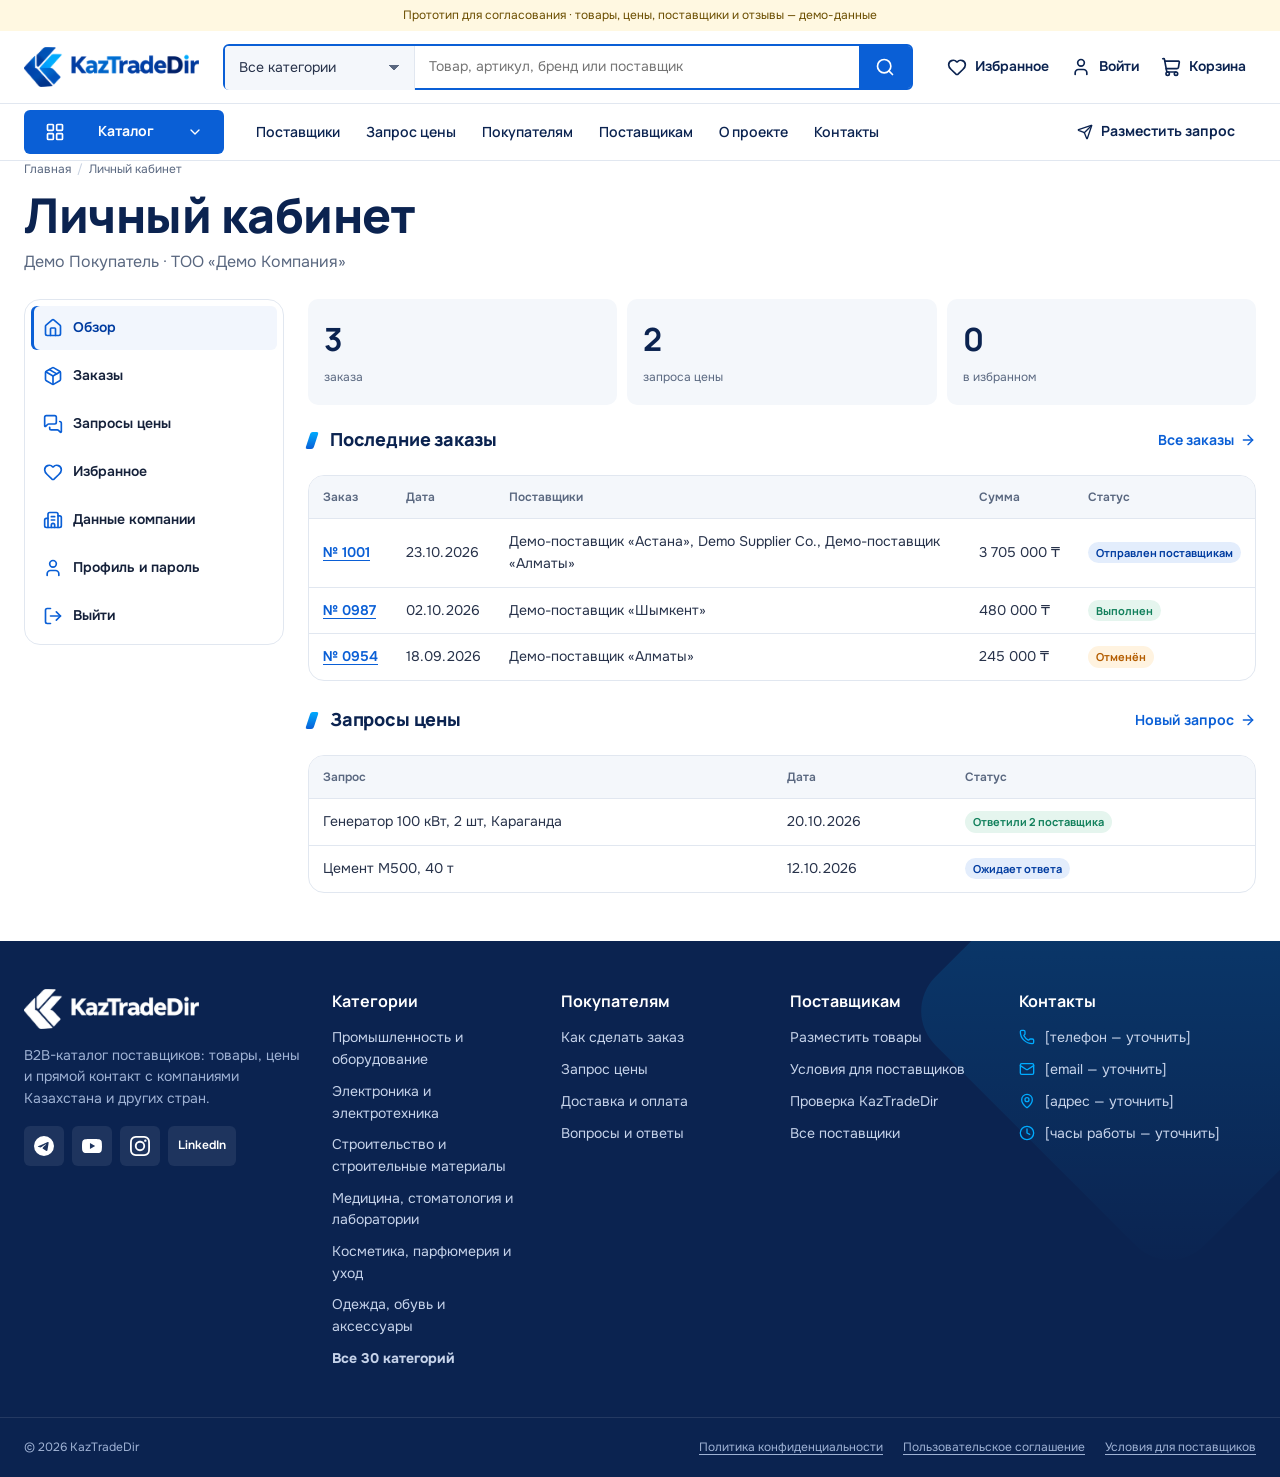
==== account.html @ 08855a1e "Прототип KazTradeDir, часть 2: поставщики, поиск, избранное, корзина, оформление, кабинет, вход, зап" ====
<!doctype html>
<html lang="ru">
<head>
	<meta charset="utf-8">
	<meta name="viewport" content="width=device-width, initial-scale=1">
	<title>Личный кабинет — KazTradeDir</title>
	<meta name="description" content="Заказы, запросы цены и данные компании.">
	<meta name="robots" content="noindex, nofollow">
	<link rel="icon" href="assets/img/favicon-32.png" sizes="32x32">
	<link rel="apple-touch-icon" href="assets/img/apple-touch-icon.png">
	<link rel="preconnect" href="https://fonts.googleapis.com">
	<link rel="preconnect" href="https://fonts.gstatic.com" crossorigin>
	<link rel="stylesheet" href="https://fonts.googleapis.com/css2?family=Manrope:wght@600;700;800&family=Onest:wght@400;500;600;700&display=swap">
	<link rel="stylesheet" href="assets/css/tokens.css?v=0.5.2">
	<link rel="stylesheet" href="assets/css/base.css?v=0.5.2">
	<link rel="stylesheet" href="assets/css/components.css?v=0.5.2">
	<link rel="stylesheet" href="assets/css/layout.css?v=0.5.2">
	<link rel="stylesheet" href="assets/css/pages.css?v=0.5.2">
	<link rel="stylesheet" href="assets/css/suppliers.css?v=0.5.2">
	<link rel="stylesheet" href="assets/css/commerce.css?v=0.5.2">
	<link rel="stylesheet" href="assets/css/content.css?v=0.5.2">
	<script type="module" src="assets/js/main.js?v=0.5.2"></script>
</head>
<body>
<div class="proto-bar">Прототип для согласования · товары, цены, поставщики и отзывы — демо-данные</div>
<a class="skip-link" href="#main">Перейти к содержимому</a>
<header class="site-header">
	<div class="container header-main">
		<button class="icon-btn header-burger" type="button" data-drawer-open="mobile-nav" aria-controls="mobile-nav" aria-expanded="false" aria-label="Открыть меню"><svg class="icon" aria-hidden="true"><use href="assets/icons.svg#i-menu"></use></svg></button>
		<a class="site-logo" href="index.html" aria-label="KazTradeDir — на главную"><img src="assets/img/logo.png" alt="KazTradeDir" width="175" height="40"></a>
		<form class="header-search" role="search" action="search.html">
			<label class="visually-hidden" for="search-cat">Категория поиска</label>
			<select class="select header-search__cat" id="search-cat" name="product_cat"><option value="">Все категории</option><option value="promyshlennost-i-oborudovanie">Промышленность и оборудование</option><option value="elektronika-i-elektrotehnika">Электроника и электротехника</option><option value="stroitelstvo-i-stroymaterialy">Строительство и строительные материалы</option><option value="meditsina-i-laboratorii">Медицина, стоматология и лаборатории</option><option value="kosmetika-i-parfyumeriya">Косметика, парфюмерия и уход</option><option value="odezhda-obuv-aksessuary">Одежда, обувь и аксессуары</option><option value="produkty-pitaniya-i-napitki">Продукты питания и напитки</option><option value="selskoe-hozyaystvo">Сельское хозяйство и животноводство</option><option value="himicheskaya-produktsiya">Химическая продукция и сырьё</option><option value="metally-i-mineraly">Металлы, минералы и сырьевые материалы</option><option value="mebel-i-tovary-dlya-doma">Мебель, интерьер и товары для дома</option><option value="avto-transport-zapchasti">Автомобили, транспорт и запчасти</option><option value="energetika">Энергетика и электрогенерация</option><option value="skladskoe-i-torgovoe-oborudovanie">Складское и торговое оборудование</option><option value="tekstil-i-tkani">Текстиль, ткани и материалы для производства</option><option value="nauka-i-izmereniya">Наука, измерения и контроль качества</option><option value="sport-otdyh-turizm">Спорт, отдых и туризм</option><option value="detskie-tovary">Детские товары, игрушки и образование</option><option value="oborudovanie-dlya-biznesa">Оборудование для бизнеса и сферы услуг</option><option value="bezopasnost-i-svyaz">Безопасность и связь</option><option value="vodosnabzhenie-otoplenie-ventilyatsiya">Водоснабжение, отопление и вентиляция</option><option value="bumaga-poligrafiya-ofis">Бумага, полиграфия и офисные товары</option><option value="tovary-dlya-zhivotnyh">Товары для животных</option><option value="ekologiya-i-pererabotka">Экология, переработка и очистка</option><option value="bytovaya-tehnika">Бытовая техника и товары повседневного спроса</option><option value="zapchasti-i-komplektuyushchie">Запасные части и комплектующие</option><option value="syre-i-polufabrikaty">Сырьё и полуфабрикаты для производства</option><option value="yuvelirnye-izdeliya">Ювелирные изделия и предметы роскоши</option><option value="muzyka-zvuk-razvlecheniya">Музыка, звук и развлечения</option><option value="robototehnika-i-avtomatizatsiya">Робототехника, автоматизация и новые технологии</option></select>
			<label class="visually-hidden" for="search-q">Поиск</label>
			<input class="header-search__input" id="search-q" type="search" name="s" placeholder="Товар, артикул, бренд или поставщик" autocomplete="off">
			<button class="header-search__btn" type="submit" aria-label="Найти"><svg class="icon" aria-hidden="true"><use href="assets/icons.svg#i-search"></use></svg></button>
		</form>
		<nav class="header-actions" aria-label="Личное">
			<a class="header-action header-action--fav" href="favorites.html"><svg class="icon" aria-hidden="true"><use href="assets/icons.svg#i-heart"></use></svg><span class="header-action__label">Избранное</span><span class="counter" data-fav-count></span></a>
			<a class="header-action header-action--account" href="login.html"><svg class="icon" aria-hidden="true"><use href="assets/icons.svg#i-user"></use></svg><span class="header-action__label">Войти</span></a>
			<a class="header-action" href="cart.html"><svg class="icon" aria-hidden="true"><use href="assets/icons.svg#i-shopping-cart"></use></svg><span class="header-action__label">Корзина</span><span class="counter" data-cart-count></span></a>
		</nav>
	</div>
	<div class="header-nav">
		<div class="container header-nav__inner">
			<button class="btn catalog-toggle" type="button" aria-expanded="false" aria-controls="mega-menu"><svg class="icon" aria-hidden="true"><use href="assets/icons.svg#i-layout-grid"></use></svg><span>Каталог</span><svg class="icon icon--sm catalog-toggle__chevron" aria-hidden="true"><use href="assets/icons.svg#i-chevron-down"></use></svg></button>
			<nav class="main-menu" aria-label="Основное меню"><a href="suppliers.html">Поставщики</a><a href="rfq.html">Запрос цены</a><a href="faq.html">Покупателям</a><a href="become-supplier.html">Поставщикам</a><a href="#">О проекте</a><a href="#">Контакты</a></nav>
			<button class="btn btn--ghost header-nav__rfq" type="button" data-rfq-open=""><svg class="icon icon--sm" aria-hidden="true"><use href="assets/icons.svg#i-send"></use></svg>Разместить запрос</button>
		</div>
	</div>
	<div class="mega" id="mega-menu" hidden>
		<div class="container mega__inner">
			<nav class="mega__cats" aria-label="Категории каталога"><a class="mega__cat is-active" href="catalog.html" data-panel="mega-promyshlennost-i-oborudovanie"><svg class="icon" aria-hidden="true"><use href="assets/icons.svg#i-factory"></use></svg><span>Промышленность и оборудование</span><svg class="icon icon--sm" aria-hidden="true"><use href="assets/icons.svg#i-chevron-right"></use></svg></a><a class="mega__cat" href="catalog.html" data-panel="mega-elektronika-i-elektrotehnika"><svg class="icon" aria-hidden="true"><use href="assets/icons.svg#i-cpu"></use></svg><span>Электроника и электротехника</span><svg class="icon icon--sm" aria-hidden="true"><use href="assets/icons.svg#i-chevron-right"></use></svg></a><a class="mega__cat" href="catalog.html" data-panel="mega-stroitelstvo-i-stroymaterialy"><svg class="icon" aria-hidden="true"><use href="assets/icons.svg#i-hard-hat"></use></svg><span>Строительство и строительные материалы</span><svg class="icon icon--sm" aria-hidden="true"><use href="assets/icons.svg#i-chevron-right"></use></svg></a><a class="mega__cat" href="catalog.html" data-panel="mega-meditsina-i-laboratorii"><svg class="icon" aria-hidden="true"><use href="assets/icons.svg#i-stethoscope"></use></svg><span>Медицина, стоматология и лаборатории</span><svg class="icon icon--sm" aria-hidden="true"><use href="assets/icons.svg#i-chevron-right"></use></svg></a><a class="mega__cat" href="catalog.html" data-panel="mega-kosmetika-i-parfyumeriya"><svg class="icon" aria-hidden="true"><use href="assets/icons.svg#i-sparkles"></use></svg><span>Косметика, парфюмерия и уход</span><svg class="icon icon--sm" aria-hidden="true"><use href="assets/icons.svg#i-chevron-right"></use></svg></a><a class="mega__cat" href="catalog.html" data-panel="mega-odezhda-obuv-aksessuary"><svg class="icon" aria-hidden="true"><use href="assets/icons.svg#i-shirt"></use></svg><span>Одежда, обувь и аксессуары</span><svg class="icon icon--sm" aria-hidden="true"><use href="assets/icons.svg#i-chevron-right"></use></svg></a><a class="mega__cat" href="catalog.html" data-panel="mega-produkty-pitaniya-i-napitki"><svg class="icon" aria-hidden="true"><use href="assets/icons.svg#i-apple"></use></svg><span>Продукты питания и напитки</span><svg class="icon icon--sm" aria-hidden="true"><use href="assets/icons.svg#i-chevron-right"></use></svg></a><a class="mega__cat" href="catalog.html" data-panel="mega-selskoe-hozyaystvo"><svg class="icon" aria-hidden="true"><use href="assets/icons.svg#i-tractor"></use></svg><span>Сельское хозяйство и животноводство</span><svg class="icon icon--sm" aria-hidden="true"><use href="assets/icons.svg#i-chevron-right"></use></svg></a><a class="mega__cat" href="catalog.html" data-panel="mega-himicheskaya-produktsiya"><svg class="icon" aria-hidden="true"><use href="assets/icons.svg#i-flask-conical"></use></svg><span>Химическая продукция и сырьё</span><svg class="icon icon--sm" aria-hidden="true"><use href="assets/icons.svg#i-chevron-right"></use></svg></a><a class="mega__cat" href="catalog.html" data-panel="mega-metally-i-mineraly"><svg class="icon" aria-hidden="true"><use href="assets/icons.svg#i-pickaxe"></use></svg><span>Металлы, минералы и сырьевые материалы</span><svg class="icon icon--sm" aria-hidden="true"><use href="assets/icons.svg#i-chevron-right"></use></svg></a><a class="mega__cat" href="catalog.html" data-panel="mega-mebel-i-tovary-dlya-doma"><svg class="icon" aria-hidden="true"><use href="assets/icons.svg#i-sofa"></use></svg><span>Мебель, интерьер и товары для дома</span><svg class="icon icon--sm" aria-hidden="true"><use href="assets/icons.svg#i-chevron-right"></use></svg></a><a class="mega__cat" href="catalog.html" data-panel="mega-avto-transport-zapchasti"><svg class="icon" aria-hidden="true"><use href="assets/icons.svg#i-car"></use></svg><span>Автомобили, транспорт и запчасти</span><svg class="icon icon--sm" aria-hidden="true"><use href="assets/icons.svg#i-chevron-right"></use></svg></a><a class="mega__cat" href="catalog.html" data-panel="mega-energetika"><svg class="icon" aria-hidden="true"><use href="assets/icons.svg#i-zap"></use></svg><span>Энергетика и электрогенерация</span><svg class="icon icon--sm" aria-hidden="true"><use href="assets/icons.svg#i-chevron-right"></use></svg></a><a class="mega__cat" href="catalog.html" data-panel="mega-skladskoe-i-torgovoe-oborudovanie"><svg class="icon" aria-hidden="true"><use href="assets/icons.svg#i-warehouse"></use></svg><span>Складское и торговое оборудование</span><svg class="icon icon--sm" aria-hidden="true"><use href="assets/icons.svg#i-chevron-right"></use></svg></a><a class="mega__cat" href="catalog.html" data-panel="mega-tekstil-i-tkani"><svg class="icon" aria-hidden="true"><use href="assets/icons.svg#i-scissors"></use></svg><span>Текстиль, ткани и материалы для производства</span><svg class="icon icon--sm" aria-hidden="true"><use href="assets/icons.svg#i-chevron-right"></use></svg></a><a class="mega__cat" href="catalog.html" data-panel="mega-nauka-i-izmereniya"><svg class="icon" aria-hidden="true"><use href="assets/icons.svg#i-microscope"></use></svg><span>Наука, измерения и контроль качества</span><svg class="icon icon--sm" aria-hidden="true"><use href="assets/icons.svg#i-chevron-right"></use></svg></a><a class="mega__cat" href="catalog.html" data-panel="mega-sport-otdyh-turizm"><svg class="icon" aria-hidden="true"><use href="assets/icons.svg#i-dumbbell"></use></svg><span>Спорт, отдых и туризм</span><svg class="icon icon--sm" aria-hidden="true"><use href="assets/icons.svg#i-chevron-right"></use></svg></a><a class="mega__cat" href="catalog.html" data-panel="mega-detskie-tovary"><svg class="icon" aria-hidden="true"><use href="assets/icons.svg#i-baby"></use></svg><span>Детские товары, игрушки и образование</span><svg class="icon icon--sm" aria-hidden="true"><use href="assets/icons.svg#i-chevron-right"></use></svg></a><a class="mega__cat" href="catalog.html" data-panel="mega-oborudovanie-dlya-biznesa"><svg class="icon" aria-hidden="true"><use href="assets/icons.svg#i-briefcase-business"></use></svg><span>Оборудование для бизнеса и сферы услуг</span><svg class="icon icon--sm" aria-hidden="true"><use href="assets/icons.svg#i-chevron-right"></use></svg></a><a class="mega__cat" href="catalog.html" data-panel="mega-bezopasnost-i-svyaz"><svg class="icon" aria-hidden="true"><use href="assets/icons.svg#i-shield"></use></svg><span>Безопасность и связь</span><svg class="icon icon--sm" aria-hidden="true"><use href="assets/icons.svg#i-chevron-right"></use></svg></a><a class="mega__cat" href="catalog.html" data-panel="mega-vodosnabzhenie-otoplenie-ventilyatsiya"><svg class="icon" aria-hidden="true"><use href="assets/icons.svg#i-droplets"></use></svg><span>Водоснабжение, отопление и вентиляция</span><svg class="icon icon--sm" aria-hidden="true"><use href="assets/icons.svg#i-chevron-right"></use></svg></a><a class="mega__cat" href="catalog.html" data-panel="mega-bumaga-poligrafiya-ofis"><svg class="icon" aria-hidden="true"><use href="assets/icons.svg#i-printer"></use></svg><span>Бумага, полиграфия и офисные товары</span><svg class="icon icon--sm" aria-hidden="true"><use href="assets/icons.svg#i-chevron-right"></use></svg></a><a class="mega__cat" href="catalog.html" data-panel="mega-tovary-dlya-zhivotnyh"><svg class="icon" aria-hidden="true"><use href="assets/icons.svg#i-paw-print"></use></svg><span>Товары для животных</span><svg class="icon icon--sm" aria-hidden="true"><use href="assets/icons.svg#i-chevron-right"></use></svg></a><a class="mega__cat" href="catalog.html" data-panel="mega-ekologiya-i-pererabotka"><svg class="icon" aria-hidden="true"><use href="assets/icons.svg#i-recycle"></use></svg><span>Экология, переработка и очистка</span><svg class="icon icon--sm" aria-hidden="true"><use href="assets/icons.svg#i-chevron-right"></use></svg></a><a class="mega__cat" href="catalog.html" data-panel="mega-bytovaya-tehnika"><svg class="icon" aria-hidden="true"><use href="assets/icons.svg#i-washing-machine"></use></svg><span>Бытовая техника и товары повседневного спроса</span><svg class="icon icon--sm" aria-hidden="true"><use href="assets/icons.svg#i-chevron-right"></use></svg></a><a class="mega__cat" href="catalog.html" data-panel="mega-zapchasti-i-komplektuyushchie"><svg class="icon" aria-hidden="true"><use href="assets/icons.svg#i-cog"></use></svg><span>Запасные части и комплектующие</span><svg class="icon icon--sm" aria-hidden="true"><use href="assets/icons.svg#i-chevron-right"></use></svg></a><a class="mega__cat" href="catalog.html" data-panel="mega-syre-i-polufabrikaty"><svg class="icon" aria-hidden="true"><use href="assets/icons.svg#i-boxes"></use></svg><span>Сырьё и полуфабрикаты для производства</span><svg class="icon icon--sm" aria-hidden="true"><use href="assets/icons.svg#i-chevron-right"></use></svg></a><a class="mega__cat" href="catalog.html" data-panel="mega-yuvelirnye-izdeliya"><svg class="icon" aria-hidden="true"><use href="assets/icons.svg#i-gem"></use></svg><span>Ювелирные изделия и предметы роскоши</span><svg class="icon icon--sm" aria-hidden="true"><use href="assets/icons.svg#i-chevron-right"></use></svg></a><a class="mega__cat" href="catalog.html" data-panel="mega-muzyka-zvuk-razvlecheniya"><svg class="icon" aria-hidden="true"><use href="assets/icons.svg#i-music"></use></svg><span>Музыка, звук и развлечения</span><svg class="icon icon--sm" aria-hidden="true"><use href="assets/icons.svg#i-chevron-right"></use></svg></a><a class="mega__cat" href="catalog.html" data-panel="mega-robototehnika-i-avtomatizatsiya"><svg class="icon" aria-hidden="true"><use href="assets/icons.svg#i-bot"></use></svg><span>Робототехника, автоматизация и новые технологии</span><svg class="icon icon--sm" aria-hidden="true"><use href="assets/icons.svg#i-chevron-right"></use></svg></a></nav>
			<div><div class="mega__panel" id="mega-promyshlennost-i-oborudovanie"><h3><svg class="icon icon--lg" aria-hidden="true"><use href="assets/icons.svg#i-factory"></use></svg>Промышленность и оборудование</h3><div class="mega__subs"><a href="catalog.html">Станки и производственные линии</a><a href="catalog.html">Насосы и компрессоры</a><a href="catalog.html">Генераторы и сварочное оборудование</a><a href="catalog.html">Подъёмное оборудование</a><a href="catalog.html">Пищевое и упаковочное оборудование</a><a href="catalog.html">Инструмент</a></div><a class="mega__all" href="catalog.html">Все товары категории <svg class="icon icon--sm" aria-hidden="true"><use href="assets/icons.svg#i-arrow-right"></use></svg></a></div><div class="mega__panel" id="mega-elektronika-i-elektrotehnika" hidden><h3><svg class="icon icon--lg" aria-hidden="true"><use href="assets/icons.svg#i-cpu"></use></svg>Электроника и электротехника</h3><div class="mega__subs"><a href="catalog.html">Кабель и провод</a><a href="catalog.html">Электрощитовое оборудование</a><a href="catalog.html">Освещение</a><a href="catalog.html">Электроустановочные изделия</a><a href="catalog.html">Компьютеры и оргтехника</a><a href="catalog.html">Электронные компоненты</a></div><a class="mega__all" href="catalog.html">Все товары категории <svg class="icon icon--sm" aria-hidden="true"><use href="assets/icons.svg#i-arrow-right"></use></svg></a></div><div class="mega__panel" id="mega-stroitelstvo-i-stroymaterialy" hidden><h3><svg class="icon icon--lg" aria-hidden="true"><use href="assets/icons.svg#i-hard-hat"></use></svg>Строительство и строительные материалы</h3><div class="mega__subs"><a href="catalog.html">Цемент и сухие смеси</a><a href="catalog.html">Кирпич и блоки</a><a href="catalog.html">Металлопрокат для стройки</a><a href="catalog.html">Кровля и фасад</a><a href="catalog.html">Изоляция</a><a href="catalog.html">Отделочные материалы</a><a href="catalog.html">Строительная техника</a></div><a class="mega__all" href="catalog.html">Все товары категории <svg class="icon icon--sm" aria-hidden="true"><use href="assets/icons.svg#i-arrow-right"></use></svg></a></div><div class="mega__panel" id="mega-meditsina-i-laboratorii" hidden><h3><svg class="icon icon--lg" aria-hidden="true"><use href="assets/icons.svg#i-stethoscope"></use></svg>Медицина, стоматология и лаборатории</h3><div class="mega__subs"><a href="catalog.html">Медицинское оборудование</a><a href="catalog.html">Стоматология</a><a href="catalog.html">Лабораторное оборудование</a><a href="catalog.html">Расходные материалы</a><a href="catalog.html">Средства защиты</a><a href="catalog.html">Мебель для клиник</a></div><a class="mega__all" href="catalog.html">Все товары категории <svg class="icon icon--sm" aria-hidden="true"><use href="assets/icons.svg#i-arrow-right"></use></svg></a></div><div class="mega__panel" id="mega-kosmetika-i-parfyumeriya" hidden><h3><svg class="icon icon--lg" aria-hidden="true"><use href="assets/icons.svg#i-sparkles"></use></svg>Косметика, парфюмерия и уход</h3><div class="mega__subs"><a href="catalog.html">Уход за кожей</a><a href="catalog.html">Уход за волосами</a><a href="catalog.html">Декоративная косметика</a><a href="catalog.html">Парфюмерия</a><a href="catalog.html">Профессиональная косметика</a></div><a class="mega__all" href="catalog.html">Все товары категории <svg class="icon icon--sm" aria-hidden="true"><use href="assets/icons.svg#i-arrow-right"></use></svg></a></div><div class="mega__panel" id="mega-odezhda-obuv-aksessuary" hidden><h3><svg class="icon icon--lg" aria-hidden="true"><use href="assets/icons.svg#i-shirt"></use></svg>Одежда, обувь и аксессуары</h3><div class="mega__subs"><a href="catalog.html">Спецодежда и СИЗ</a><a href="catalog.html">Мужская одежда</a><a href="catalog.html">Женская одежда</a><a href="catalog.html">Детская одежда</a><a href="catalog.html">Обувь</a><a href="catalog.html">Аксессуары</a></div><a class="mega__all" href="catalog.html">Все товары категории <svg class="icon icon--sm" aria-hidden="true"><use href="assets/icons.svg#i-arrow-right"></use></svg></a></div><div class="mega__panel" id="mega-produkty-pitaniya-i-napitki" hidden><h3><svg class="icon icon--lg" aria-hidden="true"><use href="assets/icons.svg#i-apple"></use></svg>Продукты питания и напитки</h3><div class="mega__subs"><a href="catalog.html">Мясо и птица</a><a href="catalog.html">Молочная продукция</a><a href="catalog.html">Бакалея и крупы</a><a href="catalog.html">Кондитерские изделия</a><a href="catalog.html">Напитки</a><a href="catalog.html">Фрукты и овощи</a></div><a class="mega__all" href="catalog.html">Все товары категории <svg class="icon icon--sm" aria-hidden="true"><use href="assets/icons.svg#i-arrow-right"></use></svg></a></div><div class="mega__panel" id="mega-selskoe-hozyaystvo" hidden><h3><svg class="icon icon--lg" aria-hidden="true"><use href="assets/icons.svg#i-tractor"></use></svg>Сельское хозяйство и животноводство</h3><div class="mega__subs"><a href="catalog.html">Сельхозтехника</a><a href="catalog.html">Семена и саженцы</a><a href="catalog.html">Удобрения и СЗР</a><a href="catalog.html">Корма и добавки</a><a href="catalog.html">Оборудование для ферм</a><a href="catalog.html">Поливные системы</a></div><a class="mega__all" href="catalog.html">Все товары категории <svg class="icon icon--sm" aria-hidden="true"><use href="assets/icons.svg#i-arrow-right"></use></svg></a></div><div class="mega__panel" id="mega-himicheskaya-produktsiya" hidden><h3><svg class="icon icon--lg" aria-hidden="true"><use href="assets/icons.svg#i-flask-conical"></use></svg>Химическая продукция и сырьё</h3><div class="mega__subs"><a href="catalog.html">Промышленная химия</a><a href="catalog.html">Лакокрасочные материалы</a><a href="catalog.html">Бытовая химия</a><a href="catalog.html">Полимеры и пластмассы</a><a href="catalog.html">Реактивы</a></div><a class="mega__all" href="catalog.html">Все товары категории <svg class="icon icon--sm" aria-hidden="true"><use href="assets/icons.svg#i-arrow-right"></use></svg></a></div><div class="mega__panel" id="mega-metally-i-mineraly" hidden><h3><svg class="icon icon--lg" aria-hidden="true"><use href="assets/icons.svg#i-pickaxe"></use></svg>Металлы, минералы и сырьевые материалы</h3><div class="mega__subs"><a href="catalog.html">Чёрный металлопрокат</a><a href="catalog.html">Цветные металлы</a><a href="catalog.html">Трубы</a><a href="catalog.html">Метизы</a><a href="catalog.html">Нерудные материалы</a><a href="catalog.html">Руды и концентраты</a></div><a class="mega__all" href="catalog.html">Все товары категории <svg class="icon icon--sm" aria-hidden="true"><use href="assets/icons.svg#i-arrow-right"></use></svg></a></div><div class="mega__panel" id="mega-mebel-i-tovary-dlya-doma" hidden><h3><svg class="icon icon--lg" aria-hidden="true"><use href="assets/icons.svg#i-sofa"></use></svg>Мебель, интерьер и товары для дома</h3><div class="mega__subs"><a href="catalog.html">Офисная мебель</a><a href="catalog.html">Мебель для дома</a><a href="catalog.html">Мебель для HoReCa</a><a href="catalog.html">Текстиль для дома</a><a href="catalog.html">Посуда</a><a href="catalog.html">Декор</a></div><a class="mega__all" href="catalog.html">Все товары категории <svg class="icon icon--sm" aria-hidden="true"><use href="assets/icons.svg#i-arrow-right"></use></svg></a></div><div class="mega__panel" id="mega-avto-transport-zapchasti" hidden><h3><svg class="icon icon--lg" aria-hidden="true"><use href="assets/icons.svg#i-car"></use></svg>Автомобили, транспорт и запчасти</h3><div class="mega__subs"><a href="catalog.html">Легковые автомобили</a><a href="catalog.html">Грузовой транспорт</a><a href="catalog.html">Спецтехника</a><a href="catalog.html">Шины и диски</a><a href="catalog.html">Масла и автохимия</a><a href="catalog.html">Автоаксессуары</a></div><a class="mega__all" href="catalog.html">Все товары категории <svg class="icon icon--sm" aria-hidden="true"><use href="assets/icons.svg#i-arrow-right"></use></svg></a></div><div class="mega__panel" id="mega-energetika" hidden><h3><svg class="icon icon--lg" aria-hidden="true"><use href="assets/icons.svg#i-zap"></use></svg>Энергетика и электрогенерация</h3><div class="mega__subs"><a href="catalog.html">Генераторы и электростанции</a><a href="catalog.html">Солнечная энергетика</a><a href="catalog.html">ИБП и стабилизаторы</a><a href="catalog.html">Трансформаторы</a><a href="catalog.html">Аккумуляторы</a></div><a class="mega__all" href="catalog.html">Все товары категории <svg class="icon icon--sm" aria-hidden="true"><use href="assets/icons.svg#i-arrow-right"></use></svg></a></div><div class="mega__panel" id="mega-skladskoe-i-torgovoe-oborudovanie" hidden><h3><svg class="icon icon--lg" aria-hidden="true"><use href="assets/icons.svg#i-warehouse"></use></svg>Складское и торговое оборудование</h3><div class="mega__subs"><a href="catalog.html">Стеллажи</a><a href="catalog.html">Складская техника</a><a href="catalog.html">Торговое оборудование</a><a href="catalog.html">Холодильное оборудование</a><a href="catalog.html">Весы</a><a href="catalog.html">Упаковка</a></div><a class="mega__all" href="catalog.html">Все товары категории <svg class="icon icon--sm" aria-hidden="true"><use href="assets/icons.svg#i-arrow-right"></use></svg></a></div><div class="mega__panel" id="mega-tekstil-i-tkani" hidden><h3><svg class="icon icon--lg" aria-hidden="true"><use href="assets/icons.svg#i-scissors"></use></svg>Текстиль, ткани и материалы для производства</h3><div class="mega__subs"><a href="catalog.html">Ткани</a><a href="catalog.html">Нитки и фурнитура</a><a href="catalog.html">Нетканые материалы</a><a href="catalog.html">Технический текстиль</a><a href="catalog.html">Кожа и кожзаменители</a></div><a class="mega__all" href="catalog.html">Все товары категории <svg class="icon icon--sm" aria-hidden="true"><use href="assets/icons.svg#i-arrow-right"></use></svg></a></div><div class="mega__panel" id="mega-nauka-i-izmereniya" hidden><h3><svg class="icon icon--lg" aria-hidden="true"><use href="assets/icons.svg#i-microscope"></use></svg>Наука, измерения и контроль качества</h3><div class="mega__subs"><a href="catalog.html">Измерительные приборы</a><a href="catalog.html">Лабораторные анализаторы</a><a href="catalog.html">Неразрушающий контроль</a><a href="catalog.html">Метрология и калибровка</a><a href="catalog.html">Геодезическое оборудование</a></div><a class="mega__all" href="catalog.html">Все товары категории <svg class="icon icon--sm" aria-hidden="true"><use href="assets/icons.svg#i-arrow-right"></use></svg></a></div><div class="mega__panel" id="mega-sport-otdyh-turizm" hidden><h3><svg class="icon icon--lg" aria-hidden="true"><use href="assets/icons.svg#i-dumbbell"></use></svg>Спорт, отдых и туризм</h3><div class="mega__subs"><a href="catalog.html">Тренажёры</a><a href="catalog.html">Спортивный инвентарь</a><a href="catalog.html">Туризм и кемпинг</a><a href="catalog.html">Оборудование для площадок</a></div><a class="mega__all" href="catalog.html">Все товары категории <svg class="icon icon--sm" aria-hidden="true"><use href="assets/icons.svg#i-arrow-right"></use></svg></a></div><div class="mega__panel" id="mega-detskie-tovary" hidden><h3><svg class="icon icon--lg" aria-hidden="true"><use href="assets/icons.svg#i-baby"></use></svg>Детские товары, игрушки и образование</h3><div class="mega__subs"><a href="catalog.html">Игрушки</a><a href="catalog.html">Детская мебель</a><a href="catalog.html">Учебное оборудование</a><a href="catalog.html">Канцтовары для школы</a></div><a class="mega__all" href="catalog.html">Все товары категории <svg class="icon icon--sm" aria-hidden="true"><use href="assets/icons.svg#i-arrow-right"></use></svg></a></div><div class="mega__panel" id="mega-oborudovanie-dlya-biznesa" hidden><h3><svg class="icon icon--lg" aria-hidden="true"><use href="assets/icons.svg#i-briefcase-business"></use></svg>Оборудование для бизнеса и сферы услуг</h3><div class="mega__subs"><a href="catalog.html">Оборудование для HoReCa</a><a href="catalog.html">Клининг</a><a href="catalog.html">Прачечное оборудование</a><a href="catalog.html">Салоны красоты</a><a href="catalog.html">Кассы и POS</a></div><a class="mega__all" href="catalog.html">Все товары категории <svg class="icon icon--sm" aria-hidden="true"><use href="assets/icons.svg#i-arrow-right"></use></svg></a></div><div class="mega__panel" id="mega-bezopasnost-i-svyaz" hidden><h3><svg class="icon icon--lg" aria-hidden="true"><use href="assets/icons.svg#i-shield"></use></svg>Безопасность и связь</h3><div class="mega__subs"><a href="catalog.html">Видеонаблюдение</a><a href="catalog.html">Охранная и пожарная сигнализация</a><a href="catalog.html">Контроль доступа</a><a href="catalog.html">Сетевое и телеком-оборудование</a><a href="catalog.html">Пожаротушение</a></div><a class="mega__all" href="catalog.html">Все товары категории <svg class="icon icon--sm" aria-hidden="true"><use href="assets/icons.svg#i-arrow-right"></use></svg></a></div><div class="mega__panel" id="mega-vodosnabzhenie-otoplenie-ventilyatsiya" hidden><h3><svg class="icon icon--lg" aria-hidden="true"><use href="assets/icons.svg#i-droplets"></use></svg>Водоснабжение, отопление и вентиляция</h3><div class="mega__subs"><a href="catalog.html">Котлы и отопление</a><a href="catalog.html">Насосы для воды</a><a href="catalog.html">Трубы и фитинги</a><a href="catalog.html">Вентиляция и кондиционирование</a><a href="catalog.html">Водоочистка</a><a href="catalog.html">Сантехника</a></div><a class="mega__all" href="catalog.html">Все товары категории <svg class="icon icon--sm" aria-hidden="true"><use href="assets/icons.svg#i-arrow-right"></use></svg></a></div><div class="mega__panel" id="mega-bumaga-poligrafiya-ofis" hidden><h3><svg class="icon icon--lg" aria-hidden="true"><use href="assets/icons.svg#i-printer"></use></svg>Бумага, полиграфия и офисные товары</h3><div class="mega__subs"><a href="catalog.html">Бумага и картон</a><a href="catalog.html">Полиграфическое оборудование</a><a href="catalog.html">Канцелярия</a><a href="catalog.html">Расходники для печати</a></div><a class="mega__all" href="catalog.html">Все товары категории <svg class="icon icon--sm" aria-hidden="true"><use href="assets/icons.svg#i-arrow-right"></use></svg></a></div><div class="mega__panel" id="mega-tovary-dlya-zhivotnyh" hidden><h3><svg class="icon icon--lg" aria-hidden="true"><use href="assets/icons.svg#i-paw-print"></use></svg>Товары для животных</h3><div class="mega__subs"><a href="catalog.html">Корма</a><a href="catalog.html">Ветеринарные препараты</a><a href="catalog.html">Аксессуары и амуниция</a><a href="catalog.html">Зоогигиена</a></div><a class="mega__all" href="catalog.html">Все товары категории <svg class="icon icon--sm" aria-hidden="true"><use href="assets/icons.svg#i-arrow-right"></use></svg></a></div><div class="mega__panel" id="mega-ekologiya-i-pererabotka" hidden><h3><svg class="icon icon--lg" aria-hidden="true"><use href="assets/icons.svg#i-recycle"></use></svg>Экология, переработка и очистка</h3><div class="mega__subs"><a href="catalog.html">Оборудование для переработки</a><a href="catalog.html">Очистные сооружения</a><a href="catalog.html">Контейнеры для отходов</a><a href="catalog.html">Вторсырьё</a></div><a class="mega__all" href="catalog.html">Все товары категории <svg class="icon icon--sm" aria-hidden="true"><use href="assets/icons.svg#i-arrow-right"></use></svg></a></div><div class="mega__panel" id="mega-bytovaya-tehnika" hidden><h3><svg class="icon icon--lg" aria-hidden="true"><use href="assets/icons.svg#i-washing-machine"></use></svg>Бытовая техника и товары повседневного спроса</h3><div class="mega__subs"><a href="catalog.html">Крупная бытовая техника</a><a href="catalog.html">Мелкая бытовая техника</a><a href="catalog.html">Климатическая техника</a><a href="catalog.html">Хозтовары</a></div><a class="mega__all" href="catalog.html">Все товары категории <svg class="icon icon--sm" aria-hidden="true"><use href="assets/icons.svg#i-arrow-right"></use></svg></a></div><div class="mega__panel" id="mega-zapchasti-i-komplektuyushchie" hidden><h3><svg class="icon icon--lg" aria-hidden="true"><use href="assets/icons.svg#i-cog"></use></svg>Запасные части и комплектующие</h3><div class="mega__subs"><a href="catalog.html">Подшипники</a><a href="catalog.html">Приводы и редукторы</a><a href="catalog.html">Гидравлика и пневматика</a><a href="catalog.html">Уплотнения и РТИ</a><a href="catalog.html">Электродвигатели</a><a href="catalog.html">Запчасти к спецтехнике</a></div><a class="mega__all" href="catalog.html">Все товары категории <svg class="icon icon--sm" aria-hidden="true"><use href="assets/icons.svg#i-arrow-right"></use></svg></a></div><div class="mega__panel" id="mega-syre-i-polufabrikaty" hidden><h3><svg class="icon icon--lg" aria-hidden="true"><use href="assets/icons.svg#i-boxes"></use></svg>Сырьё и полуфабрикаты для производства</h3><div class="mega__subs"><a href="catalog.html">Пищевое сырьё</a><a href="catalog.html">Полимерное сырьё</a><a href="catalog.html">Древесина и пиломатериалы</a><a href="catalog.html">Бумажное сырьё</a><a href="catalog.html">Металлические заготовки</a></div><a class="mega__all" href="catalog.html">Все товары категории <svg class="icon icon--sm" aria-hidden="true"><use href="assets/icons.svg#i-arrow-right"></use></svg></a></div><div class="mega__panel" id="mega-yuvelirnye-izdeliya" hidden><h3><svg class="icon icon--lg" aria-hidden="true"><use href="assets/icons.svg#i-gem"></use></svg>Ювелирные изделия и предметы роскоши</h3><div class="mega__subs"><a href="catalog.html">Украшения</a><a href="catalog.html">Часы</a><a href="catalog.html">Сувениры и подарки</a><a href="catalog.html">Аксессуары премиум</a></div><a class="mega__all" href="catalog.html">Все товары категории <svg class="icon icon--sm" aria-hidden="true"><use href="assets/icons.svg#i-arrow-right"></use></svg></a></div><div class="mega__panel" id="mega-muzyka-zvuk-razvlecheniya" hidden><h3><svg class="icon icon--lg" aria-hidden="true"><use href="assets/icons.svg#i-music"></use></svg>Музыка, звук и развлечения</h3><div class="mega__subs"><a href="catalog.html">Звуковое оборудование</a><a href="catalog.html">Музыкальные инструменты</a><a href="catalog.html">Световое оборудование</a><a href="catalog.html">Аттракционы</a></div><a class="mega__all" href="catalog.html">Все товары категории <svg class="icon icon--sm" aria-hidden="true"><use href="assets/icons.svg#i-arrow-right"></use></svg></a></div><div class="mega__panel" id="mega-robototehnika-i-avtomatizatsiya" hidden><h3><svg class="icon icon--lg" aria-hidden="true"><use href="assets/icons.svg#i-bot"></use></svg>Робототехника, автоматизация и новые технологии</h3><div class="mega__subs"><a href="catalog.html">Промышленные роботы</a><a href="catalog.html">Контроллеры и ПЛК</a><a href="catalog.html">Датчики</a><a href="catalog.html">Дроны</a><a href="catalog.html">IoT и умный дом</a><a href="catalog.html">3D-печать</a></div><a class="mega__all" href="catalog.html">Все товары категории <svg class="icon icon--sm" aria-hidden="true"><use href="assets/icons.svg#i-arrow-right"></use></svg></a></div></div>
		</div>
	</div>
</header>
<aside class="drawer" id="mobile-nav" aria-label="Меню">
	<div class="drawer__head"><img src="assets/img/logo.png" alt="KazTradeDir" width="140" height="32"><button class="icon-btn" type="button" data-drawer-close aria-label="Закрыть меню"><svg class="icon" aria-hidden="true"><use href="assets/icons.svg#i-x"></use></svg></button></div>
	<div class="drawer__body mobile-nav">
		<div class="mobile-nav__section"><p class="mobile-nav__title">Каталог</p><details><summary><svg class="icon" aria-hidden="true"><use href="assets/icons.svg#i-factory"></use></svg><span>Промышленность и оборудование</span><svg class="icon icon--sm" aria-hidden="true"><use href="assets/icons.svg#i-chevron-down"></use></svg></summary><ul><li><a href="catalog.html"><b>Все товары категории</b></a></li><li><a href="catalog.html">Станки и производственные линии</a></li><li><a href="catalog.html">Насосы и компрессоры</a></li><li><a href="catalog.html">Генераторы и сварочное оборудование</a></li><li><a href="catalog.html">Подъёмное оборудование</a></li><li><a href="catalog.html">Пищевое и упаковочное оборудование</a></li><li><a href="catalog.html">Инструмент</a></li></ul></details><details><summary><svg class="icon" aria-hidden="true"><use href="assets/icons.svg#i-cpu"></use></svg><span>Электроника и электротехника</span><svg class="icon icon--sm" aria-hidden="true"><use href="assets/icons.svg#i-chevron-down"></use></svg></summary><ul><li><a href="catalog.html"><b>Все товары категории</b></a></li><li><a href="catalog.html">Кабель и провод</a></li><li><a href="catalog.html">Электрощитовое оборудование</a></li><li><a href="catalog.html">Освещение</a></li><li><a href="catalog.html">Электроустановочные изделия</a></li><li><a href="catalog.html">Компьютеры и оргтехника</a></li><li><a href="catalog.html">Электронные компоненты</a></li></ul></details><details><summary><svg class="icon" aria-hidden="true"><use href="assets/icons.svg#i-hard-hat"></use></svg><span>Строительство и строительные материалы</span><svg class="icon icon--sm" aria-hidden="true"><use href="assets/icons.svg#i-chevron-down"></use></svg></summary><ul><li><a href="catalog.html"><b>Все товары категории</b></a></li><li><a href="catalog.html">Цемент и сухие смеси</a></li><li><a href="catalog.html">Кирпич и блоки</a></li><li><a href="catalog.html">Металлопрокат для стройки</a></li><li><a href="catalog.html">Кровля и фасад</a></li><li><a href="catalog.html">Изоляция</a></li><li><a href="catalog.html">Отделочные материалы</a></li><li><a href="catalog.html">Строительная техника</a></li></ul></details><details><summary><svg class="icon" aria-hidden="true"><use href="assets/icons.svg#i-stethoscope"></use></svg><span>Медицина, стоматология и лаборатории</span><svg class="icon icon--sm" aria-hidden="true"><use href="assets/icons.svg#i-chevron-down"></use></svg></summary><ul><li><a href="catalog.html"><b>Все товары категории</b></a></li><li><a href="catalog.html">Медицинское оборудование</a></li><li><a href="catalog.html">Стоматология</a></li><li><a href="catalog.html">Лабораторное оборудование</a></li><li><a href="catalog.html">Расходные материалы</a></li><li><a href="catalog.html">Средства защиты</a></li><li><a href="catalog.html">Мебель для клиник</a></li></ul></details><details><summary><svg class="icon" aria-hidden="true"><use href="assets/icons.svg#i-sparkles"></use></svg><span>Косметика, парфюмерия и уход</span><svg class="icon icon--sm" aria-hidden="true"><use href="assets/icons.svg#i-chevron-down"></use></svg></summary><ul><li><a href="catalog.html"><b>Все товары категории</b></a></li><li><a href="catalog.html">Уход за кожей</a></li><li><a href="catalog.html">Уход за волосами</a></li><li><a href="catalog.html">Декоративная косметика</a></li><li><a href="catalog.html">Парфюмерия</a></li><li><a href="catalog.html">Профессиональная косметика</a></li></ul></details><details><summary><svg class="icon" aria-hidden="true"><use href="assets/icons.svg#i-shirt"></use></svg><span>Одежда, обувь и аксессуары</span><svg class="icon icon--sm" aria-hidden="true"><use href="assets/icons.svg#i-chevron-down"></use></svg></summary><ul><li><a href="catalog.html"><b>Все товары категории</b></a></li><li><a href="catalog.html">Спецодежда и СИЗ</a></li><li><a href="catalog.html">Мужская одежда</a></li><li><a href="catalog.html">Женская одежда</a></li><li><a href="catalog.html">Детская одежда</a></li><li><a href="catalog.html">Обувь</a></li><li><a href="catalog.html">Аксессуары</a></li></ul></details><details><summary><svg class="icon" aria-hidden="true"><use href="assets/icons.svg#i-apple"></use></svg><span>Продукты питания и напитки</span><svg class="icon icon--sm" aria-hidden="true"><use href="assets/icons.svg#i-chevron-down"></use></svg></summary><ul><li><a href="catalog.html"><b>Все товары категории</b></a></li><li><a href="catalog.html">Мясо и птица</a></li><li><a href="catalog.html">Молочная продукция</a></li><li><a href="catalog.html">Бакалея и крупы</a></li><li><a href="catalog.html">Кондитерские изделия</a></li><li><a href="catalog.html">Напитки</a></li><li><a href="catalog.html">Фрукты и овощи</a></li></ul></details><details><summary><svg class="icon" aria-hidden="true"><use href="assets/icons.svg#i-tractor"></use></svg><span>Сельское хозяйство и животноводство</span><svg class="icon icon--sm" aria-hidden="true"><use href="assets/icons.svg#i-chevron-down"></use></svg></summary><ul><li><a href="catalog.html"><b>Все товары категории</b></a></li><li><a href="catalog.html">Сельхозтехника</a></li><li><a href="catalog.html">Семена и саженцы</a></li><li><a href="catalog.html">Удобрения и СЗР</a></li><li><a href="catalog.html">Корма и добавки</a></li><li><a href="catalog.html">Оборудование для ферм</a></li><li><a href="catalog.html">Поливные системы</a></li></ul></details><details><summary><svg class="icon" aria-hidden="true"><use href="assets/icons.svg#i-flask-conical"></use></svg><span>Химическая продукция и сырьё</span><svg class="icon icon--sm" aria-hidden="true"><use href="assets/icons.svg#i-chevron-down"></use></svg></summary><ul><li><a href="catalog.html"><b>Все товары категории</b></a></li><li><a href="catalog.html">Промышленная химия</a></li><li><a href="catalog.html">Лакокрасочные материалы</a></li><li><a href="catalog.html">Бытовая химия</a></li><li><a href="catalog.html">Полимеры и пластмассы</a></li><li><a href="catalog.html">Реактивы</a></li></ul></details><details><summary><svg class="icon" aria-hidden="true"><use href="assets/icons.svg#i-pickaxe"></use></svg><span>Металлы, минералы и сырьевые материалы</span><svg class="icon icon--sm" aria-hidden="true"><use href="assets/icons.svg#i-chevron-down"></use></svg></summary><ul><li><a href="catalog.html"><b>Все товары категории</b></a></li><li><a href="catalog.html">Чёрный металлопрокат</a></li><li><a href="catalog.html">Цветные металлы</a></li><li><a href="catalog.html">Трубы</a></li><li><a href="catalog.html">Метизы</a></li><li><a href="catalog.html">Нерудные материалы</a></li><li><a href="catalog.html">Руды и концентраты</a></li></ul></details><details><summary><svg class="icon" aria-hidden="true"><use href="assets/icons.svg#i-sofa"></use></svg><span>Мебель, интерьер и товары для дома</span><svg class="icon icon--sm" aria-hidden="true"><use href="assets/icons.svg#i-chevron-down"></use></svg></summary><ul><li><a href="catalog.html"><b>Все товары категории</b></a></li><li><a href="catalog.html">Офисная мебель</a></li><li><a href="catalog.html">Мебель для дома</a></li><li><a href="catalog.html">Мебель для HoReCa</a></li><li><a href="catalog.html">Текстиль для дома</a></li><li><a href="catalog.html">Посуда</a></li><li><a href="catalog.html">Декор</a></li></ul></details><details><summary><svg class="icon" aria-hidden="true"><use href="assets/icons.svg#i-car"></use></svg><span>Автомобили, транспорт и запчасти</span><svg class="icon icon--sm" aria-hidden="true"><use href="assets/icons.svg#i-chevron-down"></use></svg></summary><ul><li><a href="catalog.html"><b>Все товары категории</b></a></li><li><a href="catalog.html">Легковые автомобили</a></li><li><a href="catalog.html">Грузовой транспорт</a></li><li><a href="catalog.html">Спецтехника</a></li><li><a href="catalog.html">Шины и диски</a></li><li><a href="catalog.html">Масла и автохимия</a></li><li><a href="catalog.html">Автоаксессуары</a></li></ul></details><details><summary><svg class="icon" aria-hidden="true"><use href="assets/icons.svg#i-zap"></use></svg><span>Энергетика и электрогенерация</span><svg class="icon icon--sm" aria-hidden="true"><use href="assets/icons.svg#i-chevron-down"></use></svg></summary><ul><li><a href="catalog.html"><b>Все товары категории</b></a></li><li><a href="catalog.html">Генераторы и электростанции</a></li><li><a href="catalog.html">Солнечная энергетика</a></li><li><a href="catalog.html">ИБП и стабилизаторы</a></li><li><a href="catalog.html">Трансформаторы</a></li><li><a href="catalog.html">Аккумуляторы</a></li></ul></details><details><summary><svg class="icon" aria-hidden="true"><use href="assets/icons.svg#i-warehouse"></use></svg><span>Складское и торговое оборудование</span><svg class="icon icon--sm" aria-hidden="true"><use href="assets/icons.svg#i-chevron-down"></use></svg></summary><ul><li><a href="catalog.html"><b>Все товары категории</b></a></li><li><a href="catalog.html">Стеллажи</a></li><li><a href="catalog.html">Складская техника</a></li><li><a href="catalog.html">Торговое оборудование</a></li><li><a href="catalog.html">Холодильное оборудование</a></li><li><a href="catalog.html">Весы</a></li><li><a href="catalog.html">Упаковка</a></li></ul></details><details><summary><svg class="icon" aria-hidden="true"><use href="assets/icons.svg#i-scissors"></use></svg><span>Текстиль, ткани и материалы для производства</span><svg class="icon icon--sm" aria-hidden="true"><use href="assets/icons.svg#i-chevron-down"></use></svg></summary><ul><li><a href="catalog.html"><b>Все товары категории</b></a></li><li><a href="catalog.html">Ткани</a></li><li><a href="catalog.html">Нитки и фурнитура</a></li><li><a href="catalog.html">Нетканые материалы</a></li><li><a href="catalog.html">Технический текстиль</a></li><li><a href="catalog.html">Кожа и кожзаменители</a></li></ul></details><details><summary><svg class="icon" aria-hidden="true"><use href="assets/icons.svg#i-microscope"></use></svg><span>Наука, измерения и контроль качества</span><svg class="icon icon--sm" aria-hidden="true"><use href="assets/icons.svg#i-chevron-down"></use></svg></summary><ul><li><a href="catalog.html"><b>Все товары категории</b></a></li><li><a href="catalog.html">Измерительные приборы</a></li><li><a href="catalog.html">Лабораторные анализаторы</a></li><li><a href="catalog.html">Неразрушающий контроль</a></li><li><a href="catalog.html">Метрология и калибровка</a></li><li><a href="catalog.html">Геодезическое оборудование</a></li></ul></details><details><summary><svg class="icon" aria-hidden="true"><use href="assets/icons.svg#i-dumbbell"></use></svg><span>Спорт, отдых и туризм</span><svg class="icon icon--sm" aria-hidden="true"><use href="assets/icons.svg#i-chevron-down"></use></svg></summary><ul><li><a href="catalog.html"><b>Все товары категории</b></a></li><li><a href="catalog.html">Тренажёры</a></li><li><a href="catalog.html">Спортивный инвентарь</a></li><li><a href="catalog.html">Туризм и кемпинг</a></li><li><a href="catalog.html">Оборудование для площадок</a></li></ul></details><details><summary><svg class="icon" aria-hidden="true"><use href="assets/icons.svg#i-baby"></use></svg><span>Детские товары, игрушки и образование</span><svg class="icon icon--sm" aria-hidden="true"><use href="assets/icons.svg#i-chevron-down"></use></svg></summary><ul><li><a href="catalog.html"><b>Все товары категории</b></a></li><li><a href="catalog.html">Игрушки</a></li><li><a href="catalog.html">Детская мебель</a></li><li><a href="catalog.html">Учебное оборудование</a></li><li><a href="catalog.html">Канцтовары для школы</a></li></ul></details><details><summary><svg class="icon" aria-hidden="true"><use href="assets/icons.svg#i-briefcase-business"></use></svg><span>Оборудование для бизнеса и сферы услуг</span><svg class="icon icon--sm" aria-hidden="true"><use href="assets/icons.svg#i-chevron-down"></use></svg></summary><ul><li><a href="catalog.html"><b>Все товары категории</b></a></li><li><a href="catalog.html">Оборудование для HoReCa</a></li><li><a href="catalog.html">Клининг</a></li><li><a href="catalog.html">Прачечное оборудование</a></li><li><a href="catalog.html">Салоны красоты</a></li><li><a href="catalog.html">Кассы и POS</a></li></ul></details><details><summary><svg class="icon" aria-hidden="true"><use href="assets/icons.svg#i-shield"></use></svg><span>Безопасность и связь</span><svg class="icon icon--sm" aria-hidden="true"><use href="assets/icons.svg#i-chevron-down"></use></svg></summary><ul><li><a href="catalog.html"><b>Все товары категории</b></a></li><li><a href="catalog.html">Видеонаблюдение</a></li><li><a href="catalog.html">Охранная и пожарная сигнализация</a></li><li><a href="catalog.html">Контроль доступа</a></li><li><a href="catalog.html">Сетевое и телеком-оборудование</a></li><li><a href="catalog.html">Пожаротушение</a></li></ul></details><details><summary><svg class="icon" aria-hidden="true"><use href="assets/icons.svg#i-droplets"></use></svg><span>Водоснабжение, отопление и вентиляция</span><svg class="icon icon--sm" aria-hidden="true"><use href="assets/icons.svg#i-chevron-down"></use></svg></summary><ul><li><a href="catalog.html"><b>Все товары категории</b></a></li><li><a href="catalog.html">Котлы и отопление</a></li><li><a href="catalog.html">Насосы для воды</a></li><li><a href="catalog.html">Трубы и фитинги</a></li><li><a href="catalog.html">Вентиляция и кондиционирование</a></li><li><a href="catalog.html">Водоочистка</a></li><li><a href="catalog.html">Сантехника</a></li></ul></details><details><summary><svg class="icon" aria-hidden="true"><use href="assets/icons.svg#i-printer"></use></svg><span>Бумага, полиграфия и офисные товары</span><svg class="icon icon--sm" aria-hidden="true"><use href="assets/icons.svg#i-chevron-down"></use></svg></summary><ul><li><a href="catalog.html"><b>Все товары категории</b></a></li><li><a href="catalog.html">Бумага и картон</a></li><li><a href="catalog.html">Полиграфическое оборудование</a></li><li><a href="catalog.html">Канцелярия</a></li><li><a href="catalog.html">Расходники для печати</a></li></ul></details><details><summary><svg class="icon" aria-hidden="true"><use href="assets/icons.svg#i-paw-print"></use></svg><span>Товары для животных</span><svg class="icon icon--sm" aria-hidden="true"><use href="assets/icons.svg#i-chevron-down"></use></svg></summary><ul><li><a href="catalog.html"><b>Все товары категории</b></a></li><li><a href="catalog.html">Корма</a></li><li><a href="catalog.html">Ветеринарные препараты</a></li><li><a href="catalog.html">Аксессуары и амуниция</a></li><li><a href="catalog.html">Зоогигиена</a></li></ul></details><details><summary><svg class="icon" aria-hidden="true"><use href="assets/icons.svg#i-recycle"></use></svg><span>Экология, переработка и очистка</span><svg class="icon icon--sm" aria-hidden="true"><use href="assets/icons.svg#i-chevron-down"></use></svg></summary><ul><li><a href="catalog.html"><b>Все товары категории</b></a></li><li><a href="catalog.html">Оборудование для переработки</a></li><li><a href="catalog.html">Очистные сооружения</a></li><li><a href="catalog.html">Контейнеры для отходов</a></li><li><a href="catalog.html">Вторсырьё</a></li></ul></details><details><summary><svg class="icon" aria-hidden="true"><use href="assets/icons.svg#i-washing-machine"></use></svg><span>Бытовая техника и товары повседневного спроса</span><svg class="icon icon--sm" aria-hidden="true"><use href="assets/icons.svg#i-chevron-down"></use></svg></summary><ul><li><a href="catalog.html"><b>Все товары категории</b></a></li><li><a href="catalog.html">Крупная бытовая техника</a></li><li><a href="catalog.html">Мелкая бытовая техника</a></li><li><a href="catalog.html">Климатическая техника</a></li><li><a href="catalog.html">Хозтовары</a></li></ul></details><details><summary><svg class="icon" aria-hidden="true"><use href="assets/icons.svg#i-cog"></use></svg><span>Запасные части и комплектующие</span><svg class="icon icon--sm" aria-hidden="true"><use href="assets/icons.svg#i-chevron-down"></use></svg></summary><ul><li><a href="catalog.html"><b>Все товары категории</b></a></li><li><a href="catalog.html">Подшипники</a></li><li><a href="catalog.html">Приводы и редукторы</a></li><li><a href="catalog.html">Гидравлика и пневматика</a></li><li><a href="catalog.html">Уплотнения и РТИ</a></li><li><a href="catalog.html">Электродвигатели</a></li><li><a href="catalog.html">Запчасти к спецтехнике</a></li></ul></details><details><summary><svg class="icon" aria-hidden="true"><use href="assets/icons.svg#i-boxes"></use></svg><span>Сырьё и полуфабрикаты для производства</span><svg class="icon icon--sm" aria-hidden="true"><use href="assets/icons.svg#i-chevron-down"></use></svg></summary><ul><li><a href="catalog.html"><b>Все товары категории</b></a></li><li><a href="catalog.html">Пищевое сырьё</a></li><li><a href="catalog.html">Полимерное сырьё</a></li><li><a href="catalog.html">Древесина и пиломатериалы</a></li><li><a href="catalog.html">Бумажное сырьё</a></li><li><a href="catalog.html">Металлические заготовки</a></li></ul></details><details><summary><svg class="icon" aria-hidden="true"><use href="assets/icons.svg#i-gem"></use></svg><span>Ювелирные изделия и предметы роскоши</span><svg class="icon icon--sm" aria-hidden="true"><use href="assets/icons.svg#i-chevron-down"></use></svg></summary><ul><li><a href="catalog.html"><b>Все товары категории</b></a></li><li><a href="catalog.html">Украшения</a></li><li><a href="catalog.html">Часы</a></li><li><a href="catalog.html">Сувениры и подарки</a></li><li><a href="catalog.html">Аксессуары премиум</a></li></ul></details><details><summary><svg class="icon" aria-hidden="true"><use href="assets/icons.svg#i-music"></use></svg><span>Музыка, звук и развлечения</span><svg class="icon icon--sm" aria-hidden="true"><use href="assets/icons.svg#i-chevron-down"></use></svg></summary><ul><li><a href="catalog.html"><b>Все товары категории</b></a></li><li><a href="catalog.html">Звуковое оборудование</a></li><li><a href="catalog.html">Музыкальные инструменты</a></li><li><a href="catalog.html">Световое оборудование</a></li><li><a href="catalog.html">Аттракционы</a></li></ul></details><details><summary><svg class="icon" aria-hidden="true"><use href="assets/icons.svg#i-bot"></use></svg><span>Робототехника, автоматизация и новые технологии</span><svg class="icon icon--sm" aria-hidden="true"><use href="assets/icons.svg#i-chevron-down"></use></svg></summary><ul><li><a href="catalog.html"><b>Все товары категории</b></a></li><li><a href="catalog.html">Промышленные роботы</a></li><li><a href="catalog.html">Контроллеры и ПЛК</a></li><li><a href="catalog.html">Датчики</a></li><li><a href="catalog.html">Дроны</a></li><li><a href="catalog.html">IoT и умный дом</a></li><li><a href="catalog.html">3D-печать</a></li></ul></details></div>
		<div class="mobile-nav__section mobile-nav__links"><a href="suppliers.html">Поставщики</a><a href="rfq.html">Запрос цены</a><a href="faq.html">Покупателям</a><a href="become-supplier.html">Поставщикам</a><a href="#">О проекте</a><a href="#">Контакты</a><a href="favorites.html">Избранное</a><a href="login.html">Войти / Регистрация</a><a href="account.html">Личный кабинет</a></div>
	</div>
</aside>
<main id="main">
<div class="container">
	<nav aria-label="Хлебные крошки"><ol class="breadcrumbs"><li><a href="index.html">Главная</a></li><li aria-current="page">Личный кабинет</li></ol></nav>
	<div class="page-title"><h1 style="margin:0">Личный кабинет</h1><p>Демо Покупатель · ТОО «Демо Компания»</p></div>
	<div class="account">
		<nav class="account-nav" aria-label="Разделы кабинета"><a href="#" aria-current="page"><svg class="icon" aria-hidden="true"><use href="assets/icons.svg#i-house"></use></svg>Обзор</a><a href="#"><svg class="icon" aria-hidden="true"><use href="assets/icons.svg#i-package"></use></svg>Заказы</a><a href="#"><svg class="icon" aria-hidden="true"><use href="assets/icons.svg#i-messages-square"></use></svg>Запросы цены</a><a href="favorites.html"><svg class="icon" aria-hidden="true"><use href="assets/icons.svg#i-heart"></use></svg>Избранное</a><a href="#"><svg class="icon" aria-hidden="true"><use href="assets/icons.svg#i-building-2"></use></svg>Данные компании</a><a href="#"><svg class="icon" aria-hidden="true"><use href="assets/icons.svg#i-user"></use></svg>Профиль и пароль</a><a href="#"><svg class="icon" aria-hidden="true"><use href="assets/icons.svg#i-log-out"></use></svg>Выйти</a></nav>
		<div>
			<div class="stat-tiles"><div class="stat-tile"><b>3</b><span>заказа</span></div><div class="stat-tile"><b>2</b><span>запроса цены</span></div><div class="stat-tile"><b data-fav-total>0</b><span>в избранном</span></div></div>
			<section aria-labelledby="acc-orders" style="margin-bottom:28px">
				<div class="section-head"><h2 class="section-title" id="acc-orders" style="font-size:var(--ktd-fs-lg)">Последние заказы</h2><a class="section-link" href="#">Все заказы <svg class="icon icon--sm" aria-hidden="true"><use href="assets/icons.svg#i-arrow-right"></use></svg></a></div>
				<div class="table-wrap"><table class="data-table"><thead><tr><th scope="col">Заказ</th><th scope="col">Дата</th><th scope="col">Поставщики</th><th scope="col">Сумма</th><th scope="col">Статус</th></tr></thead><tbody><tr><td class="nowrap"><a href="#">№ 1001</a></td><td>23.10.2026</td><td>Демо-поставщик «Астана», Demo Supplier Co., Демо-поставщик «Алматы»</td><td class="nowrap">3 705 000 ₸</td><td><span class="badge ">Отправлен поставщикам</span></td></tr><tr><td class="nowrap"><a href="#">№ 0987</a></td><td>02.10.2026</td><td>Демо-поставщик «Шымкент»</td><td class="nowrap">480 000 ₸</td><td><span class="badge badge--success">Выполнен</span></td></tr><tr><td class="nowrap"><a href="#">№ 0954</a></td><td>18.09.2026</td><td>Демо-поставщик «Алматы»</td><td class="nowrap">245 000 ₸</td><td><span class="badge badge--warning">Отменён</span></td></tr></tbody></table></div>
			</section>
			<section aria-labelledby="acc-rfq">
				<div class="section-head"><h2 class="section-title" id="acc-rfq" style="font-size:var(--ktd-fs-lg)">Запросы цены</h2><a class="section-link" href="rfq.html">Новый запрос <svg class="icon icon--sm" aria-hidden="true"><use href="assets/icons.svg#i-arrow-right"></use></svg></a></div>
				<div class="table-wrap"><table class="data-table"><thead><tr><th scope="col">Запрос</th><th scope="col">Дата</th><th scope="col">Статус</th></tr></thead><tbody><tr><td>Генератор 100 кВт, 2 шт, Караганда</td><td>20.10.2026</td><td><span class="badge badge--success">Ответили 2 поставщика</span></td></tr><tr><td>Цемент М500, 40 т</td><td>12.10.2026</td><td><span class="badge ">Ожидает ответа</span></td></tr></tbody></table></div>
			</section>
		</div>
	</div>
</div>
</main>
<footer class="site-footer">
	<div class="container footer-grid">
		<div class="footer-brand">
			<img src="assets/img/logo-white.png" alt="KazTradeDir" width="175" height="40" loading="lazy">
			<p>B2B-каталог поставщиков: товары, цены и прямой контакт с компаниями Казахстана и других стран.</p>
			<div class="socials" aria-label="Мы в соцсетях">
				<a href="#" aria-label="Telegram"><svg class="icon" aria-hidden="true"><use href="assets/icons.svg#si-telegram"></use></svg></a>
				<a href="#" aria-label="YouTube"><svg class="icon" aria-hidden="true"><use href="assets/icons.svg#si-youtube"></use></svg></a>
				<a href="#" aria-label="Instagram"><svg class="icon" aria-hidden="true"><use href="assets/icons.svg#si-instagram"></use></svg></a>
				<a href="#">LinkedIn</a>
			</div>
		</div>
		<nav aria-label="Категории"><p class="footer-title">Категории</p><ul class="footer-list"><li><a href="catalog.html">Промышленность и оборудование</a></li><li><a href="catalog.html">Электроника и электротехника</a></li><li><a href="catalog.html">Строительство и строительные материалы</a></li><li><a href="catalog.html">Медицина, стоматология и лаборатории</a></li><li><a href="catalog.html">Косметика, парфюмерия и уход</a></li><li><a href="catalog.html">Одежда, обувь и аксессуары</a></li><li><a href="catalog.html"><b>Все 30 категорий</b></a></li></ul></nav>
		<nav aria-label="Покупателям"><p class="footer-title">Покупателям</p><ul class="footer-list"><li><a href="faq.html#order">Как сделать заказ</a></li><li><a href="rfq.html">Запрос цены</a></li><li><a href="faq.html#delivery">Доставка и оплата</a></li><li><a href="faq.html">Вопросы и ответы</a></li></ul></nav>
		<nav aria-label="Поставщикам"><p class="footer-title">Поставщикам</p><ul class="footer-list"><li><a href="become-supplier.html">Разместить товары</a></li><li><a href="faq.html#suppliers">Условия для поставщиков</a></li><li><a href="faq.html#verification">Проверка KazTradeDir</a></li><li><a href="suppliers.html">Все поставщики</a></li></ul></nav>
		<div><p class="footer-title">Контакты</p><ul class="footer-list footer-contacts">
			<li><svg class="icon icon--sm" aria-hidden="true"><use href="assets/icons.svg#i-phone"></use></svg><span>[телефон — уточнить]</span></li>
			<li><svg class="icon icon--sm" aria-hidden="true"><use href="assets/icons.svg#i-mail"></use></svg><span>[email — уточнить]</span></li>
			<li><svg class="icon icon--sm" aria-hidden="true"><use href="assets/icons.svg#i-map-pin"></use></svg><span>[адрес — уточнить]</span></li>
			<li><svg class="icon icon--sm" aria-hidden="true"><use href="assets/icons.svg#i-clock"></use></svg><span>[часы работы — уточнить]</span></li>
		</ul></div>
	</div>
	<div class="container footer-bottom">
		<span>© 2026 KazTradeDir</span>
		<nav aria-label="Документы"><a href="#">Политика конфиденциальности</a><a href="#">Пользовательское соглашение</a><a href="#">Условия для поставщиков</a></nav>
	</div>
</footer>
<dialog class="modal" id="rfq-modal" aria-labelledby="rfq-title">
	<form id="rfq-form" method="dialog" novalidate>
		<div class="modal__head"><h2 id="rfq-title">Запросить цену</h2><button class="icon-btn" type="button" data-modal-close aria-label="Закрыть"><svg class="icon" aria-hidden="true"><use href="assets/icons.svg#i-x"></use></svg></button></div>
		<div class="modal__body">
			<p class="muted" style="margin:0">Товар: <b data-rfq-product>Общий запрос</b>. Заявку получат поставщик и администратор площадки — ответ придёт на ваш email.</p>
			<div class="field"><label for="rfq-need">Что нужно *</label><textarea class="textarea" id="rfq-need" required placeholder="Модель, характеристики, требования"></textarea></div>
			<div class="price-range"><div class="field"><label for="rfq-qty">Количество *</label><input class="input" id="rfq-qty" type="number" min="1" required></div>
			<div class="field"><label for="rfq-city">Город доставки *</label><input class="input" id="rfq-city" required></div></div>
			<div class="price-range"><div class="field"><label for="rfq-name">Имя *</label><input class="input" id="rfq-name" required autocomplete="name"></div>
			<div class="field"><label for="rfq-phone">Телефон *</label><input class="input" id="rfq-phone" type="tel" required autocomplete="tel" placeholder="+7"></div></div>
			<div class="field"><label for="rfq-email">Email *</label><input class="input" id="rfq-email" type="email" required autocomplete="email"></div>
			<label class="check"><input type="checkbox" required> Согласен(на) на обработку и передачу данных поставщику</label>
			<button class="btn btn--lg" type="submit"><svg class="icon icon--sm" aria-hidden="true"><use href="assets/icons.svg#i-send"></use></svg>Отправить запрос</button>
		</div>
	</form>
</dialog>
</body>
</html>
---- assets/css/tokens.css ----
/*
 * KazTradeDir — дизайн-токены.
 * Цвета сняты с логотипа (пиксели): #003CA0 глубокий синий, #006DCF синий, #00ABFE голубой акцент.
 * Шрифты: Manrope (заголовки, интерфейс) + Onest (текст) — оба с кириллицей.
 */
:root {
	/* Бренд */
	--ktd-blue-950: #071a3d;
	--ktd-blue-900: #0b2350;
	--ktd-blue-800: #003ca0;
	--ktd-blue-700: #0050c0;
	--ktd-blue-600: #0a5fd6; /* основной: белый текст на нём — контраст 5.3:1 */
	--ktd-blue-500: #006dcf;
	--ktd-sky-400: #00abfe; /* акцент: только декоративно, не для текста на белом */
	--ktd-blue-100: #e3edfc;
	--ktd-blue-50: #f2f6fd;

	/* Нейтральные */
	--ktd-white: #ffffff;
	--ktd-ink: #15213a;
	--ktd-text: #27324a;
	--ktd-muted: #5a6880; /* 5.6:1 на белом */
	--ktd-line: #e1e7f0;
	--ktd-line-strong: #c9d3e2;
	--ktd-surface: #f4f7fb;

	/* Состояния */
	--ktd-success: #12805c;
	--ktd-success-bg: #e5f5ee;
	--ktd-warning: #b45d00;
	--ktd-warning-bg: #fff3e0;
	--ktd-danger: #c8312b;
	--ktd-star: #f5a524;

	/* Роли */
	--ktd-color-bg: var(--ktd-white);
	--ktd-color-heading: var(--ktd-blue-900);
	--ktd-color-text: var(--ktd-text);
	--ktd-color-primary: var(--ktd-blue-600);
	--ktd-color-primary-hover: var(--ktd-blue-800);
	--ktd-color-focus: #ffb000;

	/* Типографика */
	--ktd-font-display: "Manrope", "Segoe UI", system-ui, sans-serif;
	--ktd-font-body: "Onest", "Segoe UI", system-ui, sans-serif;
	--ktd-fs-xs: 0.75rem;
	--ktd-fs-sm: 0.875rem;
	--ktd-fs-md: 1rem;
	--ktd-fs-lg: 1.125rem;
	--ktd-fs-xl: 1.375rem;
	--ktd-fs-2xl: clamp(1.5rem, 1.2rem + 1.2vw, 2rem);
	--ktd-fs-3xl: clamp(1.875rem, 1.3rem + 2.4vw, 3rem);

	/* Отступы и форма */
	--ktd-space-1: 4px;
	--ktd-space-2: 8px;
	--ktd-space-3: 12px;
	--ktd-space-4: 16px;
	--ktd-space-5: 24px;
	--ktd-space-6: 32px;
	--ktd-space-7: 48px;
	--ktd-space-8: 64px;
	--ktd-radius-sm: 6px;
	--ktd-radius: 10px;
	--ktd-radius-lg: 16px;
	--ktd-shadow-sm: 0 1px 2px rgb(11 35 80 / 6%);
	--ktd-shadow: 0 6px 20px -8px rgb(11 35 80 / 18%);
	--ktd-shadow-lg: 0 18px 48px -16px rgb(11 35 80 / 30%);

	/* Сетка */
	--ktd-container: 1320px;
	--ktd-gutter: 16px;
	--ktd-header-h: 72px;

	/* Движение */
	--ktd-ease: cubic-bezier(0.2, 0.7, 0.2, 1);
	--ktd-dur: 200ms;

	/* Мотив логотипа: наклон граней знака */
	--ktd-skew: -18deg;
}

@media (min-width: 768px) {
	:root {
		--ktd-gutter: 24px;
	}
}

@media (prefers-reduced-motion: reduce) {
	:root {
		--ktd-dur: 0ms;
	}
}
---- assets/css/base.css ----
/* Базовые стили: сброс, типографика, контейнер, доступность. */
*,
*::before,
*::after {
	box-sizing: border-box;
}

html {
	-webkit-text-size-adjust: 100%;
	scroll-padding-top: calc(var(--ktd-header-h) + 16px);
}

body {
	margin: 0;
	background: var(--ktd-color-bg);
	color: var(--ktd-color-text);
	font-family: var(--ktd-font-body);
	font-size: var(--ktd-fs-md);
	line-height: 1.55;
	-webkit-font-smoothing: antialiased;
	text-rendering: optimizeLegibility;
}

h1,
h2,
h3,
h4 {
	margin: 0 0 var(--ktd-space-3);
	color: var(--ktd-color-heading);
	font-family: var(--ktd-font-display);
	font-weight: 800;
	line-height: 1.2;
	letter-spacing: -0.01em;
}

h1 {
	font-size: var(--ktd-fs-3xl);
}

h2 {
	font-size: var(--ktd-fs-2xl);
}

h3 {
	font-size: var(--ktd-fs-lg);
	font-weight: 700;
}

p {
	margin: 0 0 var(--ktd-space-3);
}

a {
	color: var(--ktd-color-primary);
	text-decoration-thickness: 1px;
	text-underline-offset: 3px;
}

a:hover {
	color: var(--ktd-color-primary-hover);
}

img {
	display: block;
	max-width: 100%;
	height: auto;
}

button,
input,
select,
textarea {
	font: inherit;
	color: inherit;
}

button {
	cursor: pointer;
}

ul[class],
ol[class] {
	margin: 0;
	padding: 0;
	list-style: none;
}

:focus-visible {
	outline: 3px solid var(--ktd-color-focus);
	outline-offset: 2px;
	border-radius: 4px;
}

.container {
	width: 100%;
	max-width: var(--ktd-container);
	margin-inline: auto;
	padding-inline: var(--ktd-gutter);
}

/* Атрибут hidden сильнее любого display из компонентов. */
[hidden] {
	display: none !important;
}

.visually-hidden {
	position: absolute !important;
	width: 1px;
	height: 1px;
	overflow: hidden;
	clip: rect(0 0 0 0);
	white-space: nowrap;
}

.skip-link {
	position: absolute;
	top: -100px;
	left: var(--ktd-gutter);
	z-index: 1000;
	padding: 10px 16px;
	border-radius: var(--ktd-radius-sm);
	background: var(--ktd-blue-900);
	color: var(--ktd-white);
	font-weight: 600;
}

.skip-link:focus {
	top: 12px;
}

.icon {
	display: inline-block;
	fill: none;
	flex: none;
	width: 20px;
	height: 20px;
	vertical-align: middle;
}

.icon--sm {
	width: 16px;
	height: 16px;
}

.icon--lg {
	width: 28px;
	height: 28px;
}

.muted {
	color: var(--ktd-muted);
}

.nowrap {
	white-space: nowrap;
}

@media (prefers-reduced-motion: reduce) {
	*,
	*::before,
	*::after {
		animation-duration: 0.01ms !important;
		transition-duration: 0.01ms !important;
		scroll-behavior: auto !important;
	}
}
---- assets/css/components.css ----
/* Компоненты: кнопки, поля, бейджи, карточки, вкладки, панели. */

/* ---------- Кнопки ---------- */
.btn {
	display: inline-flex;
	align-items: center;
	justify-content: center;
	gap: 8px;
	min-height: 44px;
	padding: 10px 20px;
	border: 1px solid transparent;
	border-radius: var(--ktd-radius-sm);
	background: var(--ktd-color-primary);
	color: var(--ktd-white);
	font-family: var(--ktd-font-display);
	font-size: var(--ktd-fs-sm);
	font-weight: 700;
	line-height: 1.2;
	text-decoration: none;
	cursor: pointer;
	transition: background-color var(--ktd-dur) var(--ktd-ease), border-color var(--ktd-dur) var(--ktd-ease), color var(--ktd-dur) var(--ktd-ease), transform var(--ktd-dur) var(--ktd-ease);
}

.btn:hover {
	background: var(--ktd-color-primary-hover);
	color: var(--ktd-white);
}

.btn:active {
	transform: translateY(1px);
}

.btn--outline {
	border-color: var(--ktd-color-primary);
	background: var(--ktd-white);
	color: var(--ktd-color-primary);
}

.btn--outline:hover {
	background: var(--ktd-blue-50);
	color: var(--ktd-color-primary-hover);
}

.btn--ghost {
	background: transparent;
	color: var(--ktd-blue-900);
}

.btn--ghost:hover {
	background: var(--ktd-blue-50);
	color: var(--ktd-blue-900);
}

.btn--light {
	background: var(--ktd-white);
	color: var(--ktd-blue-900);
}

.btn--light:hover {
	background: var(--ktd-blue-100);
	color: var(--ktd-blue-900);
}

.btn--sm {
	min-height: 36px;
	padding: 6px 14px;
	font-size: var(--ktd-fs-xs);
}

.btn--lg {
	min-height: 52px;
	padding: 14px 28px;
	font-size: var(--ktd-fs-md);
}

.btn--block {
	width: 100%;
}

.btn[disabled],
.btn[aria-disabled="true"] {
	opacity: 0.5;
	pointer-events: none;
}

.icon-btn {
	position: relative;
	display: inline-grid;
	place-items: center;
	width: 44px;
	height: 44px;
	padding: 0;
	border: 0;
	border-radius: var(--ktd-radius-sm);
	background: transparent;
	color: var(--ktd-blue-900);
	transition: background-color var(--ktd-dur) var(--ktd-ease), color var(--ktd-dur) var(--ktd-ease);
}

.icon-btn:hover {
	background: var(--ktd-blue-50);
}

.counter {
	position: absolute;
	top: 4px;
	right: 2px;
	min-width: 18px;
	height: 18px;
	padding: 0 5px;
	border-radius: 9px;
	background: var(--ktd-color-primary);
	color: var(--ktd-white);
	font-family: var(--ktd-font-display);
	font-size: 11px;
	font-weight: 700;
	line-height: 18px;
	text-align: center;
}

.counter:empty,
.counter[data-count="0"] {
	display: none;
}

/* ---------- Поля ---------- */
.field {
	display: grid;
	gap: 6px;
}

.field label,
.field__label {
	color: var(--ktd-ink);
	font-size: var(--ktd-fs-sm);
	font-weight: 600;
}

.input,
.select,
.textarea {
	width: 100%;
	min-height: 44px;
	padding: 10px 14px;
	border: 1px solid var(--ktd-line-strong);
	border-radius: var(--ktd-radius-sm);
	background: var(--ktd-white);
	transition: border-color var(--ktd-dur) var(--ktd-ease), box-shadow var(--ktd-dur) var(--ktd-ease);
}

.input:focus,
.select:focus,
.textarea:focus {
	border-color: var(--ktd-color-primary);
	outline: none;
	box-shadow: 0 0 0 3px rgb(10 95 214 / 18%);
}

.select {
	appearance: none;
	padding-right: 40px;
	background-image: linear-gradient(45deg, transparent 50%, var(--ktd-muted) 50%), linear-gradient(135deg, var(--ktd-muted) 50%, transparent 50%);
	background-position: calc(100% - 20px) 50%, calc(100% - 15px) 50%;
	background-size: 5px 5px;
	background-repeat: no-repeat;
}

.textarea {
	min-height: 120px;
	resize: vertical;
}

.check {
	display: flex;
	align-items: center;
	gap: 10px;
	min-height: 32px;
	font-size: var(--ktd-fs-sm);
	cursor: pointer;
}

.check input {
	width: 18px;
	height: 18px;
	margin: 0;
	accent-color: var(--ktd-color-primary);
}

.check__count {
	margin-left: auto;
	color: var(--ktd-muted);
	font-size: var(--ktd-fs-xs);
}

.form-hint {
	color: var(--ktd-muted);
	font-size: var(--ktd-fs-xs);
}

/* ---------- Бейджи и чипы ---------- */
.badge {
	display: inline-flex;
	align-items: center;
	gap: 4px;
	padding: 3px 8px;
	border-radius: 999px;
	background: var(--ktd-blue-100);
	color: var(--ktd-blue-800);
	font-family: var(--ktd-font-display);
	font-size: 11px;
	font-weight: 700;
	line-height: 1.4;
	white-space: nowrap;
}

.badge--success {
	background: var(--ktd-success-bg);
	color: var(--ktd-success);
}

.badge--warning {
	background: var(--ktd-warning-bg);
	color: var(--ktd-warning);
}

.badge--sale {
	background: var(--ktd-danger);
	color: var(--ktd-white);
}

.badge--verified {
	background: var(--ktd-blue-900);
	color: var(--ktd-white);
}

.chips {
	display: flex;
	flex-wrap: wrap;
	gap: 8px;
}

@media (max-width: 767px) {
	.chips--scroll {
		flex-wrap: nowrap;
		margin-inline: calc(var(--ktd-gutter) * -1);
		padding-inline: var(--ktd-gutter);
		overflow-x: auto;
		scrollbar-width: none;
	}

	.chips--scroll .chip {
		flex: none;
	}
}

.chip {
	display: inline-flex;
	align-items: center;
	gap: 6px;
	min-height: 36px;
	padding: 6px 14px;
	border: 1px solid var(--ktd-line-strong);
	border-radius: 999px;
	background: var(--ktd-white);
	color: var(--ktd-ink);
	font-size: var(--ktd-fs-sm);
	text-decoration: none;
	transition: border-color var(--ktd-dur) var(--ktd-ease), background-color var(--ktd-dur) var(--ktd-ease), color var(--ktd-dur) var(--ktd-ease);
}

.chip:hover,
.chip[aria-current="true"] {
	border-color: var(--ktd-color-primary);
	background: var(--ktd-blue-50);
	color: var(--ktd-blue-800);
}

/* ---------- Заголовок секции (мотив логотипа: наклонная грань) ---------- */
.section {
	padding-block: var(--ktd-space-7);
}

.section--tight {
	padding-block: var(--ktd-space-6);
}

.section-head {
	display: flex;
	flex-wrap: wrap;
	align-items: end;
	justify-content: space-between;
	gap: var(--ktd-space-3) var(--ktd-space-5);
	margin-bottom: var(--ktd-space-5);
}

.section-title {
	position: relative;
	margin: 0;
	padding-left: 22px;
}

.section-title::before {
	content: "";
	position: absolute;
	top: 0.18em;
	left: 0;
	width: 8px;
	height: 0.95em;
	border-radius: 2px;
	background: linear-gradient(180deg, var(--ktd-sky-400), var(--ktd-blue-600));
	transform: skewX(var(--ktd-skew));
}

.section-link {
	display: inline-flex;
	align-items: center;
	gap: 6px;
	font-family: var(--ktd-font-display);
	font-size: var(--ktd-fs-sm);
	font-weight: 700;
	text-decoration: none;
}

.section-link .icon {
	transition: transform var(--ktd-dur) var(--ktd-ease);
}

.section-link:hover .icon {
	transform: translateX(3px);
}

/* ---------- Хлебные крошки ---------- */
.breadcrumbs {
	display: flex;
	flex-wrap: wrap;
	gap: 6px;
	margin: var(--ktd-space-4) 0;
	padding: 0;
	color: var(--ktd-muted);
	font-size: var(--ktd-fs-xs);
	list-style: none;
}

.breadcrumbs li {
	display: inline-flex;
	align-items: center;
	gap: 6px;
}

.breadcrumbs li + li::before {
	content: "/";
	color: var(--ktd-line-strong);
}

.breadcrumbs a {
	color: var(--ktd-muted);
	text-decoration: none;
}

.breadcrumbs a:hover {
	color: var(--ktd-color-primary);
	text-decoration: underline;
}

/* ---------- Рейтинг и цена ---------- */
.rating {
	display: inline-flex;
	align-items: center;
	gap: 4px;
	color: var(--ktd-muted);
	font-size: var(--ktd-fs-xs);
}

.rating .icon {
	width: 14px;
	height: 14px;
	color: var(--ktd-star);
	fill: currentColor;
}

.rating b {
	color: var(--ktd-ink);
	font-weight: 600;
}

.price {
	display: flex;
	flex-wrap: wrap;
	align-items: baseline;
	gap: 4px 8px;
	color: var(--ktd-blue-900);
	font-family: var(--ktd-font-display);
	font-weight: 800;
}

.price__value {
	font-size: var(--ktd-fs-lg);
}

.price__unit {
	color: var(--ktd-muted);
	font-family: var(--ktd-font-body);
	font-size: var(--ktd-fs-xs);
	font-weight: 500;
}

.price__old {
	color: var(--ktd-muted);
	font-size: var(--ktd-fs-sm);
	font-weight: 600;
	text-decoration: line-through;
}

.price--request .price__value {
	color: var(--ktd-blue-700);
	font-size: var(--ktd-fs-md);
}

/* ---------- Карточка товара ---------- */
.product-grid {
	display: grid;
	grid-template-columns: repeat(auto-fill, minmax(min(100%, 220px), 1fr));
	gap: var(--ktd-space-4);
}

.product-grid--scroll {
	grid-auto-flow: column;
	grid-auto-columns: minmax(220px, 1fr);
	grid-template-columns: none;
	overflow-x: auto;
	padding-bottom: 6px;
	scroll-snap-type: x mandatory;
	scrollbar-width: thin;
}

.product-grid--scroll > * {
	scroll-snap-align: start;
}

.product-card {
	position: relative;
	display: flex;
	flex-direction: column;
	border: 1px solid var(--ktd-line);
	border-radius: var(--ktd-radius);
	background: var(--ktd-white);
	transition: border-color var(--ktd-dur) var(--ktd-ease), box-shadow var(--ktd-dur) var(--ktd-ease), transform var(--ktd-dur) var(--ktd-ease);
}

.product-card:hover {
	border-color: var(--ktd-blue-100);
	box-shadow: var(--ktd-shadow);
	transform: translateY(-2px);
}

.product-card__media {
	position: relative;
	display: grid;
	place-items: center;
	aspect-ratio: 4 / 3;
	padding: 14px;
	overflow: hidden;
	border-radius: var(--ktd-radius) var(--ktd-radius) 0 0;
	background: var(--ktd-white);
}

.product-card__media img {
	width: 100%;
	height: 100%;
	object-fit: contain;
	transition: transform 400ms var(--ktd-ease);
}

.product-card:hover .product-card__media img {
	transform: scale(1.04);
}

.product-card__badges {
	position: absolute;
	top: 10px;
	left: 10px;
	display: flex;
	flex-direction: column;
	align-items: flex-start;
	gap: 4px;
}

.fav-btn {
	position: absolute;
	top: 6px;
	right: 6px;
	z-index: 1;
	color: var(--ktd-muted);
}

.fav-btn[aria-pressed="true"] {
	color: var(--ktd-danger);
}

.fav-btn[aria-pressed="true"] .icon {
	fill: currentColor;
}

.product-card__body {
	display: flex;
	flex: 1;
	flex-direction: column;
	gap: 6px;
	padding: 4px 14px 14px;
}

.product-card__title {
	margin: 0;
	color: var(--ktd-ink);
	font-family: var(--ktd-font-body);
	font-size: var(--ktd-fs-sm);
	font-weight: 600;
	line-height: 1.35;
}

.product-card__title a {
	color: inherit;
	text-decoration: none;
}

.product-card__title a::after {
	content: "";
	position: absolute;
	inset: 0;
}

.product-card__title a:hover {
	color: var(--ktd-color-primary);
}

.product-card__meta {
	display: grid;
	gap: 2px;
	color: var(--ktd-muted);
	font-size: var(--ktd-fs-xs);
}

.product-card__supplier {
	display: inline-flex;
	align-items: center;
	gap: 4px;
	overflow: hidden;
	text-overflow: ellipsis;
	white-space: nowrap;
}

.product-card__supplier .icon {
	width: 14px;
	height: 14px;
	color: var(--ktd-blue-600);
}

.product-card__foot .btn {
	flex: 1 0 auto;
	white-space: nowrap;
}

.product-card__terms {
	color: var(--ktd-muted);
	font-size: var(--ktd-fs-xs);
}

.product-card__foot {
	position: relative;
	z-index: 1;
	display: flex;
	flex-wrap: wrap;
	align-items: center;
	justify-content: space-between;
	gap: 8px;
	margin-top: auto;
	padding-top: 8px;
}

/* ---------- Карточка поставщика ---------- */
.supplier-card {
	display: grid;
	grid-template-columns: 56px 1fr;
	gap: 12px 14px;
	align-items: start;
	padding: 18px;
	border: 1px solid var(--ktd-line);
	border-radius: var(--ktd-radius);
	background: var(--ktd-white);
	transition: border-color var(--ktd-dur) var(--ktd-ease), box-shadow var(--ktd-dur) var(--ktd-ease);
}

.supplier-card:hover {
	border-color: var(--ktd-blue-100);
	box-shadow: var(--ktd-shadow);
}

.monogram {
	display: grid;
	place-items: center;
	width: 56px;
	height: 56px;
	border-radius: var(--ktd-radius);
	background: linear-gradient(135deg, var(--ktd-blue-800), var(--ktd-blue-600));
	color: var(--ktd-white);
	font-family: var(--ktd-font-display);
	font-size: var(--ktd-fs-lg);
	font-weight: 800;
}

.supplier-card__name {
	margin: 0 0 4px;
	font-size: var(--ktd-fs-md);
}

.supplier-card__name a {
	color: inherit;
	text-decoration: none;
}

.supplier-card__name a:hover {
	color: var(--ktd-color-primary);
}

.supplier-card__meta {
	display: flex;
	flex-wrap: wrap;
	gap: 4px 12px;
	color: var(--ktd-muted);
	font-size: var(--ktd-fs-xs);
}

.supplier-card__meta span {
	display: inline-flex;
	align-items: center;
	gap: 4px;
}

.supplier-card__tags {
	grid-column: 1 / -1;
	display: flex;
	flex-wrap: wrap;
	gap: 6px;
}

/* ---------- Вкладки ---------- */
.tabs__list {
	display: flex;
	gap: 4px;
	overflow-x: auto;
	border-bottom: 1px solid var(--ktd-line);
	scrollbar-width: none;
}

.tabs__tab {
	flex: none;
	min-height: 48px;
	padding: 12px 18px;
	border: 0;
	border-bottom: 3px solid transparent;
	background: none;
	color: var(--ktd-muted);
	font-family: var(--ktd-font-display);
	font-size: var(--ktd-fs-sm);
	font-weight: 700;
	transition: color var(--ktd-dur) var(--ktd-ease), border-color var(--ktd-dur) var(--ktd-ease);
}

.tabs__tab:hover {
	color: var(--ktd-blue-900);
}

.tabs__tab[aria-selected="true"] {
	border-bottom-color: var(--ktd-color-primary);
	color: var(--ktd-color-primary);
}

.tabs__panel {
	padding-block: var(--ktd-space-5);
}

.tabs__panel[hidden] {
	display: none;
}

/* ---------- Таблица характеристик ---------- */
.spec-table {
	width: 100%;
	border-collapse: collapse;
	font-size: var(--ktd-fs-sm);
}

.spec-table th,
.spec-table td {
	padding: 10px 12px;
	border-bottom: 1px solid var(--ktd-line);
	text-align: left;
	vertical-align: top;
}

.spec-table th {
	width: 40%;
	color: var(--ktd-muted);
	font-weight: 500;
}

.spec-table td {
	color: var(--ktd-ink);
	font-weight: 600;
}

/* ---------- Количество ---------- */
.qty {
	display: inline-flex;
	align-items: stretch;
	height: 48px;
	border: 1px solid var(--ktd-line-strong);
	border-radius: var(--ktd-radius-sm);
	background: var(--ktd-white);
}

.qty button {
	width: 44px;
	border: 0;
	background: none;
	color: var(--ktd-blue-900);
}

.qty button:hover {
	background: var(--ktd-blue-50);
}

.qty input {
	width: 64px;
	border: 0;
	border-inline: 1px solid var(--ktd-line);
	font-family: var(--ktd-font-display);
	font-weight: 700;
	text-align: center;
	-moz-appearance: textfield;
}

.qty input::-webkit-inner-spin-button,
.qty input::-webkit-outer-spin-button {
	margin: 0;
	-webkit-appearance: none;
}

/* ---------- Пагинация ---------- */
.pagination {
	display: flex;
	flex-wrap: wrap;
	justify-content: center;
	gap: 6px;
	margin-top: var(--ktd-space-6);
}

.pagination a,
.pagination span {
	display: inline-grid;
	place-items: center;
	min-width: 40px;
	height: 40px;
	padding: 0 10px;
	border: 1px solid var(--ktd-line);
	border-radius: var(--ktd-radius-sm);
	color: var(--ktd-ink);
	font-family: var(--ktd-font-display);
	font-size: var(--ktd-fs-sm);
	font-weight: 700;
	text-decoration: none;
}

.pagination a:hover {
	border-color: var(--ktd-color-primary);
	color: var(--ktd-color-primary);
}

.pagination [aria-current="page"] {
	border-color: var(--ktd-color-primary);
	background: var(--ktd-color-primary);
	color: var(--ktd-white);
}

/* ---------- Выдвижная панель и затемнение ---------- */
.drawer {
	position: fixed;
	inset: 0 auto 0 0;
	z-index: 200;
	display: flex;
	flex-direction: column;
	width: min(100%, 380px);
	background: var(--ktd-white);
	box-shadow: var(--ktd-shadow-lg);
	transform: translateX(-100%);
	visibility: hidden;
	/* Видимость переключается мгновенно при открытии и с задержкой при закрытии — иначе focus() не срабатывает. */
	transition: transform 280ms var(--ktd-ease), visibility 0s linear 280ms;
}

.drawer--right {
	inset: 0 0 0 auto;
	transform: translateX(100%);
}

.drawer.is-open {
	transform: none;
	visibility: visible;
	transition: transform 280ms var(--ktd-ease), visibility 0s;
}

.drawer__head {
	display: flex;
	align-items: center;
	justify-content: space-between;
	gap: 12px;
	padding: 12px var(--ktd-gutter);
	border-bottom: 1px solid var(--ktd-line);
}

.drawer__title {
	margin: 0;
	font-size: var(--ktd-fs-lg);
}

.drawer__body {
	flex: 1;
	overflow-y: auto;
	padding: var(--ktd-space-4) var(--ktd-gutter);
}

.drawer__foot {
	display: flex;
	gap: 8px;
	padding: 12px var(--ktd-gutter);
	border-top: 1px solid var(--ktd-line);
}

.overlay {
	position: fixed;
	inset: 0;
	z-index: 150;
	background: rgb(7 26 61 / 45%);
	opacity: 0;
	visibility: hidden;
	transition: opacity 280ms var(--ktd-ease), visibility 280ms;
}

.overlay.is-open {
	opacity: 1;
	visibility: visible;
}

/* ---------- Модальное окно ---------- */
.modal {
	width: min(100% - 32px, 560px);
	max-height: calc(100vh - 48px);
	padding: 0;
	border: 0;
	border-radius: var(--ktd-radius-lg);
	box-shadow: var(--ktd-shadow-lg);
}

.modal::backdrop {
	background: rgb(7 26 61 / 55%);
}

.modal__head {
	display: flex;
	align-items: center;
	justify-content: space-between;
	gap: 12px;
	padding: 16px 20px;
	border-bottom: 1px solid var(--ktd-line);
}

.modal__head h2 {
	margin: 0;
	font-size: var(--ktd-fs-xl);
}

.modal__body {
	display: grid;
	gap: 14px;
	padding: 20px;
}

/* ---------- Уведомление ---------- */
.toast {
	position: fixed;
	bottom: 20px;
	left: 50%;
	z-index: 300;
	display: flex;
	align-items: center;
	gap: 10px;
	max-width: calc(100% - 32px);
	padding: 12px 18px;
	border-radius: var(--ktd-radius);
	background: var(--ktd-blue-950);
	color: var(--ktd-white);
	font-size: var(--ktd-fs-sm);
	box-shadow: var(--ktd-shadow-lg);
	transform: translate(-50%, 140%);
	transition: transform 300ms var(--ktd-ease);
}

.toast.is-visible {
	transform: translate(-50%, 0);
}

.toast .icon {
	color: var(--ktd-sky-400);
}

/* ---------- Плашка прототипа ---------- */
.proto-bar {
	padding: 6px var(--ktd-gutter);
	background: #fff8e1;
	color: #6b4e00;
	font-size: var(--ktd-fs-xs);
	text-align: center;
}
---- assets/css/layout.css ----
/* Каркас: шапка, мега-меню каталога, мобильная навигация, подвал. */

/* ---------- Шапка ---------- */
.site-header {
	position: sticky;
	top: 0;
	z-index: 100;
	background: var(--ktd-white);
	box-shadow: 0 1px 0 var(--ktd-line);
}

.header-main {
	display: grid;
	grid-template-columns: auto auto 1fr auto;
	align-items: center;
	gap: 8px 12px;
	min-height: var(--ktd-header-h);
	padding-block: 10px;
}

.site-logo {
	display: inline-flex;
	align-items: center;
	flex: none;
}

.site-logo img {
	width: auto;
	height: 34px;
}

.header-burger {
	margin-left: -10px;
}

.header-search {
	grid-column: 1 / -1;
	grid-row: 2;
	display: flex;
	min-width: 0;
	height: 46px;
	border: 2px solid var(--ktd-color-primary);
	border-radius: var(--ktd-radius-sm);
	background: var(--ktd-white);
	transition: box-shadow var(--ktd-dur) var(--ktd-ease);
}

.header-search:focus-within {
	box-shadow: 0 0 0 4px rgb(10 95 214 / 15%);
}

.header-search__cat {
	display: none;
	max-width: 190px;
	padding: 0 34px 0 14px;
	border: 0;
	border-right: 1px solid var(--ktd-line);
	border-radius: 4px 0 0 4px;
	background-color: var(--ktd-surface);
	font-size: var(--ktd-fs-sm);
	cursor: pointer;
}

.header-search__input {
	flex: 1;
	min-width: 0;
	padding: 0 14px;
	border: 0;
	background: none;
	font-size: var(--ktd-fs-sm);
}

.header-search__input:focus {
	outline: none;
}

.header-search__btn {
	display: grid;
	place-items: center;
	width: 52px;
	border: 0;
	border-radius: 0 3px 3px 0;
	background: var(--ktd-color-primary);
	color: var(--ktd-white);
	transition: background-color var(--ktd-dur) var(--ktd-ease);
}

.header-search__btn:hover {
	background: var(--ktd-color-primary-hover);
}

.header-actions {
	grid-column: 4;
	display: flex;
	align-items: center;
	justify-self: end;
	gap: 2px;
}

.header-action {
	position: relative;
	display: inline-flex;
	align-items: center;
	gap: 8px;
	min-height: 44px;
	padding: 6px 10px;
	border-radius: var(--ktd-radius-sm);
	color: var(--ktd-blue-900);
	font-size: var(--ktd-fs-sm);
	font-weight: 600;
	text-decoration: none;
	transition: background-color var(--ktd-dur) var(--ktd-ease);
}

.header-action:hover {
	background: var(--ktd-blue-50);
	color: var(--ktd-blue-900);
}

.header-action__label {
	display: none;
}

.header-action .counter {
	top: 2px;
	right: 0;
}

/* Вторая строка: каталог + меню */
.header-nav {
	display: none;
	border-top: 1px solid var(--ktd-line);
}

.header-nav__inner {
	display: flex;
	align-items: center;
	gap: 8px;
	min-height: 56px;
}

.catalog-toggle {
	min-width: 200px;
	justify-content: space-between;
}

.catalog-toggle[aria-expanded="true"] .catalog-toggle__chevron {
	transform: rotate(180deg);
}

.catalog-toggle__chevron {
	transition: transform var(--ktd-dur) var(--ktd-ease);
}

.main-menu {
	display: flex;
	flex-wrap: wrap;
	gap: 2px;
	margin-left: 12px;
}

.main-menu a {
	display: inline-flex;
	align-items: center;
	min-height: 40px;
	padding: 8px 12px;
	border-radius: var(--ktd-radius-sm);
	color: var(--ktd-blue-900);
	font-family: var(--ktd-font-display);
	font-size: var(--ktd-fs-sm);
	font-weight: 600;
	text-decoration: none;
}

.main-menu a:hover,
.main-menu a[aria-current="page"] {
	background: var(--ktd-blue-50);
	color: var(--ktd-color-primary);
}

.header-nav__rfq {
	margin-left: auto;
}

@media (min-width: 768px) {
	.site-logo img {
		height: 40px;
	}

	.header-action__label {
		display: inline;
	}
}

@media (min-width: 1024px) {
	.header-main {
		grid-template-columns: auto minmax(0, 1fr) auto;
		gap: 24px;
	}

	.header-burger {
		display: none;
	}

	.header-search {
		grid-column: 2;
		grid-row: 1;
	}

	.header-search__cat {
		display: block;
	}

	.header-actions {
		grid-column: 3;
	}

	.header-nav {
		display: block;
	}
}

@media (max-width: 1023px) {
	.header-main {
		grid-template-columns: auto auto 1fr;
	}

	.header-actions {
		grid-column: 3;
	}
}

@media (max-width: 767px) {
	.header-action--account .header-action__label,
	.header-action--fav {
		display: none;
	}
}

/* ---------- Мега-меню каталога ---------- */
.mega {
	position: absolute;
	top: 100%;
	left: 0;
	right: 0;
	z-index: 90;
	border-top: 1px solid var(--ktd-line);
	background: var(--ktd-white);
	box-shadow: var(--ktd-shadow-lg);
}

.mega[hidden] {
	display: none;
}

.mega__inner {
	display: grid;
	grid-template-columns: 340px 1fr;
	grid-template-rows: minmax(0, 1fr);
	height: min(70vh, 640px);
}

.mega__inner > * {
	min-height: 0;
	overflow-y: auto;
}

.mega__cats {
	overflow-y: auto;
	padding: 10px;
	border-right: 1px solid var(--ktd-line);
	background: var(--ktd-surface);
}

.mega__cat {
	display: flex;
	align-items: center;
	gap: 10px;
	width: 100%;
	padding: 8px 10px;
	border: 0;
	border-radius: var(--ktd-radius-sm);
	background: none;
	color: var(--ktd-ink);
	font-size: var(--ktd-fs-sm);
	text-align: left;
	text-decoration: none;
}

.mega__cat .icon {
	color: var(--ktd-blue-600);
}

.mega__cat .icon:last-child {
	margin-left: auto;
	color: var(--ktd-muted);
}

.mega__cat:hover,
.mega__cat.is-active {
	background: var(--ktd-white);
	color: var(--ktd-color-primary);
	box-shadow: var(--ktd-shadow-sm);
}

.mega__panel {
	overflow-y: auto;
	padding: 24px 32px;
}

.mega__panel[hidden] {
	display: none;
}

.mega__panel h3 {
	display: flex;
	align-items: center;
	gap: 10px;
	margin-bottom: 16px;
	font-size: var(--ktd-fs-xl);
}

.mega__subs {
	display: grid;
	grid-template-columns: repeat(auto-fill, minmax(220px, 1fr));
	gap: 4px 24px;
}

.mega__subs a {
	display: block;
	padding: 8px 0;
	border-bottom: 1px solid var(--ktd-line);
	color: var(--ktd-ink);
	font-size: var(--ktd-fs-sm);
	text-decoration: none;
}

.mega__subs a:hover {
	color: var(--ktd-color-primary);
}

.mega__all {
	display: inline-flex;
	align-items: center;
	gap: 6px;
	margin-top: 20px;
	font-family: var(--ktd-font-display);
	font-size: var(--ktd-fs-sm);
	font-weight: 700;
	text-decoration: none;
}

/* ---------- Мобильное меню ---------- */
.mobile-nav__section + .mobile-nav__section {
	margin-top: var(--ktd-space-5);
	padding-top: var(--ktd-space-5);
	border-top: 1px solid var(--ktd-line);
}

.mobile-nav__title {
	margin: 0 0 8px;
	color: var(--ktd-muted);
	font-family: var(--ktd-font-display);
	font-size: var(--ktd-fs-xs);
	font-weight: 700;
	letter-spacing: 0.06em;
	text-transform: uppercase;
}

.mobile-nav details {
	border-bottom: 1px solid var(--ktd-line);
}

.mobile-nav summary {
	display: flex;
	align-items: center;
	gap: 10px;
	min-height: 48px;
	color: var(--ktd-ink);
	font-size: var(--ktd-fs-sm);
	font-weight: 600;
	list-style: none;
	cursor: pointer;
}

.mobile-nav summary::-webkit-details-marker {
	display: none;
}

.mobile-nav summary .icon {
	color: var(--ktd-blue-600);
}

.mobile-nav summary .icon:last-child {
	margin-left: auto;
	color: var(--ktd-muted);
	transition: transform var(--ktd-dur) var(--ktd-ease);
}

.mobile-nav details[open] summary .icon:last-child {
	transform: rotate(180deg);
}

.mobile-nav details ul {
	padding: 0 0 12px 30px;
}

.mobile-nav details a,
.mobile-nav__links a {
	display: block;
	padding: 8px 0;
	color: var(--ktd-text);
	font-size: var(--ktd-fs-sm);
	text-decoration: none;
}

.mobile-nav__links a {
	min-height: 44px;
	padding: 11px 0;
	color: var(--ktd-ink);
	font-weight: 600;
}

/* ---------- Подвал ---------- */
.site-footer {
	position: relative;
	margin-top: var(--ktd-space-7);
	overflow: hidden;
	background: var(--ktd-blue-900);
	color: #c6d3ea;
	font-size: var(--ktd-fs-sm);
}

.site-footer::before {
	content: "";
	position: absolute;
	top: -120px;
	right: -80px;
	width: 380px;
	height: 380px;
	border-radius: 48px;
	background: linear-gradient(135deg, rgb(0 171 254 / 22%), rgb(10 95 214 / 0%));
	transform: rotate(45deg);
	pointer-events: none;
}

.footer-grid {
	position: relative;
	display: grid;
	grid-template-columns: 1fr;
	gap: var(--ktd-space-6);
	padding-block: var(--ktd-space-7);
}

.footer-brand img {
	width: auto;
	height: 40px;
	margin-bottom: 16px;
}

.footer-brand p {
	max-width: 32ch;
	color: #9fb2d4;
}

.footer-title {
	margin: 0 0 14px;
	color: var(--ktd-white);
	font-family: var(--ktd-font-display);
	font-size: var(--ktd-fs-md);
	font-weight: 700;
}

.footer-list {
	display: grid;
	gap: 10px;
}

.footer-list a {
	color: #c6d3ea;
	text-decoration: none;
}

.footer-list a:hover {
	color: var(--ktd-white);
	text-decoration: underline;
}

.footer-contacts li {
	display: flex;
	gap: 10px;
	align-items: flex-start;
}

.footer-contacts .icon {
	margin-top: 2px;
	color: var(--ktd-sky-400);
}

.socials {
	display: flex;
	flex-wrap: wrap;
	gap: 8px;
	margin-top: 16px;
}

.socials a {
	display: inline-grid;
	place-items: center;
	min-width: 40px;
	height: 40px;
	padding: 0 10px;
	border-radius: var(--ktd-radius-sm);
	background: rgb(255 255 255 / 8%);
	color: var(--ktd-white);
	font-size: var(--ktd-fs-xs);
	font-weight: 600;
	text-decoration: none;
	transition: background-color var(--ktd-dur) var(--ktd-ease);
}

.socials a:hover {
	background: var(--ktd-color-primary);
	color: var(--ktd-white);
}

.footer-bottom {
	position: relative;
	display: flex;
	flex-wrap: wrap;
	justify-content: space-between;
	gap: 12px 24px;
	padding-block: 20px;
	border-top: 1px solid rgb(255 255 255 / 10%);
	color: #9fb2d4;
	font-size: var(--ktd-fs-xs);
}

.footer-bottom a {
	color: #9fb2d4;
}

.footer-bottom nav {
	display: flex;
	flex-wrap: wrap;
	gap: 8px 20px;
}

@media (min-width: 640px) {
	.footer-grid {
		grid-template-columns: 1fr 1fr;
	}
}

@media (min-width: 1024px) {
	.footer-grid {
		grid-template-columns: 1.4fr 1fr 1fr 1fr 1.2fr;
	}
}
---- assets/css/pages.css ----
/* Стили страниц: главная, каталог, товар. */

/* ========== Главная ========== */
.hero {
	padding-top: var(--ktd-space-4);
}

.hero__box {
	position: relative;
	display: grid;
	overflow: hidden;
	border-radius: var(--ktd-radius-lg);
	background: var(--ktd-blue-950);
	color: var(--ktd-white);
	isolation: isolate;
}

.hero__media {
	position: absolute;
	inset: 0;
	z-index: -2;
}

.hero__media img {
	width: 100%;
	height: 100%;
	object-fit: cover;
	object-position: 70% 50%;
}

/* Наклонная панель — грань знака логотипа */
.hero__box::before {
	content: "";
	position: absolute;
	inset: 0;
	z-index: -1;
	background: linear-gradient(90deg, rgb(7 26 61 / 96%) 0%, rgb(7 26 61 / 88%) 45%, rgb(7 26 61 / 25%) 100%);
}

.hero__content {
	display: grid;
	gap: 18px;
	max-width: 640px;
	padding: 40px 24px;
}

.hero__eyebrow {
	display: inline-flex;
	align-items: center;
	gap: 8px;
	width: fit-content;
	padding: 6px 12px;
	border: 1px solid rgb(255 255 255 / 18%);
	border-radius: 999px;
	color: #cfe3ff;
	font-family: var(--ktd-font-display);
	font-size: var(--ktd-fs-xs);
	font-weight: 700;
	letter-spacing: 0.04em;
	text-transform: uppercase;
}

.hero__eyebrow .icon {
	color: var(--ktd-sky-400);
}

.hero h1 {
	margin: 0;
	color: var(--ktd-white);
	font-size: clamp(2rem, 1.3rem + 3vw, 3.4rem);
	line-height: 1.08;
}

.hero h1 span {
	color: var(--ktd-sky-400);
}

.hero__lead {
	max-width: 52ch;
	margin: 0;
	color: #d5e2f6;
	font-size: var(--ktd-fs-lg);
}

.hero__search {
	display: flex;
	gap: 8px;
	padding: 6px;
	border-radius: var(--ktd-radius);
	background: var(--ktd-white);
	box-shadow: var(--ktd-shadow-lg);
}

.hero__search .input {
	border: 0;
	box-shadow: none;
}

.hero__tags {
	display: flex;
	flex-wrap: wrap;
	gap: 6px 10px;
	color: #9fb8de;
	font-size: var(--ktd-fs-xs);
}

.hero__tags a {
	color: #e6efff;
}

.hero__actions {
	display: flex;
	flex-wrap: wrap;
	gap: 10px;
}

@media (min-width: 768px) {
	.hero__content {
		padding: 64px 56px;
	}

	.hero__box::before {
		background: linear-gradient(100deg, rgb(7 26 61 / 97%) 0%, rgb(7 26 61 / 90%) 48%, rgb(7 26 61 / 0%) 72%);
	}
}

@media (min-width: 1024px) {
	.hero__media {
		left: 42%;
		clip-path: polygon(14% 0, 100% 0, 100% 100%, 0 100%);
	}

	.hero__box::before {
		background: linear-gradient(90deg, var(--ktd-blue-950) 0%, var(--ktd-blue-950) 40%, rgb(7 26 61 / 0%) 62%);
	}
}

/* Преимущества */
.benefits {
	display: grid;
	grid-template-columns: repeat(auto-fit, minmax(min(100%, 240px), 1fr));
	gap: var(--ktd-space-3);
	margin-top: var(--ktd-space-4);
}

.benefit {
	display: flex;
	gap: 14px;
	align-items: flex-start;
	padding: 18px;
	border: 1px solid var(--ktd-line);
	border-radius: var(--ktd-radius);
	background: var(--ktd-white);
}

.benefit__icon {
	display: grid;
	flex: none;
	place-items: center;
	width: 44px;
	height: 44px;
	border-radius: var(--ktd-radius-sm);
	background: var(--ktd-blue-50);
	color: var(--ktd-blue-600);
}

.benefit b {
	display: block;
	color: var(--ktd-blue-900);
	font-family: var(--ktd-font-display);
	font-size: var(--ktd-fs-sm);
}

.benefit span {
	color: var(--ktd-muted);
	font-size: var(--ktd-fs-xs);
}

/* Плитки категорий */
.cat-tiles {
	display: grid;
	grid-template-columns: repeat(2, 1fr);
	gap: var(--ktd-space-3);
}

.cat-tile {
	position: relative;
	display: flex;
	flex-direction: column;
	overflow: hidden;
	border: 1px solid var(--ktd-line);
	border-radius: var(--ktd-radius);
	background: var(--ktd-white);
	color: var(--ktd-ink);
	text-decoration: none;
	transition: border-color var(--ktd-dur) var(--ktd-ease), box-shadow var(--ktd-dur) var(--ktd-ease);
}

.cat-tile:hover {
	border-color: var(--ktd-blue-100);
	box-shadow: var(--ktd-shadow);
	color: var(--ktd-color-primary);
}

.cat-tile__img {
	aspect-ratio: 16 / 10;
	overflow: hidden;
	background: var(--ktd-surface);
}

.cat-tile__img img {
	width: 100%;
	height: 100%;
	object-fit: cover;
	transition: transform 500ms var(--ktd-ease);
}

.cat-tile:hover .cat-tile__img img {
	transform: scale(1.05);
}

.cat-tile__name {
	display: flex;
	align-items: center;
	gap: 8px;
	padding: 12px 14px 14px;
	font-family: var(--ktd-font-display);
	font-size: var(--ktd-fs-sm);
	font-weight: 700;
	line-height: 1.3;
}

/* Скошенный уголок — мотив логотипа */
.cat-tile::after {
	content: "";
	position: absolute;
	top: 0;
	right: 0;
	width: 46px;
	height: 6px;
	background: var(--ktd-color-primary);
	transform: skewX(var(--ktd-skew)) translateX(60px);
	transition: transform 300ms var(--ktd-ease);
}

.cat-tile:hover::after {
	transform: skewX(var(--ktd-skew)) translateX(6px);
}

.cat-tile--more {
	display: grid;
	place-items: center;
	align-content: center;
	gap: 10px;
	min-height: 160px;
	border-style: dashed;
	border-color: var(--ktd-line-strong);
	background: var(--ktd-blue-50);
	color: var(--ktd-blue-800);
	font-family: var(--ktd-font-display);
	font-weight: 700;
	text-align: center;
}

@media (min-width: 640px) {
	.cat-tiles {
		grid-template-columns: repeat(3, 1fr);
	}
}

@media (min-width: 1024px) {
	.cat-tiles {
		grid-template-columns: repeat(5, 1fr);
	}
}

/* Поставщики (главная) */
.supplier-row {
	display: grid;
	grid-template-columns: repeat(auto-fill, minmax(min(100%, 280px), 1fr));
	gap: var(--ktd-space-3);
}

/* Как это работает */
.steps {
	display: grid;
	grid-template-columns: repeat(auto-fit, minmax(min(100%, 240px), 1fr));
	gap: var(--ktd-space-4);
	counter-reset: step;
}

.step {
	position: relative;
	padding: 24px 22px 22px;
	border-radius: var(--ktd-radius);
	background: var(--ktd-surface);
	counter-increment: step;
}

.step::before {
	content: counter(step, decimal-leading-zero);
	display: block;
	margin-bottom: 12px;
	color: var(--ktd-blue-600);
	font-family: var(--ktd-font-display);
	font-size: 2rem;
	font-weight: 800;
	line-height: 1;
}

.step h3 {
	margin-bottom: 6px;
	font-size: var(--ktd-fs-md);
}

.step p {
	margin: 0;
	color: var(--ktd-muted);
	font-size: var(--ktd-fs-sm);
}

/* Двойной CTA: стать поставщиком + RFQ */
.cta-duo {
	display: grid;
	gap: var(--ktd-space-4);
}

.cta-card {
	position: relative;
	display: grid;
	gap: 14px;
	align-content: start;
	padding: 32px 28px;
	overflow: hidden;
	border-radius: var(--ktd-radius-lg);
	background: var(--ktd-blue-50);
	isolation: isolate;
}

.cta-card h2 {
	margin: 0;
	font-size: var(--ktd-fs-xl);
}

.cta-card p {
	margin: 0;
	max-width: 46ch;
	color: var(--ktd-text);
}

.cta-card .btn {
	width: fit-content;
}

.cta-card::after {
	content: "";
	position: absolute;
	right: -30px;
	bottom: -40px;
	z-index: -1;
	width: 160px;
	height: 160px;
	border-radius: 28px;
	background: linear-gradient(135deg, rgb(0 171 254 / 25%), rgb(10 95 214 / 10%));
	transform: rotate(45deg);
}

.cta-card--dark {
	background: var(--ktd-blue-900);
}

.cta-card--dark h2 {
	color: var(--ktd-white);
}

.cta-card--dark p {
	color: #c6d3ea;
}

.cta-card__list {
	display: grid;
	gap: 6px;
	color: #c6d3ea;
	font-size: var(--ktd-fs-sm);
}

.cta-card__list li {
	display: flex;
	gap: 8px;
}

.cta-card__list .icon {
	color: var(--ktd-sky-400);
}

@media (min-width: 900px) {
	.cta-duo {
		grid-template-columns: 1fr 1fr;
	}
}

/* ========== Каталог ========== */
.catalog-layout {
	display: grid;
	grid-template-columns: minmax(0, 1fr);
	gap: var(--ktd-space-5);
	align-items: start;
}

.catalog-head h1 {
	margin-bottom: 8px;
}

.catalog-banner {
	position: relative;
	display: grid;
	min-height: 180px;
	margin-bottom: var(--ktd-space-4);
	overflow: hidden;
	border-radius: var(--ktd-radius-lg);
	background: var(--ktd-blue-950);
	color: var(--ktd-white);
	isolation: isolate;
}

.catalog-banner img {
	position: absolute;
	inset: 0 0 0 auto;
	z-index: -2;
	width: 60%;
	height: 100%;
	object-fit: cover;
}

.catalog-banner::before {
	content: "";
	position: absolute;
	inset: 0;
	z-index: -1;
	background: linear-gradient(90deg, var(--ktd-blue-950) 35%, rgb(7 26 61 / 15%) 70%);
}

.catalog-banner__text {
	display: grid;
	gap: 10px;
	align-content: center;
	max-width: 520px;
	padding: 28px;
}

.catalog-banner__text p {
	margin: 0;
	color: #d5e2f6;
}

.catalog-banner__count {
	color: #9fb8de;
	font-size: var(--ktd-fs-sm);
}

.toolbar {
	display: flex;
	flex-wrap: wrap;
	align-items: center;
	justify-content: space-between;
	gap: 12px;
	margin: var(--ktd-space-4) 0;
}

.toolbar__left {
	display: flex;
	flex-wrap: wrap;
	align-items: center;
	gap: 8px 16px;
}

.toolbar__count {
	color: var(--ktd-muted);
	font-size: var(--ktd-fs-sm);
}

.toolbar .select {
	width: auto;
	min-width: 220px;
}

.active-filters {
	display: flex;
	flex-wrap: wrap;
	gap: 8px;
	margin-bottom: var(--ktd-space-4);
}

.active-filters .chip {
	min-height: 32px;
	padding: 4px 10px 4px 12px;
	font-size: var(--ktd-fs-xs);
}

.filters-toggle {
	display: inline-flex;
}

/* Боковая панель: дерево категорий + фильтры */
.sidebar {
	display: none;
}

.side-block {
	padding: 16px;
	border: 1px solid var(--ktd-line);
	border-radius: var(--ktd-radius);
	background: var(--ktd-white);
}

.side-block + .side-block {
	margin-top: var(--ktd-space-3);
}

.side-block__title {
	margin: 0 0 10px;
	font-size: var(--ktd-fs-md);
}

.cat-tree ul {
	margin: 0;
	padding: 0;
	list-style: none;
}

.cat-tree a {
	display: flex;
	align-items: center;
	gap: 10px;
	padding: 7px 8px;
	border-radius: var(--ktd-radius-sm);
	color: var(--ktd-text);
	font-size: var(--ktd-fs-sm);
	line-height: 1.3;
	text-decoration: none;
}

.cat-tree a .icon {
	width: 18px;
	height: 18px;
	color: var(--ktd-blue-600);
}

.cat-tree a:hover {
	background: var(--ktd-blue-50);
	color: var(--ktd-color-primary);
}

.cat-tree a[aria-current="page"] {
	background: var(--ktd-blue-50);
	color: var(--ktd-blue-800);
	font-weight: 700;
	box-shadow: inset 3px 0 0 var(--ktd-color-primary);
}

.cat-tree ul ul {
	margin: 2px 0 6px 28px;
}

.cat-tree ul ul a {
	padding: 5px 8px;
	font-size: var(--ktd-fs-xs);
}

.filter-group {
	padding-block: 14px;
	border-top: 1px solid var(--ktd-line);
}

.filter-group:first-of-type {
	padding-top: 0;
	border-top: 0;
}

.filter-group > summary {
	display: flex;
	align-items: center;
	justify-content: space-between;
	min-height: 32px;
	color: var(--ktd-blue-900);
	font-family: var(--ktd-font-display);
	font-size: var(--ktd-fs-sm);
	font-weight: 700;
	list-style: none;
	cursor: pointer;
}

.filter-group > summary::-webkit-details-marker {
	display: none;
}

.filter-group > summary .icon {
	color: var(--ktd-muted);
	transition: transform var(--ktd-dur) var(--ktd-ease);
}

.filter-group[open] > summary .icon {
	transform: rotate(180deg);
}

.filter-group__body {
	display: grid;
	gap: 2px;
	padding-top: 8px;
}

.price-range {
	display: grid;
	grid-template-columns: 1fr 1fr;
	gap: 8px;
}

.filters-actions {
	display: grid;
	gap: 8px;
	margin-top: 16px;
}

.cta-help {
	display: grid;
	gap: var(--ktd-space-3);
	margin-top: var(--ktd-space-6);
}

.cta-help .cta-card {
	padding: 24px;
}

@media (min-width: 900px) {
	.cta-help {
		grid-template-columns: 1fr 1fr;
	}
}

@media (min-width: 1024px) {
	.catalog-layout {
		grid-template-columns: 300px minmax(0, 1fr);
	}

	.sidebar {
		position: sticky;
		top: calc(var(--ktd-header-h) + 70px);
		display: block;
		max-height: calc(100vh - var(--ktd-header-h) - 90px);
		overflow-y: auto;
		scrollbar-width: thin;
	}

	.filters-toggle {
		display: none;
	}

	.catalog-banner::before {
		background: linear-gradient(90deg, var(--ktd-blue-950) 38%, rgb(7 26 61 / 0%) 62%);
	}
}

/* ========== Товар ========== */
.product-top {
	display: grid;
	grid-template-columns: minmax(0, 1fr);
	gap: var(--ktd-space-5);
}

.gallery {
	display: grid;
	gap: 10px;
}

.gallery__main {
	position: relative;
	display: grid;
	place-items: center;
	aspect-ratio: 1 / 1;
	padding: 24px;
	border: 1px solid var(--ktd-line);
	border-radius: var(--ktd-radius-lg);
	background: var(--ktd-white);
}

.gallery__main img {
	width: 100%;
	height: 100%;
	object-fit: contain;
}

.gallery__badges {
	position: absolute;
	top: 14px;
	left: 14px;
	display: flex;
	gap: 6px;
}

.gallery__thumbs {
	display: flex;
	gap: 8px;
	overflow-x: auto;
}

.gallery__thumb {
	flex: none;
	width: 76px;
	height: 76px;
	padding: 6px;
	border: 2px solid var(--ktd-line);
	border-radius: var(--ktd-radius-sm);
	background: var(--ktd-white);
	transition: border-color var(--ktd-dur) var(--ktd-ease);
}

.gallery__thumb img {
	width: 100%;
	height: 100%;
	object-fit: contain;
}

.gallery__thumb:hover {
	border-color: var(--ktd-blue-100);
}

.gallery__thumb[aria-current="true"] {
	border-color: var(--ktd-color-primary);
}

.product-info {
	display: grid;
	gap: 16px;
	align-content: start;
}

.product-info h1 {
	margin: 0;
	font-size: clamp(1.5rem, 1.2rem + 1.2vw, 2.1rem);
}

.product-info__meta {
	display: flex;
	flex-wrap: wrap;
	align-items: center;
	gap: 8px 16px;
	color: var(--ktd-muted);
	font-size: var(--ktd-fs-sm);
}

.buy-box {
	display: grid;
	gap: 14px;
	padding: 20px;
	border: 1px solid var(--ktd-line);
	border-radius: var(--ktd-radius-lg);
	background: var(--ktd-surface);
}

.buy-box .price__value {
	font-size: clamp(1.75rem, 1.4rem + 1.2vw, 2.25rem);
}

.buy-box__vat {
	margin-top: -8px;
	color: var(--ktd-muted);
	font-size: var(--ktd-fs-xs);
}

.buy-box__moq {
	display: flex;
	flex-wrap: wrap;
	gap: 6px 14px;
	color: var(--ktd-text);
	font-size: var(--ktd-fs-sm);
}

.buy-box__moq b {
	color: var(--ktd-blue-900);
}

.buy-box__row {
	display: flex;
	flex-wrap: wrap;
	gap: 10px;
}

.buy-box__row .btn {
	flex: 1 1 200px;
	min-height: 48px;
}

.buy-box__error {
	color: var(--ktd-danger);
	font-size: var(--ktd-fs-xs);
}

.facts {
	display: grid;
	grid-template-columns: repeat(auto-fill, minmax(min(100%, 170px), 1fr));
	gap: 10px;
}

.fact {
	display: flex;
	gap: 10px;
	align-items: flex-start;
	padding: 12px;
	border: 1px solid var(--ktd-line);
	border-radius: var(--ktd-radius);
	background: var(--ktd-white);
	font-size: var(--ktd-fs-sm);
}

.fact .icon {
	color: var(--ktd-blue-600);
}

.fact span {
	display: block;
	color: var(--ktd-muted);
	font-size: var(--ktd-fs-xs);
}

.fact b {
	color: var(--ktd-ink);
	font-weight: 600;
}

/* Блок «О поставщике» */
.supplier-box {
	display: grid;
	gap: 14px;
	padding: 20px;
	border: 1px solid var(--ktd-line);
	border-radius: var(--ktd-radius-lg);
	background: var(--ktd-white);
}

.supplier-box__head {
	display: grid;
	grid-template-columns: 56px 1fr;
	gap: 12px;
	align-items: center;
}

.supplier-box__name {
	margin: 0;
	font-size: var(--ktd-fs-md);
}

.supplier-box__name a {
	color: inherit;
	text-decoration: none;
}

.supplier-box__name a:hover {
	color: var(--ktd-color-primary);
}

.supplier-box dl {
	display: grid;
	grid-template-columns: auto 1fr;
	gap: 6px 14px;
	margin: 0;
	font-size: var(--ktd-fs-sm);
}

.supplier-box dt {
	color: var(--ktd-muted);
}

.supplier-box dd {
	margin: 0;
	color: var(--ktd-ink);
	font-weight: 600;
}

.contacts-reveal {
	display: grid;
	gap: 8px;
	padding: 14px;
	border-radius: var(--ktd-radius);
	background: var(--ktd-blue-50);
	font-size: var(--ktd-fs-sm);
}

.contacts-reveal[hidden] {
	display: none;
}

.contacts-reveal a {
	display: inline-flex;
	align-items: center;
	gap: 8px;
	color: var(--ktd-blue-900);
	font-weight: 600;
	text-decoration: none;
}

.contacts-reveal a:hover {
	color: var(--ktd-color-primary);
}

.contacts-reveal .icon {
	color: var(--ktd-blue-600);
}

.contacts-reveal__note {
	color: var(--ktd-muted);
	font-size: var(--ktd-fs-xs);
}

.product-side {
	display: grid;
	gap: var(--ktd-space-4);
	align-content: start;
}

.doc-list {
	display: grid;
	gap: 8px;
}

.doc-list a {
	display: flex;
	align-items: center;
	gap: 12px;
	padding: 12px 14px;
	border: 1px solid var(--ktd-line);
	border-radius: var(--ktd-radius);
	color: var(--ktd-ink);
	text-decoration: none;
}

.doc-list a:hover {
	border-color: var(--ktd-color-primary);
	color: var(--ktd-color-primary);
}

.doc-list .icon:first-child {
	color: var(--ktd-danger);
}

.doc-list small {
	margin-left: auto;
	color: var(--ktd-muted);
}

.terms-grid {
	display: grid;
	gap: var(--ktd-space-4);
}

.terms-grid h3 {
	margin-bottom: 8px;
	font-size: var(--ktd-fs-md);
}

.review {
	display: grid;
	grid-template-columns: 44px 1fr;
	gap: 6px 14px;
	padding-block: 18px;
	border-bottom: 1px solid var(--ktd-line);
}

.review .monogram {
	width: 44px;
	height: 44px;
	font-size: var(--ktd-fs-md);
}

.review__head {
	display: flex;
	flex-wrap: wrap;
	gap: 6px 14px;
	align-items: center;
	font-size: var(--ktd-fs-sm);
}

.review__body {
	grid-column: 2;
	margin: 0;
	font-size: var(--ktd-fs-sm);
}

.review__reply {
	grid-column: 2;
	padding: 12px 14px;
	border-left: 3px solid var(--ktd-color-primary);
	border-radius: 0 var(--ktd-radius-sm) var(--ktd-radius-sm) 0;
	background: var(--ktd-surface);
	font-size: var(--ktd-fs-sm);
}

@media (min-width: 900px) {
	.product-top {
		grid-template-columns: minmax(0, 1fr) minmax(0, 1fr);
	}

	.gallery {
		grid-template-columns: 84px 1fr;
		align-items: start;
	}

	.gallery__thumbs {
		flex-direction: column;
		order: -1;
	}

	.terms-grid {
		grid-template-columns: 1fr 1fr;
	}
}

@media (min-width: 1200px) {
	.product-top {
		grid-template-columns: minmax(0, 1.25fr) minmax(0, 1fr) 320px;
	}

	.product-bottom {
		display: grid;
		grid-template-columns: minmax(0, 1fr) 340px;
		gap: var(--ktd-space-6);
	}
}
---- assets/css/suppliers.css ----
/* Страница поставщика и список поставщиков. */

/* ---------- Шапка поставщика ---------- */
.supplier-hero {
	position: relative;
	display: grid;
	gap: 20px;
	padding: 28px 24px;
	overflow: hidden;
	border-radius: var(--ktd-radius-lg);
	background: var(--ktd-blue-900);
	color: #c6d3ea;
	isolation: isolate;
}

.supplier-hero::after {
	content: "";
	position: absolute;
	top: -90px;
	right: -60px;
	z-index: -1;
	width: 260px;
	height: 260px;
	border-radius: 40px;
	background: linear-gradient(135deg, rgb(0 171 254 / 30%), rgb(10 95 214 / 0%));
	transform: rotate(45deg);
}

.supplier-hero__main {
	display: grid;
	grid-template-columns: 72px 1fr;
	gap: 16px;
	align-items: center;
}

.supplier-hero .monogram {
	width: 72px;
	height: 72px;
	font-size: var(--ktd-fs-xl);
	box-shadow: 0 0 0 4px rgb(255 255 255 / 12%);
}

.supplier-hero h1 {
	margin: 0 0 6px;
	color: var(--ktd-white);
	font-size: clamp(1.5rem, 1.2rem + 1.2vw, 2.25rem);
}

.supplier-hero__meta {
	display: flex;
	flex-wrap: wrap;
	gap: 6px 16px;
	font-size: var(--ktd-fs-sm);
}

.supplier-hero__meta span {
	display: inline-flex;
	align-items: center;
	gap: 6px;
}

.supplier-hero__meta .icon {
	color: var(--ktd-sky-400);
}

.supplier-hero__badges {
	display: flex;
	flex-wrap: wrap;
	gap: 8px;
}

.supplier-hero__badges .badge {
	background: rgb(255 255 255 / 10%);
	color: var(--ktd-white);
}

.supplier-hero__badges .badge--verified {
	background: var(--ktd-white);
	color: var(--ktd-blue-900);
}

.supplier-hero__actions {
	display: flex;
	flex-wrap: wrap;
	gap: 10px;
}

.supplier-stats {
	display: grid;
	grid-template-columns: repeat(auto-fit, minmax(140px, 1fr));
	gap: 10px;
}

.supplier-stat {
	padding: 12px 14px;
	border-radius: var(--ktd-radius);
	background: rgb(255 255 255 / 7%);
}

.supplier-stat b {
	display: block;
	color: var(--ktd-white);
	font-family: var(--ktd-font-display);
	font-size: var(--ktd-fs-lg);
}

.supplier-stat span {
	font-size: var(--ktd-fs-xs);
}

@media (min-width: 1024px) {
	.supplier-hero {
		grid-template-columns: minmax(0, 1fr) auto;
		align-items: center;
		padding: 36px 40px;
	}

	.supplier-stats {
		grid-column: 1 / -1;
		grid-template-columns: repeat(4, 1fr);
	}
}

/* ---------- Тело страницы поставщика ---------- */
.supplier-layout {
	display: grid;
	grid-template-columns: minmax(0, 1fr);
	gap: var(--ktd-space-5);
	margin-top: var(--ktd-space-5);
}

.info-card {
	padding: 20px;
	border: 1px solid var(--ktd-line);
	border-radius: var(--ktd-radius-lg);
	background: var(--ktd-white);
}

.info-card + .info-card {
	margin-top: var(--ktd-space-4);
}

.info-card h2 {
	margin-bottom: 14px;
	font-size: var(--ktd-fs-lg);
}

.kv {
	display: grid;
	grid-template-columns: minmax(120px, 40%) 1fr;
	gap: 8px 16px;
	margin: 0;
	font-size: var(--ktd-fs-sm);
}

.kv dt {
	color: var(--ktd-muted);
}

.kv dd {
	margin: 0;
	color: var(--ktd-ink);
	font-weight: 600;
}

.tag-list {
	display: flex;
	flex-wrap: wrap;
	gap: 6px;
}

.tag-list .chip {
	min-height: 30px;
	padding: 3px 12px;
	font-size: var(--ktd-fs-xs);
}

.doc-grid {
	display: grid;
	grid-template-columns: repeat(auto-fill, minmax(min(100%, 240px), 1fr));
	gap: 10px;
}

.doc-card {
	display: grid;
	grid-template-columns: 40px 1fr;
	gap: 4px 12px;
	align-items: center;
	padding: 14px;
	border: 1px solid var(--ktd-line);
	border-radius: var(--ktd-radius);
	color: var(--ktd-ink);
	font-size: var(--ktd-fs-sm);
	text-decoration: none;
}

.doc-card:hover {
	border-color: var(--ktd-color-primary);
}

.doc-card__icon {
	display: grid;
	grid-row: span 2;
	place-items: center;
	width: 40px;
	height: 40px;
	border-radius: var(--ktd-radius-sm);
	background: var(--ktd-blue-50);
	color: var(--ktd-blue-600);
}

.doc-card small {
	color: var(--ktd-muted);
	font-size: var(--ktd-fs-xs);
}

.social-links {
	display: flex;
	flex-wrap: wrap;
	gap: 8px;
}

.social-links a {
	display: inline-flex;
	align-items: center;
	gap: 8px;
	min-height: 40px;
	padding: 6px 12px;
	border: 1px solid var(--ktd-line);
	border-radius: var(--ktd-radius-sm);
	color: var(--ktd-ink);
	font-size: var(--ktd-fs-sm);
	text-decoration: none;
}

.social-links a:hover {
	border-color: var(--ktd-color-primary);
	color: var(--ktd-color-primary);
}

@media (min-width: 1100px) {
	.supplier-layout {
		grid-template-columns: minmax(0, 1fr) 360px;
		align-items: start;
	}

	.supplier-aside {
		position: sticky;
		top: calc(var(--ktd-header-h) + 72px);
	}
}

/* ---------- Список поставщиков ---------- */
.list-head {
	display: grid;
	gap: 12px;
	margin-bottom: var(--ktd-space-4);
}

.list-head p {
	max-width: 70ch;
	margin: 0;
	color: var(--ktd-muted);
}

.supplier-search {
	display: flex;
	gap: 8px;
	max-width: 640px;
}

.supplier-list {
	display: grid;
	gap: var(--ktd-space-3);
}

.supplier-row-card {
	display: grid;
	grid-template-columns: 56px minmax(0, 1fr);
	gap: 14px 16px;
	padding: 18px;
	border: 1px solid var(--ktd-line);
	border-radius: var(--ktd-radius-lg);
	background: var(--ktd-white);
	transition: border-color var(--ktd-dur) var(--ktd-ease), box-shadow var(--ktd-dur) var(--ktd-ease);
}

.supplier-row-card:hover {
	border-color: var(--ktd-blue-100);
	box-shadow: var(--ktd-shadow);
}

.supplier-row-card h2 {
	margin: 0 0 4px;
	font-size: var(--ktd-fs-lg);
}

.supplier-row-card h2 a {
	color: inherit;
	text-decoration: none;
}

.supplier-row-card h2 a:hover {
	color: var(--ktd-color-primary);
}

.supplier-row-card p {
	margin: 8px 0 0;
	color: var(--ktd-text);
	font-size: var(--ktd-fs-sm);
}

.supplier-row-card__side {
	grid-column: 1 / -1;
	display: flex;
	flex-wrap: wrap;
	align-items: center;
	gap: 10px;
}

.supplier-row-card__thumbs {
	display: flex;
	gap: 6px;
}

.supplier-row-card__thumbs img {
	width: 56px;
	height: 56px;
	padding: 4px;
	border: 1px solid var(--ktd-line);
	border-radius: var(--ktd-radius-sm);
	object-fit: contain;
	background: var(--ktd-white);
}

@media (min-width: 900px) {
	.supplier-row-card {
		grid-template-columns: 56px minmax(0, 1fr) auto;
		align-items: center;
	}

	.supplier-row-card__side {
		grid-column: auto;
		flex-direction: column;
		align-items: flex-end;
	}
}
---- assets/css/commerce.css ----
/* Корзина, оформление заказа, заказ принят, личный кабинет, вход и регистрация. */

.page-title {
	margin: var(--ktd-space-2) 0 var(--ktd-space-5);
}

.page-title p {
	margin: 6px 0 0;
	color: var(--ktd-muted);
}

.two-col {
	display: grid;
	grid-template-columns: minmax(0, 1fr);
	gap: var(--ktd-space-5);
	align-items: start;
}

@media (min-width: 1024px) {
	.two-col {
		grid-template-columns: minmax(0, 1fr) 380px;
	}

	.two-col > aside {
		position: sticky;
		top: calc(var(--ktd-header-h) + 72px);
	}
}

/* ---------- Группа поставщика (корзина, оформление, заказ) ---------- */
.vendor-group {
	border: 1px solid var(--ktd-line);
	border-radius: var(--ktd-radius-lg);
	background: var(--ktd-white);
}

.vendor-group + .vendor-group {
	margin-top: var(--ktd-space-4);
}

.vendor-group__head {
	display: flex;
	flex-wrap: wrap;
	align-items: center;
	gap: 8px 14px;
	padding: 14px 18px;
	border-bottom: 1px solid var(--ktd-line);
	border-radius: var(--ktd-radius-lg) var(--ktd-radius-lg) 0 0;
	background: var(--ktd-surface);
}

.vendor-group__head .monogram {
	width: 36px;
	height: 36px;
	font-size: var(--ktd-fs-sm);
}

.vendor-group__name {
	margin: 0;
	font-size: var(--ktd-fs-md);
}

.vendor-group__name a {
	color: inherit;
	text-decoration: none;
}

.vendor-group__note {
	margin-left: auto;
	color: var(--ktd-muted);
	font-size: var(--ktd-fs-xs);
}

.vendor-group__foot {
	display: flex;
	flex-wrap: wrap;
	justify-content: space-between;
	gap: 8px 16px;
	padding: 12px 18px;
	border-top: 1px solid var(--ktd-line);
	font-size: var(--ktd-fs-sm);
}

.vendor-group__foot b {
	color: var(--ktd-blue-900);
	font-family: var(--ktd-font-display);
}

.cart-item {
	display: grid;
	grid-template-columns: 72px minmax(0, 1fr) auto;
	gap: 10px 14px;
	align-items: center;
	padding: 14px 18px;
}

.cart-item + .cart-item {
	border-top: 1px solid var(--ktd-line);
}

.cart-item__img {
	width: 72px;
	height: 72px;
	padding: 4px;
	border: 1px solid var(--ktd-line);
	border-radius: var(--ktd-radius-sm);
	object-fit: contain;
	background: var(--ktd-white);
}

.cart-item__title {
	margin: 0 0 4px;
	font-family: var(--ktd-font-body);
	font-size: var(--ktd-fs-sm);
	font-weight: 600;
}

.cart-item__title a {
	color: var(--ktd-ink);
	text-decoration: none;
}

.cart-item__title a:hover {
	color: var(--ktd-color-primary);
}

.cart-item__meta {
	color: var(--ktd-muted);
	font-size: var(--ktd-fs-xs);
}

.cart-item__controls {
	grid-column: 2 / -1;
	display: flex;
	flex-wrap: wrap;
	align-items: center;
	justify-content: space-between;
	gap: 10px;
}

.cart-item__sum {
	color: var(--ktd-blue-900);
	font-family: var(--ktd-font-display);
	font-weight: 800;
	white-space: nowrap;
}

.cart-item .qty {
	height: 40px;
}

.cart-item .qty input {
	width: 56px;
}

.cart-item__remove {
	color: var(--ktd-muted);
}

.cart-item__remove:hover {
	color: var(--ktd-danger);
}

@media (min-width: 640px) {
	.cart-item {
		grid-template-columns: 88px minmax(0, 1fr) auto auto auto;
	}

	.cart-item__img {
		width: 88px;
		height: 88px;
	}

	.cart-item__controls {
		display: contents;
	}
}

/* ---------- Итог ---------- */
.summary {
	display: grid;
	gap: 14px;
	padding: 20px;
	border: 1px solid var(--ktd-line);
	border-radius: var(--ktd-radius-lg);
	background: var(--ktd-surface);
}

.summary h2 {
	margin: 0;
	font-size: var(--ktd-fs-lg);
}

.summary__rows {
	display: grid;
	gap: 8px;
	font-size: var(--ktd-fs-sm);
}

.summary__row {
	display: flex;
	justify-content: space-between;
	gap: 12px;
}

.summary__row span:first-child {
	color: var(--ktd-muted);
}

.summary__total {
	display: flex;
	justify-content: space-between;
	align-items: baseline;
	gap: 12px;
	padding-top: 12px;
	border-top: 1px solid var(--ktd-line-strong);
	color: var(--ktd-blue-900);
	font-family: var(--ktd-font-display);
	font-weight: 800;
}

.summary__total b {
	font-size: var(--ktd-fs-xl);
}

.note {
	display: flex;
	gap: 10px;
	padding: 12px 14px;
	border-radius: var(--ktd-radius);
	background: var(--ktd-blue-50);
	color: var(--ktd-text);
	font-size: var(--ktd-fs-xs);
	line-height: 1.5;
}

.note .icon {
	flex: none;
	color: var(--ktd-blue-600);
}

.note--warning {
	background: var(--ktd-warning-bg);
}

.note--warning .icon {
	color: var(--ktd-warning);
}

/* ---------- Пустое состояние ---------- */
.empty {
	display: grid;
	justify-items: center;
	gap: 12px;
	padding: 56px 20px;
	border: 1px dashed var(--ktd-line-strong);
	border-radius: var(--ktd-radius-lg);
	text-align: center;
}

.empty[hidden] {
	display: none;
}

.empty__icon {
	display: grid;
	place-items: center;
	width: 64px;
	height: 64px;
	border-radius: 50%;
	background: var(--ktd-blue-50);
	color: var(--ktd-blue-600);
}

.empty h2 {
	margin: 0;
	font-size: var(--ktd-fs-xl);
}

.empty p {
	max-width: 46ch;
	margin: 0;
	color: var(--ktd-muted);
}

/* ---------- Формы оформления ---------- */
.form-card {
	padding: 20px;
	border: 1px solid var(--ktd-line);
	border-radius: var(--ktd-radius-lg);
	background: var(--ktd-white);
}

.form-card + .form-card {
	margin-top: var(--ktd-space-4);
}

.form-card h2 {
	display: flex;
	align-items: center;
	gap: 10px;
	margin-bottom: 16px;
	font-size: var(--ktd-fs-lg);
}

.form-card h2 .step-num {
	display: grid;
	place-items: center;
	width: 28px;
	height: 28px;
	border-radius: 50%;
	background: var(--ktd-color-primary);
	color: var(--ktd-white);
	font-size: var(--ktd-fs-sm);
}

.form-grid {
	display: grid;
	grid-template-columns: minmax(0, 1fr);
	gap: 14px;
}

@media (min-width: 640px) {
	.form-grid {
		grid-template-columns: 1fr 1fr;
	}

	.form-grid .field--full {
		grid-column: 1 / -1;
	}
}

.pay-option {
	display: grid;
	grid-template-columns: auto 1fr;
	gap: 4px 12px;
	padding: 14px 16px;
	border: 2px solid var(--ktd-color-primary);
	border-radius: var(--ktd-radius);
	background: var(--ktd-blue-50);
	cursor: pointer;
}

.pay-option input {
	width: 18px;
	height: 18px;
	margin: 2px 0 0;
	accent-color: var(--ktd-color-primary);
}

.pay-option b {
	color: var(--ktd-blue-900);
}

.pay-option span {
	grid-column: 2;
	color: var(--ktd-muted);
	font-size: var(--ktd-fs-sm);
}

.summary-items {
	display: grid;
	gap: 10px;
	font-size: var(--ktd-fs-sm);
}

.summary-items h3 {
	margin: 4px 0 0;
	color: var(--ktd-muted);
	font-family: var(--ktd-font-body);
	font-size: var(--ktd-fs-xs);
	font-weight: 600;
	letter-spacing: 0.04em;
	text-transform: uppercase;
}

.summary-item {
	display: grid;
	grid-template-columns: 44px minmax(0, 1fr) auto;
	gap: 10px;
	align-items: center;
}

.summary-item img {
	width: 44px;
	height: 44px;
	padding: 2px;
	border: 1px solid var(--ktd-line);
	border-radius: var(--ktd-radius-sm);
	object-fit: contain;
	background: var(--ktd-white);
}

.summary-item b {
	white-space: nowrap;
}

/* ---------- Заказ принят ---------- */
.success-head {
	display: grid;
	justify-items: center;
	gap: 10px;
	padding: 36px 20px;
	text-align: center;
}

.success-head .empty__icon {
	width: 72px;
	height: 72px;
	background: var(--ktd-success-bg);
	color: var(--ktd-success);
}

.success-head h1 {
	margin: 0;
}

.success-head p {
	max-width: 60ch;
	margin: 0;
	color: var(--ktd-muted);
}

.timeline {
	display: grid;
	gap: 0;
	margin: 0;
	padding: 0;
	list-style: none;
}

.timeline li {
	position: relative;
	display: grid;
	grid-template-columns: 32px 1fr;
	gap: 12px;
	padding-bottom: 18px;
	font-size: var(--ktd-fs-sm);
}

.timeline li::before {
	content: "";
	position: absolute;
	top: 32px;
	bottom: 0;
	left: 15px;
	width: 2px;
	background: var(--ktd-line);
}

.timeline li:last-child::before {
	display: none;
}

.timeline__dot {
	display: grid;
	place-items: center;
	width: 32px;
	height: 32px;
	border-radius: 50%;
	background: var(--ktd-blue-50);
	color: var(--ktd-blue-600);
}

.timeline__dot--done {
	background: var(--ktd-success);
	color: var(--ktd-white);
}

.timeline b {
	display: block;
	color: var(--ktd-ink);
}

/* ---------- Личный кабинет ---------- */
.account {
	display: grid;
	grid-template-columns: minmax(0, 1fr);
	gap: var(--ktd-space-5);
	align-items: start;
}

.account-nav {
	display: flex;
	gap: 4px;
	overflow-x: auto;
	padding: 6px;
	border: 1px solid var(--ktd-line);
	border-radius: var(--ktd-radius-lg);
	background: var(--ktd-white);
	scrollbar-width: none;
}

.account-nav a {
	display: flex;
	flex: none;
	align-items: center;
	gap: 10px;
	min-height: 44px;
	padding: 8px 12px;
	border-radius: var(--ktd-radius-sm);
	color: var(--ktd-ink);
	font-size: var(--ktd-fs-sm);
	font-weight: 600;
	text-decoration: none;
}

.account-nav a .icon {
	color: var(--ktd-blue-600);
}

.account-nav a:hover,
.account-nav a[aria-current="page"] {
	background: var(--ktd-blue-50);
	color: var(--ktd-blue-800);
}

.account-nav a[aria-current="page"] {
	box-shadow: inset 3px 0 0 var(--ktd-color-primary);
}

.stat-tiles {
	display: grid;
	grid-template-columns: repeat(auto-fit, minmax(96px, 1fr));
	gap: 10px;
	margin-bottom: var(--ktd-space-5);
}

.stat-tile {
	padding: 16px;
	border-radius: var(--ktd-radius);
	background: var(--ktd-surface);
}

.stat-tile b {
	display: block;
	color: var(--ktd-blue-900);
	font-family: var(--ktd-font-display);
	font-size: var(--ktd-fs-2xl);
}

.stat-tile span {
	color: var(--ktd-muted);
	font-size: var(--ktd-fs-xs);
}

.table-wrap {
	overflow-x: auto;
	border: 1px solid var(--ktd-line);
	border-radius: var(--ktd-radius-lg);
}

.data-table {
	width: 100%;
	min-width: 640px;
	border-collapse: collapse;
	font-size: var(--ktd-fs-sm);
}

.data-table th,
.data-table td {
	padding: 12px 14px;
	border-bottom: 1px solid var(--ktd-line);
	text-align: left;
	vertical-align: middle;
}

.data-table thead th {
	background: var(--ktd-surface);
	color: var(--ktd-muted);
	font-size: var(--ktd-fs-xs);
	font-weight: 600;
}

.data-table tbody tr:last-child td {
	border-bottom: 0;
}

.data-table a {
	font-weight: 600;
}

@media (min-width: 1024px) {
	.account {
		grid-template-columns: 260px minmax(0, 1fr);
	}

	.account-nav {
		position: sticky;
		top: calc(var(--ktd-header-h) + 72px);
		flex-direction: column;
		overflow: visible;
	}
}

/* ---------- Вход и регистрация ---------- */
.auth {
	display: grid;
	grid-template-columns: minmax(0, 1fr);
	gap: var(--ktd-space-5);
	max-width: 1040px;
	margin: var(--ktd-space-5) auto 0;
}

.auth-card {
	padding: 24px;
	border: 1px solid var(--ktd-line);
	border-radius: var(--ktd-radius-lg);
	background: var(--ktd-white);
}

.auth-card .tabs__panel {
	display: grid;
	gap: 14px;
}

.auth-card .tabs__panel[hidden] {
	display: none;
}

.auth-aside {
	display: grid;
	gap: 14px;
	align-content: start;
	padding: 28px;
	border-radius: var(--ktd-radius-lg);
	background: var(--ktd-blue-900);
	color: #c6d3ea;
}

.auth-aside h2 {
	margin: 0;
	color: var(--ktd-white);
	font-size: var(--ktd-fs-xl);
}

.auth-aside .cta-card__list {
	gap: 10px;
}

@media (min-width: 900px) {
	.auth {
		grid-template-columns: minmax(0, 1fr) 380px;
	}
}
---- assets/css/content.css ----
/* Контентные страницы: запрос цены (RFQ), заявка поставщика, FAQ. */

.content-hero {
	position: relative;
	display: grid;
	gap: 12px;
	margin-bottom: var(--ktd-space-5);
	padding: 32px 24px;
	overflow: hidden;
	border-radius: var(--ktd-radius-lg);
	background: var(--ktd-blue-50);
	isolation: isolate;
}

.content-hero::after {
	content: "";
	position: absolute;
	right: -40px;
	bottom: -70px;
	z-index: -1;
	width: 220px;
	height: 220px;
	border-radius: 36px;
	background: linear-gradient(135deg, rgb(0 171 254 / 22%), rgb(10 95 214 / 8%));
	transform: rotate(45deg);
}

.content-hero h1 {
	margin: 0;
}

.content-hero p {
	max-width: 62ch;
	margin: 0;
	color: var(--ktd-text);
	font-size: var(--ktd-fs-lg);
}

@media (min-width: 768px) {
	.content-hero {
		padding: 44px 48px;
	}
}

/* Загрузка файла */
.file-drop {
	display: grid;
	justify-items: center;
	gap: 6px;
	padding: 20px;
	border: 2px dashed var(--ktd-line-strong);
	border-radius: var(--ktd-radius);
	color: var(--ktd-muted);
	font-size: var(--ktd-fs-sm);
	text-align: center;
	cursor: pointer;
	transition: border-color var(--ktd-dur) var(--ktd-ease), background-color var(--ktd-dur) var(--ktd-ease);
}

.file-drop:hover,
.file-drop:focus-within {
	border-color: var(--ktd-color-primary);
	background: var(--ktd-blue-50);
}

.file-drop .icon {
	color: var(--ktd-blue-600);
}

.file-drop input {
	position: absolute;
	width: 1px;
	height: 1px;
	opacity: 0;
}

.inline-fields {
	display: grid;
	grid-template-columns: minmax(0, 1fr) 120px;
	gap: 8px;
}

/* Боковая колонка «Как это работает» */
.side-steps {
	display: grid;
	gap: 16px;
	margin: 0;
	padding: 0;
	list-style: none;
	counter-reset: s;
}

.side-steps li {
	display: grid;
	grid-template-columns: 32px 1fr;
	gap: 12px;
	font-size: var(--ktd-fs-sm);
	counter-increment: s;
}

.side-steps li::before {
	content: counter(s);
	display: grid;
	place-items: center;
	width: 32px;
	height: 32px;
	border-radius: 50%;
	background: var(--ktd-color-primary);
	color: var(--ktd-white);
	font-family: var(--ktd-font-display);
	font-weight: 800;
}

.side-steps b {
	display: block;
	color: var(--ktd-ink);
}

/* FAQ */
.faq {
	display: grid;
	gap: 10px;
	max-width: 860px;
}

.faq details {
	border: 1px solid var(--ktd-line);
	border-radius: var(--ktd-radius);
	background: var(--ktd-white);
	transition: border-color var(--ktd-dur) var(--ktd-ease);
}

.faq details[open] {
	border-color: var(--ktd-blue-100);
	box-shadow: var(--ktd-shadow-sm);
}

.faq summary {
	display: flex;
	align-items: center;
	justify-content: space-between;
	gap: 16px;
	min-height: 56px;
	padding: 14px 18px;
	color: var(--ktd-blue-900);
	font-family: var(--ktd-font-display);
	font-weight: 700;
	list-style: none;
	cursor: pointer;
}

.faq summary::-webkit-details-marker {
	display: none;
}

.faq summary .icon {
	flex: none;
	color: var(--ktd-blue-600);
	transition: transform var(--ktd-dur) var(--ktd-ease);
}

.faq details[open] summary .icon {
	transform: rotate(45deg);
}

.faq__body {
	padding: 0 18px 16px;
	color: var(--ktd-text);
	font-size: var(--ktd-fs-sm);
}

.faq-group + .faq-group {
	margin-top: var(--ktd-space-6);
}

.faq-group h2 {
	margin-bottom: 14px;
	font-size: var(--ktd-fs-xl);
}

.toc {
	display: flex;
	flex-wrap: wrap;
	gap: 8px;
	margin-bottom: var(--ktd-space-5);
}
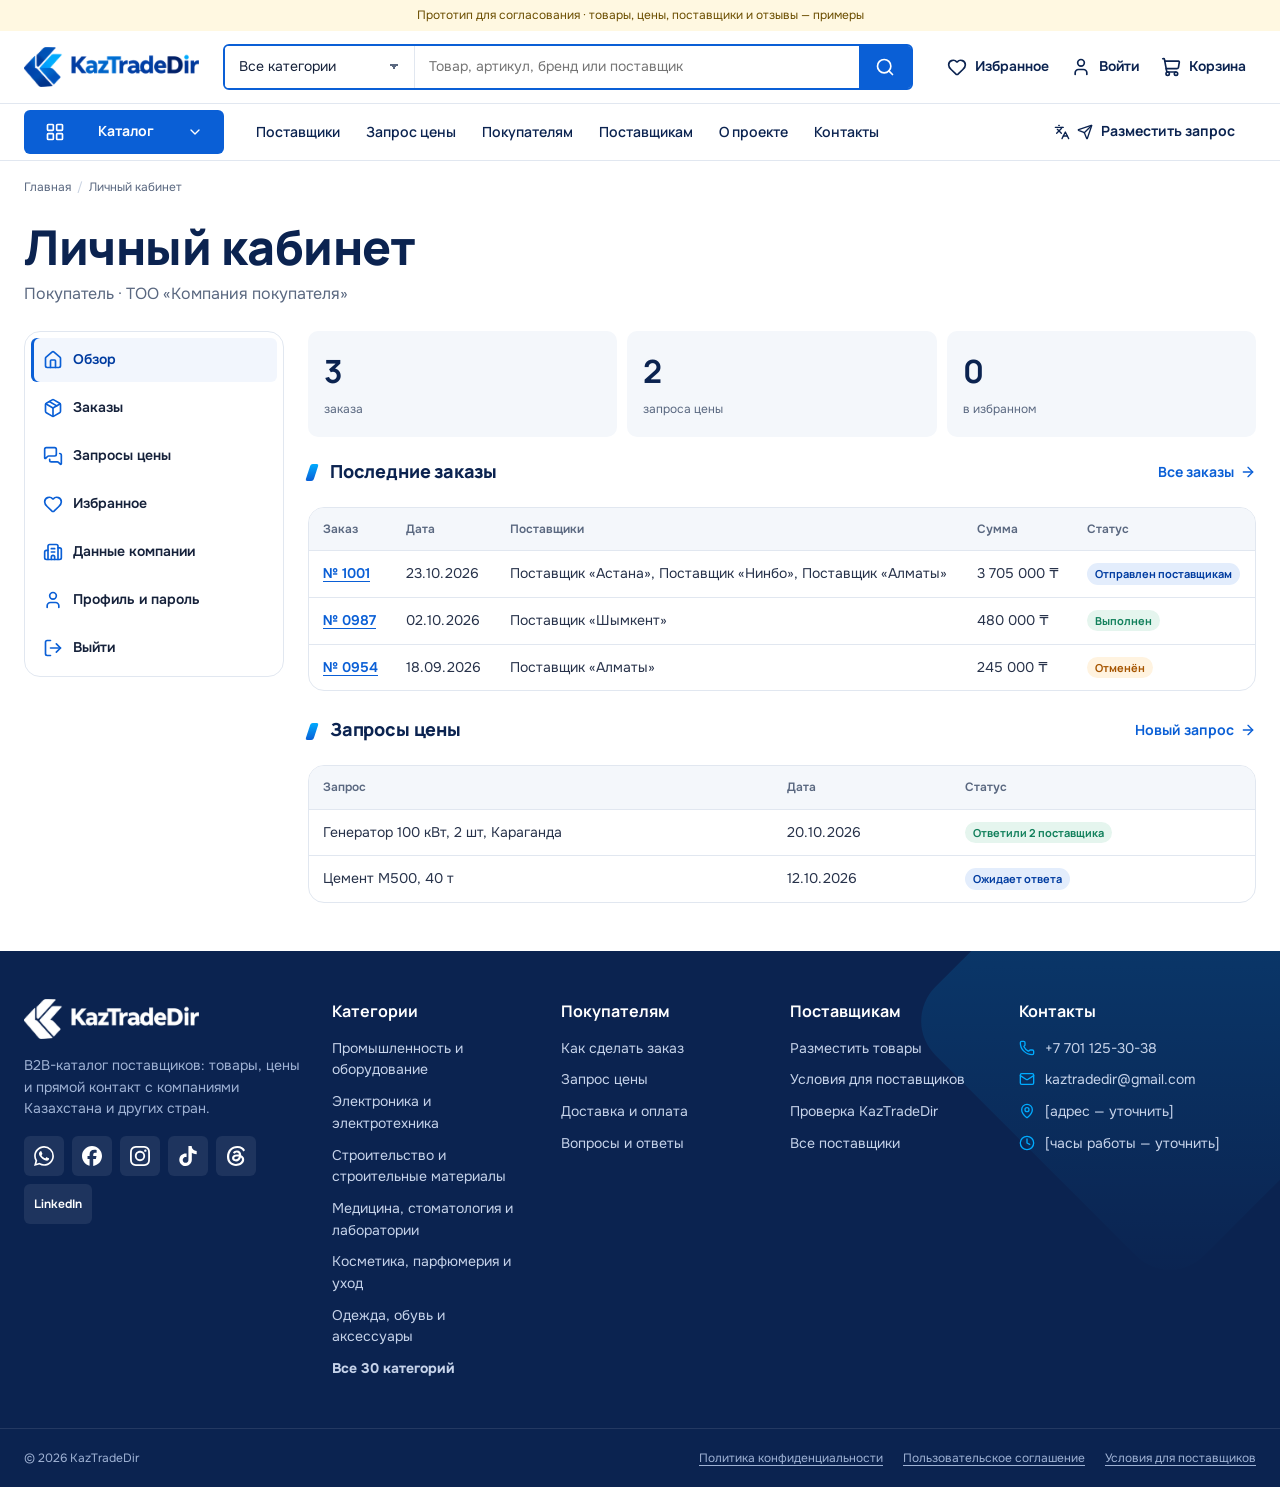
==== commit 1e65b673: "Без «Демо», контакты, слайдер, переводчик GTranslate Co-Authored-By: Claude Opus 5.5 <noreply@anthro" ====
--- a/account.html
+++ b/account.html
@@ -11,18 +11,20 @@
 	<link rel="preconnect" href="https://fonts.googleapis.com">
 	<link rel="preconnect" href="https://fonts.gstatic.com" crossorigin>
 	<link rel="stylesheet" href="https://fonts.googleapis.com/css2?family=Manrope:wght@600;700;800&family=Onest:wght@400;500;600;700&display=swap">
-	<link rel="stylesheet" href="assets/css/tokens.css?v=0.5.2">
-	<link rel="stylesheet" href="assets/css/base.css?v=0.5.2">
-	<link rel="stylesheet" href="assets/css/components.css?v=0.5.2">
-	<link rel="stylesheet" href="assets/css/layout.css?v=0.5.2">
-	<link rel="stylesheet" href="assets/css/pages.css?v=0.5.2">
-	<link rel="stylesheet" href="assets/css/suppliers.css?v=0.5.2">
-	<link rel="stylesheet" href="assets/css/commerce.css?v=0.5.2">
-	<link rel="stylesheet" href="assets/css/content.css?v=0.5.2">
-	<script type="module" src="assets/js/main.js?v=0.5.2"></script>
+	<link rel="stylesheet" href="assets/css/tokens.css?v=0.5.3">
+	<link rel="stylesheet" href="assets/css/base.css?v=0.5.3">
+	<link rel="stylesheet" href="assets/css/components.css?v=0.5.3">
+	<link rel="stylesheet" href="assets/css/layout.css?v=0.5.3">
+	<link rel="stylesheet" href="assets/css/pages.css?v=0.5.3">
+	<link rel="stylesheet" href="assets/css/suppliers.css?v=0.5.3">
+	<link rel="stylesheet" href="assets/css/commerce.css?v=0.5.3">
+	<link rel="stylesheet" href="assets/css/content.css?v=0.5.3">
+	<script>window.gtranslateSettings = {"default_language":"ru","languages":["ru","kk","en","zh-CN"],"native_language_names":true,"wrapper_selector":".ktd-gt","select_language_label":"Язык"};</script>
+	<script src="https://cdn.gtranslate.net/widgets/latest/dropdown.js" defer></script>
+	<script type="module" src="assets/js/main.js?v=0.5.3"></script>
 </head>
 <body>
-<div class="proto-bar">Прототип для согласования · товары, цены, поставщики и отзывы — демо-данные</div>
+<div class="proto-bar">Прототип для согласования · товары, цены, поставщики и отзывы — примеры</div>
 <a class="skip-link" href="#main">Перейти к содержимому</a>
 <header class="site-header">
 	<div class="container header-main">
@@ -45,6 +47,7 @@
 		<div class="container header-nav__inner">
 			<button class="btn catalog-toggle" type="button" aria-expanded="false" aria-controls="mega-menu"><svg class="icon" aria-hidden="true"><use href="assets/icons.svg#i-layout-grid"></use></svg><span>Каталог</span><svg class="icon icon--sm catalog-toggle__chevron" aria-hidden="true"><use href="assets/icons.svg#i-chevron-down"></use></svg></button>
 			<nav class="main-menu" aria-label="Основное меню"><a href="suppliers.html">Поставщики</a><a href="rfq.html">Запрос цены</a><a href="faq.html">Покупателям</a><a href="become-supplier.html">Поставщикам</a><a href="#">О проекте</a><a href="#">Контакты</a></nav>
+			<div class="lang-switch"><svg class="icon icon--sm" aria-hidden="true"><use href="assets/icons.svg#i-languages"></use></svg><div class="ktd-gt"></div></div>
 			<button class="btn btn--ghost header-nav__rfq" type="button" data-rfq-open=""><svg class="icon icon--sm" aria-hidden="true"><use href="assets/icons.svg#i-send"></use></svg>Разместить запрос</button>
 		</div>
 	</div>
@@ -58,6 +61,7 @@
 <aside class="drawer" id="mobile-nav" aria-label="Меню">
 	<div class="drawer__head"><img src="assets/img/logo.png" alt="KazTradeDir" width="140" height="32"><button class="icon-btn" type="button" data-drawer-close aria-label="Закрыть меню"><svg class="icon" aria-hidden="true"><use href="assets/icons.svg#i-x"></use></svg></button></div>
 	<div class="drawer__body mobile-nav">
+		<div class="mobile-nav__lang"><div class="lang-switch"><svg class="icon icon--sm" aria-hidden="true"><use href="assets/icons.svg#i-languages"></use></svg><div class="ktd-gt"></div></div></div>
 		<div class="mobile-nav__section"><p class="mobile-nav__title">Каталог</p><details><summary><svg class="icon" aria-hidden="true"><use href="assets/icons.svg#i-factory"></use></svg><span>Промышленность и оборудование</span><svg class="icon icon--sm" aria-hidden="true"><use href="assets/icons.svg#i-chevron-down"></use></svg></summary><ul><li><a href="catalog.html"><b>Все товары категории</b></a></li><li><a href="catalog.html">Станки и производственные линии</a></li><li><a href="catalog.html">Насосы и компрессоры</a></li><li><a href="catalog.html">Генераторы и сварочное оборудование</a></li><li><a href="catalog.html">Подъёмное оборудование</a></li><li><a href="catalog.html">Пищевое и упаковочное оборудование</a></li><li><a href="catalog.html">Инструмент</a></li></ul></details><details><summary><svg class="icon" aria-hidden="true"><use href="assets/icons.svg#i-cpu"></use></svg><span>Электроника и электротехника</span><svg class="icon icon--sm" aria-hidden="true"><use href="assets/icons.svg#i-chevron-down"></use></svg></summary><ul><li><a href="catalog.html"><b>Все товары категории</b></a></li><li><a href="catalog.html">Кабель и провод</a></li><li><a href="catalog.html">Электрощитовое оборудование</a></li><li><a href="catalog.html">Освещение</a></li><li><a href="catalog.html">Электроустановочные изделия</a></li><li><a href="catalog.html">Компьютеры и оргтехника</a></li><li><a href="catalog.html">Электронные компоненты</a></li></ul></details><details><summary><svg class="icon" aria-hidden="true"><use href="assets/icons.svg#i-hard-hat"></use></svg><span>Строительство и строительные материалы</span><svg class="icon icon--sm" aria-hidden="true"><use href="assets/icons.svg#i-chevron-down"></use></svg></summary><ul><li><a href="catalog.html"><b>Все товары категории</b></a></li><li><a href="catalog.html">Цемент и сухие смеси</a></li><li><a href="catalog.html">Кирпич и блоки</a></li><li><a href="catalog.html">Металлопрокат для стройки</a></li><li><a href="catalog.html">Кровля и фасад</a></li><li><a href="catalog.html">Изоляция</a></li><li><a href="catalog.html">Отделочные материалы</a></li><li><a href="catalog.html">Строительная техника</a></li></ul></details><details><summary><svg class="icon" aria-hidden="true"><use href="assets/icons.svg#i-stethoscope"></use></svg><span>Медицина, стоматология и лаборатории</span><svg class="icon icon--sm" aria-hidden="true"><use href="assets/icons.svg#i-chevron-down"></use></svg></summary><ul><li><a href="catalog.html"><b>Все товары категории</b></a></li><li><a href="catalog.html">Медицинское оборудование</a></li><li><a href="catalog.html">Стоматология</a></li><li><a href="catalog.html">Лабораторное оборудование</a></li><li><a href="catalog.html">Расходные материалы</a></li><li><a href="catalog.html">Средства защиты</a></li><li><a href="catalog.html">Мебель для клиник</a></li></ul></details><details><summary><svg class="icon" aria-hidden="true"><use href="assets/icons.svg#i-sparkles"></use></svg><span>Косметика, парфюмерия и уход</span><svg class="icon icon--sm" aria-hidden="true"><use href="assets/icons.svg#i-chevron-down"></use></svg></summary><ul><li><a href="catalog.html"><b>Все товары категории</b></a></li><li><a href="catalog.html">Уход за кожей</a></li><li><a href="catalog.html">Уход за волосами</a></li><li><a href="catalog.html">Декоративная косметика</a></li><li><a href="catalog.html">Парфюмерия</a></li><li><a href="catalog.html">Профессиональная косметика</a></li></ul></details><details><summary><svg class="icon" aria-hidden="true"><use href="assets/icons.svg#i-shirt"></use></svg><span>Одежда, обувь и аксессуары</span><svg class="icon icon--sm" aria-hidden="true"><use href="assets/icons.svg#i-chevron-down"></use></svg></summary><ul><li><a href="catalog.html"><b>Все товары категории</b></a></li><li><a href="catalog.html">Спецодежда и СИЗ</a></li><li><a href="catalog.html">Мужская одежда</a></li><li><a href="catalog.html">Женская одежда</a></li><li><a href="catalog.html">Детская одежда</a></li><li><a href="catalog.html">Обувь</a></li><li><a href="catalog.html">Аксессуары</a></li></ul></details><details><summary><svg class="icon" aria-hidden="true"><use href="assets/icons.svg#i-apple"></use></svg><span>Продукты питания и напитки</span><svg class="icon icon--sm" aria-hidden="true"><use href="assets/icons.svg#i-chevron-down"></use></svg></summary><ul><li><a href="catalog.html"><b>Все товары категории</b></a></li><li><a href="catalog.html">Мясо и птица</a></li><li><a href="catalog.html">Молочная продукция</a></li><li><a href="catalog.html">Бакалея и крупы</a></li><li><a href="catalog.html">Кондитерские изделия</a></li><li><a href="catalog.html">Напитки</a></li><li><a href="catalog.html">Фрукты и овощи</a></li></ul></details><details><summary><svg class="icon" aria-hidden="true"><use href="assets/icons.svg#i-tractor"></use></svg><span>Сельское хозяйство и животноводство</span><svg class="icon icon--sm" aria-hidden="true"><use href="assets/icons.svg#i-chevron-down"></use></svg></summary><ul><li><a href="catalog.html"><b>Все товары категории</b></a></li><li><a href="catalog.html">Сельхозтехника</a></li><li><a href="catalog.html">Семена и саженцы</a></li><li><a href="catalog.html">Удобрения и СЗР</a></li><li><a href="catalog.html">Корма и добавки</a></li><li><a href="catalog.html">Оборудование для ферм</a></li><li><a href="catalog.html">Поливные системы</a></li></ul></details><details><summary><svg class="icon" aria-hidden="true"><use href="assets/icons.svg#i-flask-conical"></use></svg><span>Химическая продукция и сырьё</span><svg class="icon icon--sm" aria-hidden="true"><use href="assets/icons.svg#i-chevron-down"></use></svg></summary><ul><li><a href="catalog.html"><b>Все товары категории</b></a></li><li><a href="catalog.html">Промышленная химия</a></li><li><a href="catalog.html">Лакокрасочные материалы</a></li><li><a href="catalog.html">Бытовая химия</a></li><li><a href="catalog.html">Полимеры и пластмассы</a></li><li><a href="catalog.html">Реактивы</a></li></ul></details><details><summary><svg class="icon" aria-hidden="true"><use href="assets/icons.svg#i-pickaxe"></use></svg><span>Металлы, минералы и сырьевые материалы</span><svg class="icon icon--sm" aria-hidden="true"><use href="assets/icons.svg#i-chevron-down"></use></svg></summary><ul><li><a href="catalog.html"><b>Все товары категории</b></a></li><li><a href="catalog.html">Чёрный металлопрокат</a></li><li><a href="catalog.html">Цветные металлы</a></li><li><a href="catalog.html">Трубы</a></li><li><a href="catalog.html">Метизы</a></li><li><a href="catalog.html">Нерудные материалы</a></li><li><a href="catalog.html">Руды и концентраты</a></li></ul></details><details><summary><svg class="icon" aria-hidden="true"><use href="assets/icons.svg#i-sofa"></use></svg><span>Мебель, интерьер и товары для дома</span><svg class="icon icon--sm" aria-hidden="true"><use href="assets/icons.svg#i-chevron-down"></use></svg></summary><ul><li><a href="catalog.html"><b>Все товары категории</b></a></li><li><a href="catalog.html">Офисная мебель</a></li><li><a href="catalog.html">Мебель для дома</a></li><li><a href="catalog.html">Мебель для HoReCa</a></li><li><a href="catalog.html">Текстиль для дома</a></li><li><a href="catalog.html">Посуда</a></li><li><a href="catalog.html">Декор</a></li></ul></details><details><summary><svg class="icon" aria-hidden="true"><use href="assets/icons.svg#i-car"></use></svg><span>Автомобили, транспорт и запчасти</span><svg class="icon icon--sm" aria-hidden="true"><use href="assets/icons.svg#i-chevron-down"></use></svg></summary><ul><li><a href="catalog.html"><b>Все товары категории</b></a></li><li><a href="catalog.html">Легковые автомобили</a></li><li><a href="catalog.html">Грузовой транспорт</a></li><li><a href="catalog.html">Спецтехника</a></li><li><a href="catalog.html">Шины и диски</a></li><li><a href="catalog.html">Масла и автохимия</a></li><li><a href="catalog.html">Автоаксессуары</a></li></ul></details><details><summary><svg class="icon" aria-hidden="true"><use href="assets/icons.svg#i-zap"></use></svg><span>Энергетика и электрогенерация</span><svg class="icon icon--sm" aria-hidden="true"><use href="assets/icons.svg#i-chevron-down"></use></svg></summary><ul><li><a href="catalog.html"><b>Все товары категории</b></a></li><li><a href="catalog.html">Генераторы и электростанции</a></li><li><a href="catalog.html">Солнечная энергетика</a></li><li><a href="catalog.html">ИБП и стабилизаторы</a></li><li><a href="catalog.html">Трансформаторы</a></li><li><a href="catalog.html">Аккумуляторы</a></li></ul></details><details><summary><svg class="icon" aria-hidden="true"><use href="assets/icons.svg#i-warehouse"></use></svg><span>Складское и торговое оборудование</span><svg class="icon icon--sm" aria-hidden="true"><use href="assets/icons.svg#i-chevron-down"></use></svg></summary><ul><li><a href="catalog.html"><b>Все товары категории</b></a></li><li><a href="catalog.html">Стеллажи</a></li><li><a href="catalog.html">Складская техника</a></li><li><a href="catalog.html">Торговое оборудование</a></li><li><a href="catalog.html">Холодильное оборудование</a></li><li><a href="catalog.html">Весы</a></li><li><a href="catalog.html">Упаковка</a></li></ul></details><details><summary><svg class="icon" aria-hidden="true"><use href="assets/icons.svg#i-scissors"></use></svg><span>Текстиль, ткани и материалы для производства</span><svg class="icon icon--sm" aria-hidden="true"><use href="assets/icons.svg#i-chevron-down"></use></svg></summary><ul><li><a href="catalog.html"><b>Все товары категории</b></a></li><li><a href="catalog.html">Ткани</a></li><li><a href="catalog.html">Нитки и фурнитура</a></li><li><a href="catalog.html">Нетканые материалы</a></li><li><a href="catalog.html">Технический текстиль</a></li><li><a href="catalog.html">Кожа и кожзаменители</a></li></ul></details><details><summary><svg class="icon" aria-hidden="true"><use href="assets/icons.svg#i-microscope"></use></svg><span>Наука, измерения и контроль качества</span><svg class="icon icon--sm" aria-hidden="true"><use href="assets/icons.svg#i-chevron-down"></use></svg></summary><ul><li><a href="catalog.html"><b>Все товары категории</b></a></li><li><a href="catalog.html">Измерительные приборы</a></li><li><a href="catalog.html">Лабораторные анализаторы</a></li><li><a href="catalog.html">Неразрушающий контроль</a></li><li><a href="catalog.html">Метрология и калибровка</a></li><li><a href="catalog.html">Геодезическое оборудование</a></li></ul></details><details><summary><svg class="icon" aria-hidden="true"><use href="assets/icons.svg#i-dumbbell"></use></svg><span>Спорт, отдых и туризм</span><svg class="icon icon--sm" aria-hidden="true"><use href="assets/icons.svg#i-chevron-down"></use></svg></summary><ul><li><a href="catalog.html"><b>Все товары категории</b></a></li><li><a href="catalog.html">Тренажёры</a></li><li><a href="catalog.html">Спортивный инвентарь</a></li><li><a href="catalog.html">Туризм и кемпинг</a></li><li><a href="catalog.html">Оборудование для площадок</a></li></ul></details><details><summary><svg class="icon" aria-hidden="true"><use href="assets/icons.svg#i-baby"></use></svg><span>Детские товары, игрушки и образование</span><svg class="icon icon--sm" aria-hidden="true"><use href="assets/icons.svg#i-chevron-down"></use></svg></summary><ul><li><a href="catalog.html"><b>Все товары категории</b></a></li><li><a href="catalog.html">Игрушки</a></li><li><a href="catalog.html">Детская мебель</a></li><li><a href="catalog.html">Учебное оборудование</a></li><li><a href="catalog.html">Канцтовары для школы</a></li></ul></details><details><summary><svg class="icon" aria-hidden="true"><use href="assets/icons.svg#i-briefcase-business"></use></svg><span>Оборудование для бизнеса и сферы услуг</span><svg class="icon icon--sm" aria-hidden="true"><use href="assets/icons.svg#i-chevron-down"></use></svg></summary><ul><li><a href="catalog.html"><b>Все товары категории</b></a></li><li><a href="catalog.html">Оборудование для HoReCa</a></li><li><a href="catalog.html">Клининг</a></li><li><a href="catalog.html">Прачечное оборудование</a></li><li><a href="catalog.html">Салоны красоты</a></li><li><a href="catalog.html">Кассы и POS</a></li></ul></details><details><summary><svg class="icon" aria-hidden="true"><use href="assets/icons.svg#i-shield"></use></svg><span>Безопасность и связь</span><svg class="icon icon--sm" aria-hidden="true"><use href="assets/icons.svg#i-chevron-down"></use></svg></summary><ul><li><a href="catalog.html"><b>Все товары категории</b></a></li><li><a href="catalog.html">Видеонаблюдение</a></li><li><a href="catalog.html">Охранная и пожарная сигнализация</a></li><li><a href="catalog.html">Контроль доступа</a></li><li><a href="catalog.html">Сетевое и телеком-оборудование</a></li><li><a href="catalog.html">Пожаротушение</a></li></ul></details><details><summary><svg class="icon" aria-hidden="true"><use href="assets/icons.svg#i-droplets"></use></svg><span>Водоснабжение, отопление и вентиляция</span><svg class="icon icon--sm" aria-hidden="true"><use href="assets/icons.svg#i-chevron-down"></use></svg></summary><ul><li><a href="catalog.html"><b>Все товары категории</b></a></li><li><a href="catalog.html">Котлы и отопление</a></li><li><a href="catalog.html">Насосы для воды</a></li><li><a href="catalog.html">Трубы и фитинги</a></li><li><a href="catalog.html">Вентиляция и кондиционирование</a></li><li><a href="catalog.html">Водоочистка</a></li><li><a href="catalog.html">Сантехника</a></li></ul></details><details><summary><svg class="icon" aria-hidden="true"><use href="assets/icons.svg#i-printer"></use></svg><span>Бумага, полиграфия и офисные товары</span><svg class="icon icon--sm" aria-hidden="true"><use href="assets/icons.svg#i-chevron-down"></use></svg></summary><ul><li><a href="catalog.html"><b>Все товары категории</b></a></li><li><a href="catalog.html">Бумага и картон</a></li><li><a href="catalog.html">Полиграфическое оборудование</a></li><li><a href="catalog.html">Канцелярия</a></li><li><a href="catalog.html">Расходники для печати</a></li></ul></details><details><summary><svg class="icon" aria-hidden="true"><use href="assets/icons.svg#i-paw-print"></use></svg><span>Товары для животных</span><svg class="icon icon--sm" aria-hidden="true"><use href="assets/icons.svg#i-chevron-down"></use></svg></summary><ul><li><a href="catalog.html"><b>Все товары категории</b></a></li><li><a href="catalog.html">Корма</a></li><li><a href="catalog.html">Ветеринарные препараты</a></li><li><a href="catalog.html">Аксессуары и амуниция</a></li><li><a href="catalog.html">Зоогигиена</a></li></ul></details><details><summary><svg class="icon" aria-hidden="true"><use href="assets/icons.svg#i-recycle"></use></svg><span>Экология, переработка и очистка</span><svg class="icon icon--sm" aria-hidden="true"><use href="assets/icons.svg#i-chevron-down"></use></svg></summary><ul><li><a href="catalog.html"><b>Все товары категории</b></a></li><li><a href="catalog.html">Оборудование для переработки</a></li><li><a href="catalog.html">Очистные сооружения</a></li><li><a href="catalog.html">Контейнеры для отходов</a></li><li><a href="catalog.html">Вторсырьё</a></li></ul></details><details><summary><svg class="icon" aria-hidden="true"><use href="assets/icons.svg#i-washing-machine"></use></svg><span>Бытовая техника и товары повседневного спроса</span><svg class="icon icon--sm" aria-hidden="true"><use href="assets/icons.svg#i-chevron-down"></use></svg></summary><ul><li><a href="catalog.html"><b>Все товары категории</b></a></li><li><a href="catalog.html">Крупная бытовая техника</a></li><li><a href="catalog.html">Мелкая бытовая техника</a></li><li><a href="catalog.html">Климатическая техника</a></li><li><a href="catalog.html">Хозтовары</a></li></ul></details><details><summary><svg class="icon" aria-hidden="true"><use href="assets/icons.svg#i-cog"></use></svg><span>Запасные части и комплектующие</span><svg class="icon icon--sm" aria-hidden="true"><use href="assets/icons.svg#i-chevron-down"></use></svg></summary><ul><li><a href="catalog.html"><b>Все товары категории</b></a></li><li><a href="catalog.html">Подшипники</a></li><li><a href="catalog.html">Приводы и редукторы</a></li><li><a href="catalog.html">Гидравлика и пневматика</a></li><li><a href="catalog.html">Уплотнения и РТИ</a></li><li><a href="catalog.html">Электродвигатели</a></li><li><a href="catalog.html">Запчасти к спецтехнике</a></li></ul></details><details><summary><svg class="icon" aria-hidden="true"><use href="assets/icons.svg#i-boxes"></use></svg><span>Сырьё и полуфабрикаты для производства</span><svg class="icon icon--sm" aria-hidden="true"><use href="assets/icons.svg#i-chevron-down"></use></svg></summary><ul><li><a href="catalog.html"><b>Все товары категории</b></a></li><li><a href="catalog.html">Пищевое сырьё</a></li><li><a href="catalog.html">Полимерное сырьё</a></li><li><a href="catalog.html">Древесина и пиломатериалы</a></li><li><a href="catalog.html">Бумажное сырьё</a></li><li><a href="catalog.html">Металлические заготовки</a></li></ul></details><details><summary><svg class="icon" aria-hidden="true"><use href="assets/icons.svg#i-gem"></use></svg><span>Ювелирные изделия и предметы роскоши</span><svg class="icon icon--sm" aria-hidden="true"><use href="assets/icons.svg#i-chevron-down"></use></svg></summary><ul><li><a href="catalog.html"><b>Все товары категории</b></a></li><li><a href="catalog.html">Украшения</a></li><li><a href="catalog.html">Часы</a></li><li><a href="catalog.html">Сувениры и подарки</a></li><li><a href="catalog.html">Аксессуары премиум</a></li></ul></details><details><summary><svg class="icon" aria-hidden="true"><use href="assets/icons.svg#i-music"></use></svg><span>Музыка, звук и развлечения</span><svg class="icon icon--sm" aria-hidden="true"><use href="assets/icons.svg#i-chevron-down"></use></svg></summary><ul><li><a href="catalog.html"><b>Все товары категории</b></a></li><li><a href="catalog.html">Звуковое оборудование</a></li><li><a href="catalog.html">Музыкальные инструменты</a></li><li><a href="catalog.html">Световое оборудование</a></li><li><a href="catalog.html">Аттракционы</a></li></ul></details><details><summary><svg class="icon" aria-hidden="true"><use href="assets/icons.svg#i-bot"></use></svg><span>Робототехника, автоматизация и новые технологии</span><svg class="icon icon--sm" aria-hidden="true"><use href="assets/icons.svg#i-chevron-down"></use></svg></summary><ul><li><a href="catalog.html"><b>Все товары категории</b></a></li><li><a href="catalog.html">Промышленные роботы</a></li><li><a href="catalog.html">Контроллеры и ПЛК</a></li><li><a href="catalog.html">Датчики</a></li><li><a href="catalog.html">Дроны</a></li><li><a href="catalog.html">IoT и умный дом</a></li><li><a href="catalog.html">3D-печать</a></li></ul></details></div>
 		<div class="mobile-nav__section mobile-nav__links"><a href="suppliers.html">Поставщики</a><a href="rfq.html">Запрос цены</a><a href="faq.html">Покупателям</a><a href="become-supplier.html">Поставщикам</a><a href="#">О проекте</a><a href="#">Контакты</a><a href="favorites.html">Избранное</a><a href="login.html">Войти / Регистрация</a><a href="account.html">Личный кабинет</a></div>
 	</div>
@@ -65,14 +69,14 @@
 <main id="main">
 <div class="container">
 	<nav aria-label="Хлебные крошки"><ol class="breadcrumbs"><li><a href="index.html">Главная</a></li><li aria-current="page">Личный кабинет</li></ol></nav>
-	<div class="page-title"><h1 style="margin:0">Личный кабинет</h1><p>Демо Покупатель · ТОО «Демо Компания»</p></div>
+	<div class="page-title"><h1 style="margin:0">Личный кабинет</h1><p>Покупатель · ТОО «Компания покупателя»</p></div>
 	<div class="account">
 		<nav class="account-nav" aria-label="Разделы кабинета"><a href="#" aria-current="page"><svg class="icon" aria-hidden="true"><use href="assets/icons.svg#i-house"></use></svg>Обзор</a><a href="#"><svg class="icon" aria-hidden="true"><use href="assets/icons.svg#i-package"></use></svg>Заказы</a><a href="#"><svg class="icon" aria-hidden="true"><use href="assets/icons.svg#i-messages-square"></use></svg>Запросы цены</a><a href="favorites.html"><svg class="icon" aria-hidden="true"><use href="assets/icons.svg#i-heart"></use></svg>Избранное</a><a href="#"><svg class="icon" aria-hidden="true"><use href="assets/icons.svg#i-building-2"></use></svg>Данные компании</a><a href="#"><svg class="icon" aria-hidden="true"><use href="assets/icons.svg#i-user"></use></svg>Профиль и пароль</a><a href="#"><svg class="icon" aria-hidden="true"><use href="assets/icons.svg#i-log-out"></use></svg>Выйти</a></nav>
 		<div>
 			<div class="stat-tiles"><div class="stat-tile"><b>3</b><span>заказа</span></div><div class="stat-tile"><b>2</b><span>запроса цены</span></div><div class="stat-tile"><b data-fav-total>0</b><span>в избранном</span></div></div>
 			<section aria-labelledby="acc-orders" style="margin-bottom:28px">
 				<div class="section-head"><h2 class="section-title" id="acc-orders" style="font-size:var(--ktd-fs-lg)">Последние заказы</h2><a class="section-link" href="#">Все заказы <svg class="icon icon--sm" aria-hidden="true"><use href="assets/icons.svg#i-arrow-right"></use></svg></a></div>
-				<div class="table-wrap"><table class="data-table"><thead><tr><th scope="col">Заказ</th><th scope="col">Дата</th><th scope="col">Поставщики</th><th scope="col">Сумма</th><th scope="col">Статус</th></tr></thead><tbody><tr><td class="nowrap"><a href="#">№ 1001</a></td><td>23.10.2026</td><td>Демо-поставщик «Астана», Demo Supplier Co., Демо-поставщик «Алматы»</td><td class="nowrap">3 705 000 ₸</td><td><span class="badge ">Отправлен поставщикам</span></td></tr><tr><td class="nowrap"><a href="#">№ 0987</a></td><td>02.10.2026</td><td>Демо-поставщик «Шымкент»</td><td class="nowrap">480 000 ₸</td><td><span class="badge badge--success">Выполнен</span></td></tr><tr><td class="nowrap"><a href="#">№ 0954</a></td><td>18.09.2026</td><td>Демо-поставщик «Алматы»</td><td class="nowrap">245 000 ₸</td><td><span class="badge badge--warning">Отменён</span></td></tr></tbody></table></div>
+				<div class="table-wrap"><table class="data-table"><thead><tr><th scope="col">Заказ</th><th scope="col">Дата</th><th scope="col">Поставщики</th><th scope="col">Сумма</th><th scope="col">Статус</th></tr></thead><tbody><tr><td class="nowrap"><a href="#">№ 1001</a></td><td>23.10.2026</td><td>Поставщик «Астана», Поставщик «Нинбо», Поставщик «Алматы»</td><td class="nowrap">3 705 000 ₸</td><td><span class="badge ">Отправлен поставщикам</span></td></tr><tr><td class="nowrap"><a href="#">№ 0987</a></td><td>02.10.2026</td><td>Поставщик «Шымкент»</td><td class="nowrap">480 000 ₸</td><td><span class="badge badge--success">Выполнен</span></td></tr><tr><td class="nowrap"><a href="#">№ 0954</a></td><td>18.09.2026</td><td>Поставщик «Алматы»</td><td class="nowrap">245 000 ₸</td><td><span class="badge badge--warning">Отменён</span></td></tr></tbody></table></div>
 			</section>
 			<section aria-labelledby="acc-rfq">
 				<div class="section-head"><h2 class="section-title" id="acc-rfq" style="font-size:var(--ktd-fs-lg)">Запросы цены</h2><a class="section-link" href="rfq.html">Новый запрос <svg class="icon icon--sm" aria-hidden="true"><use href="assets/icons.svg#i-arrow-right"></use></svg></a></div>
@@ -88,9 +92,11 @@
 			<img src="assets/img/logo-white.png" alt="KazTradeDir" width="175" height="40" loading="lazy">
 			<p>B2B-каталог поставщиков: товары, цены и прямой контакт с компаниями Казахстана и других стран.</p>
 			<div class="socials" aria-label="Мы в соцсетях">
-				<a href="#" aria-label="Telegram"><svg class="icon" aria-hidden="true"><use href="assets/icons.svg#si-telegram"></use></svg></a>
-				<a href="#" aria-label="YouTube"><svg class="icon" aria-hidden="true"><use href="assets/icons.svg#si-youtube"></use></svg></a>
+				<a href="https://wa.me/77011253038" rel="noopener" target="_blank" aria-label="WhatsApp"><svg class="icon" aria-hidden="true"><use href="assets/icons.svg#si-whatsapp"></use></svg></a>
+				<a href="#" aria-label="Facebook"><svg class="icon" aria-hidden="true"><use href="assets/icons.svg#si-facebook"></use></svg></a>
 				<a href="#" aria-label="Instagram"><svg class="icon" aria-hidden="true"><use href="assets/icons.svg#si-instagram"></use></svg></a>
+				<a href="#" aria-label="TikTok"><svg class="icon" aria-hidden="true"><use href="assets/icons.svg#si-tiktok"></use></svg></a>
+				<a href="#" aria-label="Threads"><svg class="icon" aria-hidden="true"><use href="assets/icons.svg#si-threads"></use></svg></a>
 				<a href="#">LinkedIn</a>
 			</div>
 		</div>
@@ -98,8 +104,8 @@
 		<nav aria-label="Покупателям"><p class="footer-title">Покупателям</p><ul class="footer-list"><li><a href="faq.html#order">Как сделать заказ</a></li><li><a href="rfq.html">Запрос цены</a></li><li><a href="faq.html#delivery">Доставка и оплата</a></li><li><a href="faq.html">Вопросы и ответы</a></li></ul></nav>
 		<nav aria-label="Поставщикам"><p class="footer-title">Поставщикам</p><ul class="footer-list"><li><a href="become-supplier.html">Разместить товары</a></li><li><a href="faq.html#suppliers">Условия для поставщиков</a></li><li><a href="faq.html#verification">Проверка KazTradeDir</a></li><li><a href="suppliers.html">Все поставщики</a></li></ul></nav>
 		<div><p class="footer-title">Контакты</p><ul class="footer-list footer-contacts">
-			<li><svg class="icon icon--sm" aria-hidden="true"><use href="assets/icons.svg#i-phone"></use></svg><span>[телефон — уточнить]</span></li>
-			<li><svg class="icon icon--sm" aria-hidden="true"><use href="assets/icons.svg#i-mail"></use></svg><span>[email — уточнить]</span></li>
+			<li><svg class="icon icon--sm" aria-hidden="true"><use href="assets/icons.svg#i-phone"></use></svg><a href="tel:+77011253038">+7 701 125-30-38</a></li>
+			<li><svg class="icon icon--sm" aria-hidden="true"><use href="assets/icons.svg#i-mail"></use></svg><a href="mailto:kaztradedir@gmail.com">kaztradedir@gmail.com</a></li>
 			<li><svg class="icon icon--sm" aria-hidden="true"><use href="assets/icons.svg#i-map-pin"></use></svg><span>[адрес — уточнить]</span></li>
 			<li><svg class="icon icon--sm" aria-hidden="true"><use href="assets/icons.svg#i-clock"></use></svg><span>[часы работы — уточнить]</span></li>
 		</ul></div>
--- a/assets/css/tokens.css
+++ b/assets/css/tokens.css
@@ -27,9 +27,10 @@
 	/* Состояния */
 	--ktd-success: #12805c;
 	--ktd-success-bg: #e5f5ee;
-	--ktd-warning: #b45d00;
+	--ktd-warning: #a65500;
 	--ktd-warning-bg: #fff3e0;
 	--ktd-danger: #c8312b;
+	--ktd-danger-bg: #fdecec;
 	--ktd-star: #f5a524;
 
 	/* Роли */
--- a/assets/css/base.css
+++ b/assets/css/base.css
@@ -78,8 +78,8 @@
 	cursor: pointer;
 }
 
-ul[class],
-ol[class] {
+/* :where — нулевая специфичность: сброс не перебивает отступы компонентов (крошки и т.п.). */
+:where(ul[class], ol[class]) {
 	margin: 0;
 	padding: 0;
 	list-style: none;
--- a/assets/css/components.css
+++ b/assets/css/components.css
@@ -211,6 +211,7 @@
 	font-weight: 700;
 	line-height: 1.4;
 	white-space: nowrap;
+	max-width: 100%;
 }
 
 .badge--success {
@@ -334,7 +335,7 @@
 	display: flex;
 	flex-wrap: wrap;
 	gap: 6px;
-	margin: var(--ktd-space-4) 0;
+	margin: 18px 0 22px;
 	padding: 0;
 	color: var(--ktd-muted);
 	font-size: var(--ktd-fs-xs);
@@ -360,6 +361,25 @@
 .breadcrumbs a:hover {
 	color: var(--ktd-color-primary);
 	text-decoration: underline;
+}
+
+/* Телефон: крошки в одну строку с прокруткой, без переноса на 3 строки. */
+@media (max-width: 767px) {
+	.breadcrumbs {
+		flex-wrap: nowrap;
+		margin: 12px 0 16px;
+		overflow-x: auto;
+		white-space: nowrap;
+		scrollbar-width: none;
+	}
+
+	.breadcrumbs::-webkit-scrollbar {
+		display: none;
+	}
+
+	.breadcrumbs li {
+		flex: none;
+	}
 }
 
 /* ---------- Рейтинг и цена ---------- */
@@ -419,22 +439,81 @@
 /* ---------- Карточка товара ---------- */
 .product-grid {
 	display: grid;
-	grid-template-columns: repeat(auto-fill, minmax(min(100%, 220px), 1fr));
-	gap: var(--ktd-space-4);
-}
-
-.product-grid--scroll {
-	grid-auto-flow: column;
-	grid-auto-columns: minmax(220px, 1fr);
-	grid-template-columns: none;
-	overflow-x: auto;
-	padding-bottom: 6px;
-	scroll-snap-type: x mandatory;
-	scrollbar-width: thin;
-}
-
-.product-grid--scroll > * {
-	scroll-snap-align: start;
+	/* Телефон: две колонки — каталог просматривается быстрее, чем лентой по одной карточке. */
+	grid-template-columns: repeat(2, minmax(0, 1fr));
+	gap: 10px;
+}
+
+@media (min-width: 600px) {
+	.product-grid {
+		grid-template-columns: repeat(auto-fill, minmax(200px, 1fr));
+		gap: var(--ktd-space-4);
+	}
+}
+
+/* Подборки на всю ширину (главная, похожие, товары поставщика): ровные ряды по 4. */
+@media (min-width: 1024px) {
+	.product-grid--row,
+	.product-grid--scroll,
+	.related .product-grid,
+	.upsells .product-grid,
+	.supplier-layout .product-grid {
+		grid-template-columns: repeat(4, minmax(0, 1fr));
+	}
+}
+
+/* Телефон и планшет: подборка «Популярные товары» — лента с прокруткой. */
+@media (max-width: 1023px) {
+	.product-grid--scroll {
+		grid-auto-flow: column;
+		grid-auto-columns: minmax(170px, 44%);
+		grid-template-columns: none;
+		overflow-x: auto;
+		padding-bottom: 6px;
+		scroll-snap-type: x mandatory;
+		scrollbar-width: thin;
+	}
+
+	.product-grid--scroll > * {
+		scroll-snap-align: start;
+	}
+}
+
+/* Компактная карточка в две колонки на телефоне. */
+@media (max-width: 599px) {
+	.product-card__media {
+		padding: 8px;
+	}
+
+	.product-card__media img {
+		inset: 8px;
+		width: calc(100% - 16px);
+		height: calc(100% - 16px);
+	}
+
+	.product-card__body {
+		gap: 4px;
+		padding: 2px 10px 10px;
+	}
+
+	.product-card__title {
+		font-size: var(--ktd-fs-xs);
+	}
+
+	.product-card__foot .btn {
+		flex: 1 1 100%;
+		padding-inline: 8px;
+		white-space: normal;
+	}
+
+	.product-card .price__value {
+		font-size: var(--ktd-fs-md);
+	}
+
+	/* Единица уже есть в строке «Мин. заказ: … шт» — в узкой карточке не дублируем её у цены. */
+	.product-card .price__unit {
+		display: none;
+	}
 }
 
 .product-card {
@@ -465,8 +544,11 @@
 }
 
 .product-card__media img {
-	width: 100%;
-	height: 100%;
+	/* Абсолютно внутри блока 4:3: вертикальные фото не растягивают карточку. */
+	position: absolute;
+	inset: 14px;
+	width: calc(100% - 28px);
+	height: calc(100% - 28px);
 	object-fit: contain;
 	transition: transform 400ms var(--ktd-ease);
 }
@@ -650,6 +732,13 @@
 	overflow-x: auto;
 	border-bottom: 1px solid var(--ktd-line);
 	scrollbar-width: none;
+}
+
+/* Телефон: вкладки прокручиваются — затухание у края подсказывает, что есть продолжение. */
+@media (max-width: 599px) {
+	.tabs__list {
+		mask-image: linear-gradient(to right, #000 82%, transparent);
+	}
 }
 
 .tabs__tab {
--- a/assets/css/layout.css
+++ b/assets/css/layout.css
@@ -51,14 +51,22 @@
 
 .header-search__cat {
 	display: none;
+	/* Высоту задаёт форма (растягивание по flex); min-height общего .select (44px) больше её внутренней высоты (42px). */
+	min-height: 0;
+	height: auto;
 	max-width: 190px;
 	padding: 0 34px 0 14px;
 	border: 0;
 	border-right: 1px solid var(--ktd-line);
 	border-radius: 4px 0 0 4px;
+	background-color: var(--ktd-white);
+	color: var(--ktd-ink);
+	font-size: var(--ktd-fs-sm);
+	cursor: pointer;
+}
+
+.header-search__cat:hover {
 	background-color: var(--ktd-surface);
-	font-size: var(--ktd-fs-sm);
-	cursor: pointer;
 }
 
 .header-search__input {
@@ -154,7 +162,7 @@
 
 .main-menu {
 	display: flex;
-	flex-wrap: wrap;
+	flex-wrap: nowrap;
 	gap: 2px;
 	margin-left: 12px;
 }
@@ -170,6 +178,7 @@
 	font-size: var(--ktd-fs-sm);
 	font-weight: 600;
 	text-decoration: none;
+	white-space: nowrap;
 }
 
 .main-menu a:hover,
@@ -180,6 +189,102 @@
 
 .header-nav__rfq {
 	margin-left: auto;
+}
+
+/* Переключатель языка (GTranslate: <select class="gt_selector"> внутри .ktd-gt) */
+.lang-switch {
+	position: relative;
+	display: inline-flex;
+	align-items: center;
+	color: var(--ktd-blue-900);
+}
+
+.header-nav .lang-switch {
+	margin-left: auto;
+}
+
+.lang-switch + .header-nav__rfq {
+	margin-left: 4px;
+}
+
+/* В переводе пункты меню длиннее — «Разместить запрос» (дублирует «Запрос цены») прячем. */
+.translated-ltr .header-nav__rfq {
+	display: none;
+}
+
+.lang-switch > .icon {
+	position: absolute;
+	left: 10px;
+	z-index: 1;
+	pointer-events: none;
+}
+
+.lang-switch .gt_selector {
+	appearance: none;
+	min-height: 40px;
+	margin: 0;
+	padding: 8px 30px 8px 34px;
+	border: 1px solid transparent;
+	border-radius: var(--ktd-radius-sm);
+	background: transparent linear-gradient(45deg, transparent 50%, currentcolor 50%) calc(100% - 16px) 52% / 5px 5px no-repeat, transparent linear-gradient(135deg, currentcolor 50%, transparent 50%) calc(100% - 11px) 52% / 5px 5px no-repeat;
+	color: inherit;
+	font-family: var(--ktd-font-display);
+	font-size: var(--ktd-fs-sm);
+	font-weight: 600;
+	cursor: pointer;
+}
+
+.lang-switch .gt_selector:hover {
+	background-color: var(--ktd-blue-50);
+}
+
+.lang-switch .gt_selector:focus-visible {
+	border-color: var(--ktd-color-primary);
+	outline: none;
+}
+
+.mobile-nav__lang {
+	margin-bottom: var(--ktd-space-4);
+}
+
+.mobile-nav__lang .gt_selector {
+	border-color: var(--ktd-line);
+}
+
+/* Google Translate: без верхней панели и подсветки; страница не сдвигается. */
+body {
+	top: 0 !important;
+}
+
+body > .skiptranslate,
+#goog-gt-tt {
+	display: none !important;
+}
+
+.goog-text-highlight {
+	background: none !important;
+	box-shadow: none !important;
+}
+
+/* 1024–1279 px: меню в одну строку. «Разместить запрос» дублирует пункт «Запрос цены» — прячем. */
+@media (max-width: 1279px) {
+	.header-nav__rfq {
+		display: none;
+	}
+
+	.catalog-toggle {
+		min-width: 0;
+	}
+
+	.main-menu {
+		flex-wrap: nowrap;
+		margin-left: 4px;
+	}
+
+	.main-menu a {
+		padding-inline: 9px;
+		white-space: nowrap;
+	}
 }
 
 @media (min-width: 768px) {
--- a/assets/css/pages.css
+++ b/assets/css/pages.css
@@ -1,15 +1,15 @@
 /* Стили страниц: главная, каталог, товар. */
 
 /* ========== Главная ========== */
-.hero {
-	padding-top: var(--ktd-space-4);
-}
-
+
+/* Hero на всю ширину экрана; текст — по сетке контейнера. */
 .hero__box {
+	/* Граница фото на десктопе: не левее 42% и не заходит под текст на широких экранах. */
+	--hero-split: max(42%, calc(50% + 24px));
+
 	position: relative;
 	display: grid;
 	overflow: hidden;
-	border-radius: var(--ktd-radius-lg);
 	background: var(--ktd-blue-950);
 	color: var(--ktd-white);
 	isolation: isolate;
@@ -22,10 +22,22 @@
 }
 
 .hero__media img {
+	position: absolute;
+	inset: 0;
 	width: 100%;
 	height: 100%;
 	object-fit: cover;
 	object-position: 70% 50%;
+}
+
+/* Слайдер фона: меняются только фото (плавная смена), текст на месте. */
+.hero__slide {
+	opacity: 0;
+	transition: opacity 1.2s var(--ktd-ease);
+}
+
+.hero__slide.is-active {
+	opacity: 1;
 }
 
 /* Наклонная панель — грань знака логотипа */
@@ -41,7 +53,7 @@
 	display: grid;
 	gap: 18px;
 	max-width: 640px;
-	padding: 40px 24px;
+	padding-block: 48px 56px;
 }
 
 .hero__eyebrow {
@@ -82,32 +94,6 @@
 	font-size: var(--ktd-fs-lg);
 }
 
-.hero__search {
-	display: flex;
-	gap: 8px;
-	padding: 6px;
-	border-radius: var(--ktd-radius);
-	background: var(--ktd-white);
-	box-shadow: var(--ktd-shadow-lg);
-}
-
-.hero__search .input {
-	border: 0;
-	box-shadow: none;
-}
-
-.hero__tags {
-	display: flex;
-	flex-wrap: wrap;
-	gap: 6px 10px;
-	color: #9fb8de;
-	font-size: var(--ktd-fs-xs);
-}
-
-.hero__tags a {
-	color: #e6efff;
-}
-
 .hero__actions {
 	display: flex;
 	flex-wrap: wrap;
@@ -116,7 +102,7 @@
 
 @media (min-width: 768px) {
 	.hero__content {
-		padding: 64px 56px;
+		padding-block: 88px 96px;
 	}
 
 	.hero__box::before {
@@ -126,12 +112,16 @@
 
 @media (min-width: 1024px) {
 	.hero__media {
-		left: 42%;
-		clip-path: polygon(14% 0, 100% 0, 100% 100%, 0 100%);
+		left: var(--hero-split);
+		clip-path: polygon(12% 0, 100% 0, 100% 100%, 0 100%);
 	}
 
 	.hero__box::before {
-		background: linear-gradient(90deg, var(--ktd-blue-950) 0%, var(--ktd-blue-950) 40%, rgb(7 26 61 / 0%) 62%);
+		background: linear-gradient(90deg, var(--ktd-blue-950) 0%, var(--ktd-blue-950) var(--hero-split), rgb(7 26 61 / 0%) calc(var(--hero-split) + 18%));
+	}
+
+	.hero__content {
+		padding-block: 112px 120px;
 	}
 }
 
@@ -277,7 +267,7 @@
 /* Поставщики (главная) */
 .supplier-row {
 	display: grid;
-	grid-template-columns: repeat(auto-fill, minmax(min(100%, 280px), 1fr));
+	grid-template-columns: repeat(auto-fill, minmax(min(100%, 420px), 1fr));
 	gap: var(--ktd-space-3);
 }
 
@@ -988,8 +978,8 @@
 .review__reply {
 	grid-column: 2;
 	padding: 12px 14px;
-	border-left: 3px solid var(--ktd-color-primary);
-	border-radius: 0 var(--ktd-radius-sm) var(--ktd-radius-sm) 0;
+	border: 1px solid var(--ktd-line);
+	border-radius: var(--ktd-radius-sm);
 	background: var(--ktd-surface);
 	font-size: var(--ktd-fs-sm);
 }
@@ -1000,13 +990,27 @@
 	}
 
 	.gallery {
-		grid-template-columns: 84px 1fr;
+		grid-template-columns: 84px minmax(0, 1fr);
 		align-items: start;
+	}
+
+	.gallery__main {
+		grid-column: 2;
 	}
 
 	.gallery__thumbs {
 		flex-direction: column;
-		order: -1;
+		grid-row: 1;
+		grid-column: 1;
+	}
+
+	/* Одно фото без миниатюр — на всю ширину колонки. */
+	.gallery:not(:has(.gallery__thumbs)) {
+		grid-template-columns: minmax(0, 1fr);
+	}
+
+	.gallery:not(:has(.gallery__thumbs)) .gallery__main {
+		grid-column: 1;
 	}
 
 	.terms-grid {
--- a/assets/css/content.css
+++ b/assets/css/content.css
@@ -184,3 +184,126 @@
 	gap: 8px;
 	margin-bottom: var(--ktd-space-5);
 }
+
+/* ===== Формы: запрос цены, заявка поставщика ===== */
+.form-errors {
+	margin-bottom: var(--ktd-space-3);
+	padding: 12px 16px;
+	border: 1px solid var(--ktd-danger);
+	border-radius: var(--ktd-radius-sm);
+	background: var(--ktd-danger-bg);
+	color: var(--ktd-danger);
+	font-size: var(--ktd-fs-sm);
+	font-weight: 600;
+}
+
+.form-errors:focus {
+	outline: none;
+}
+
+.field__error {
+	color: var(--ktd-danger);
+	font-size: var(--ktd-fs-xs);
+	font-weight: 600;
+}
+
+.input[aria-invalid="true"],
+.select[aria-invalid="true"],
+.textarea[aria-invalid="true"],
+.file-drop[aria-invalid="true"] {
+	border-color: var(--ktd-danger);
+}
+
+.check input[aria-invalid="true"] {
+	outline: 2px solid var(--ktd-danger);
+	outline-offset: 2px;
+}
+
+.form-submit {
+	margin-top: var(--ktd-space-3);
+}
+
+.form-submit[disabled] {
+	opacity: 0.6;
+	cursor: progress;
+}
+
+.fieldset-plain {
+	min-width: 0;
+	margin: 0;
+	padding: 0;
+	border: 0;
+}
+
+.check-grid {
+	display: grid;
+	grid-template-columns: repeat(auto-fill, minmax(min(100%, 240px), 1fr));
+	gap: 2px 14px;
+}
+
+/* Длинные подписи: флажок по первой строке */
+.check-grid .check,
+.form-card .field--full > .check {
+	align-items: flex-start;
+	padding-block: 4px;
+}
+
+.check-grid .check input,
+.form-card .field--full > .check input {
+	flex: none;
+	margin-top: 2px;
+}
+
+/* Товар / поставщик, которому адресован запрос */
+.rfq-target {
+	display: flex;
+	gap: 14px;
+	align-items: center;
+	margin-bottom: var(--ktd-space-3);
+	padding: 12px;
+	border: 1px solid var(--ktd-line);
+	border-radius: var(--ktd-radius);
+	background: var(--ktd-surface);
+}
+
+.rfq-target > div {
+	display: grid;
+	gap: 4px;
+	font-size: var(--ktd-fs-sm);
+}
+
+.rfq-target__img {
+	flex: none;
+	width: 64px;
+	height: 64px;
+	border-radius: var(--ktd-radius-sm);
+	background: var(--ktd-white);
+	object-fit: contain;
+}
+
+/* После отправки */
+.form-done {
+	display: grid;
+	justify-items: center;
+	gap: 12px;
+	max-width: 640px;
+	margin: var(--ktd-space-5) auto;
+	text-align: center;
+}
+
+.form-done h1 {
+	margin: 0;
+}
+
+.form-done p {
+	margin: 0;
+	color: var(--ktd-muted);
+}
+
+.form-done__actions {
+	display: flex;
+	flex-wrap: wrap;
+	justify-content: center;
+	gap: 10px;
+	margin-top: 8px;
+}
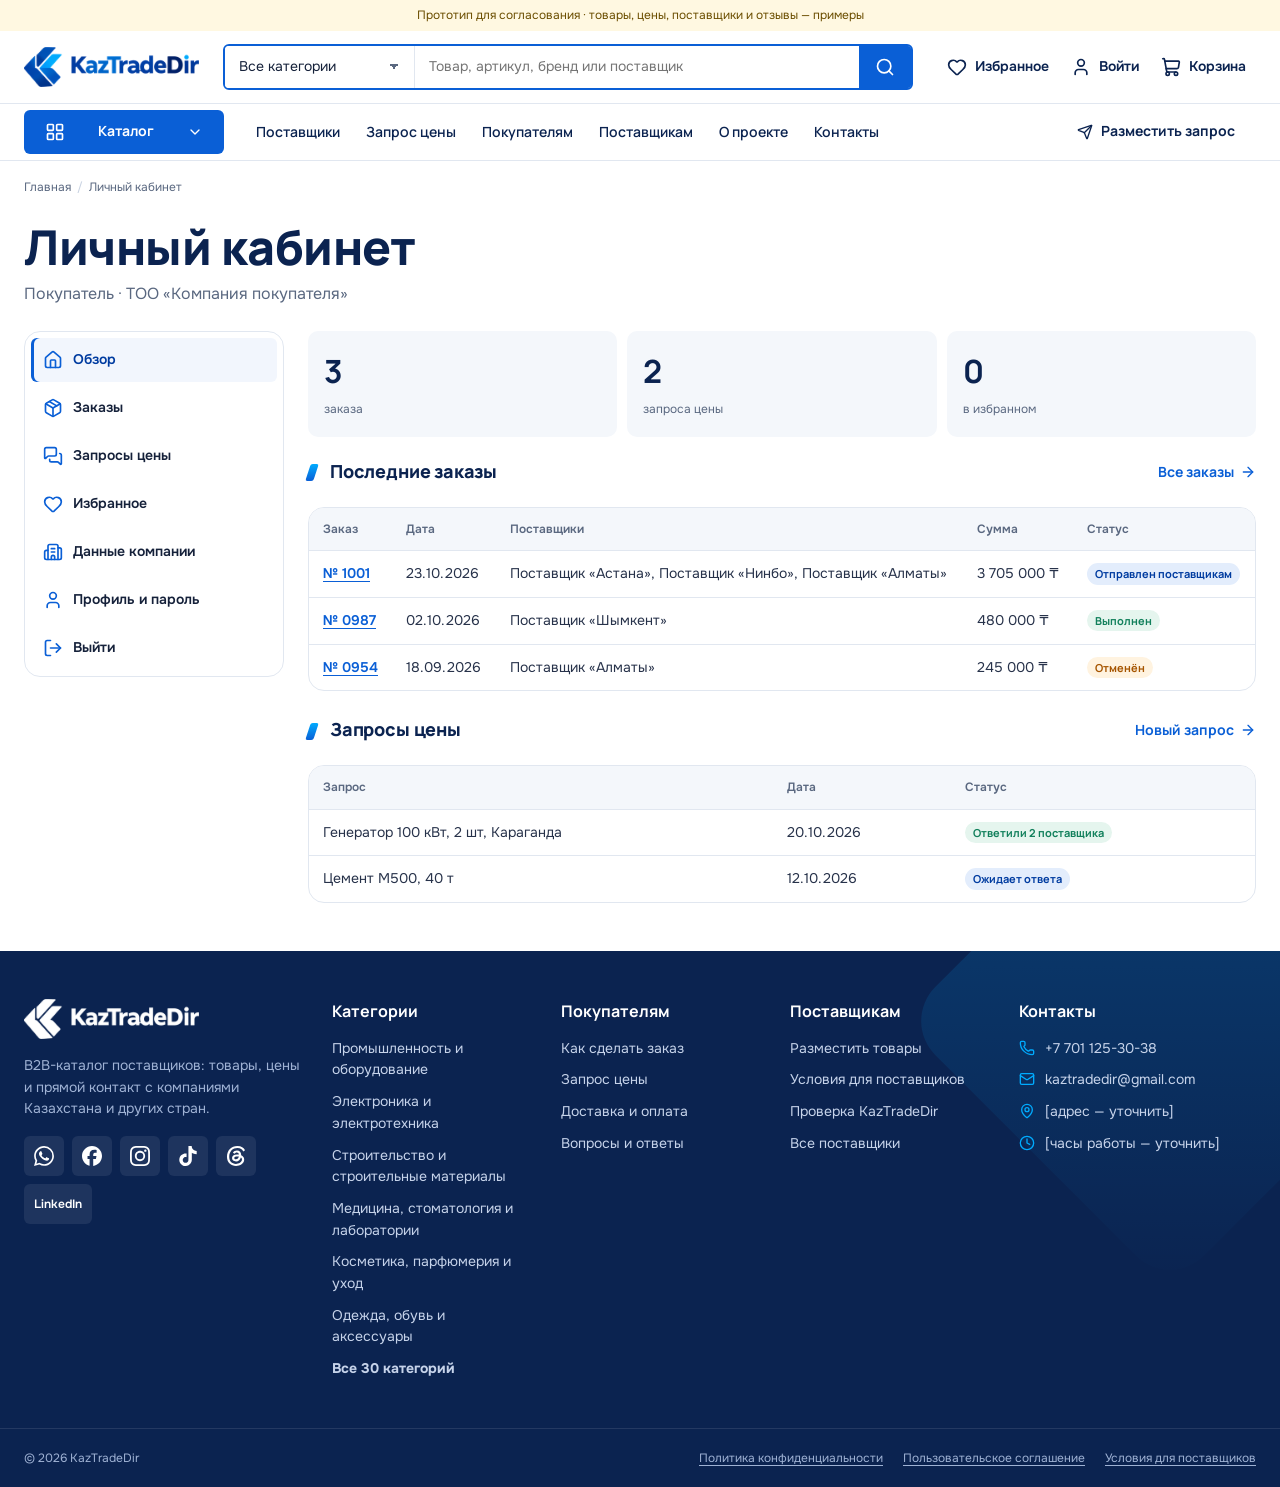
==== commit 1a377c33: "Переключатель языка: сразу текущий язык Co-Authored-By: Claude Opus 5.5 <noreply@anthropic.com>" ====
--- a/account.html
+++ b/account.html
@@ -47,7 +47,7 @@
 		<div class="container header-nav__inner">
 			<button class="btn catalog-toggle" type="button" aria-expanded="false" aria-controls="mega-menu"><svg class="icon" aria-hidden="true"><use href="assets/icons.svg#i-layout-grid"></use></svg><span>Каталог</span><svg class="icon icon--sm catalog-toggle__chevron" aria-hidden="true"><use href="assets/icons.svg#i-chevron-down"></use></svg></button>
 			<nav class="main-menu" aria-label="Основное меню"><a href="suppliers.html">Поставщики</a><a href="rfq.html">Запрос цены</a><a href="faq.html">Покупателям</a><a href="become-supplier.html">Поставщикам</a><a href="#">О проекте</a><a href="#">Контакты</a></nav>
-			<div class="lang-switch"><svg class="icon icon--sm" aria-hidden="true"><use href="assets/icons.svg#i-languages"></use></svg><div class="ktd-gt"></div></div>
+			<div class="lang-switch"><div class="ktd-gt"></div></div>
 			<button class="btn btn--ghost header-nav__rfq" type="button" data-rfq-open=""><svg class="icon icon--sm" aria-hidden="true"><use href="assets/icons.svg#i-send"></use></svg>Разместить запрос</button>
 		</div>
 	</div>
@@ -61,7 +61,7 @@
 <aside class="drawer" id="mobile-nav" aria-label="Меню">
 	<div class="drawer__head"><img src="assets/img/logo.png" alt="KazTradeDir" width="140" height="32"><button class="icon-btn" type="button" data-drawer-close aria-label="Закрыть меню"><svg class="icon" aria-hidden="true"><use href="assets/icons.svg#i-x"></use></svg></button></div>
 	<div class="drawer__body mobile-nav">
-		<div class="mobile-nav__lang"><div class="lang-switch"><svg class="icon icon--sm" aria-hidden="true"><use href="assets/icons.svg#i-languages"></use></svg><div class="ktd-gt"></div></div></div>
+		<div class="mobile-nav__lang"><div class="lang-switch"><div class="ktd-gt"></div></div></div>
 		<div class="mobile-nav__section"><p class="mobile-nav__title">Каталог</p><details><summary><svg class="icon" aria-hidden="true"><use href="assets/icons.svg#i-factory"></use></svg><span>Промышленность и оборудование</span><svg class="icon icon--sm" aria-hidden="true"><use href="assets/icons.svg#i-chevron-down"></use></svg></summary><ul><li><a href="catalog.html"><b>Все товары категории</b></a></li><li><a href="catalog.html">Станки и производственные линии</a></li><li><a href="catalog.html">Насосы и компрессоры</a></li><li><a href="catalog.html">Генераторы и сварочное оборудование</a></li><li><a href="catalog.html">Подъёмное оборудование</a></li><li><a href="catalog.html">Пищевое и упаковочное оборудование</a></li><li><a href="catalog.html">Инструмент</a></li></ul></details><details><summary><svg class="icon" aria-hidden="true"><use href="assets/icons.svg#i-cpu"></use></svg><span>Электроника и электротехника</span><svg class="icon icon--sm" aria-hidden="true"><use href="assets/icons.svg#i-chevron-down"></use></svg></summary><ul><li><a href="catalog.html"><b>Все товары категории</b></a></li><li><a href="catalog.html">Кабель и провод</a></li><li><a href="catalog.html">Электрощитовое оборудование</a></li><li><a href="catalog.html">Освещение</a></li><li><a href="catalog.html">Электроустановочные изделия</a></li><li><a href="catalog.html">Компьютеры и оргтехника</a></li><li><a href="catalog.html">Электронные компоненты</a></li></ul></details><details><summary><svg class="icon" aria-hidden="true"><use href="assets/icons.svg#i-hard-hat"></use></svg><span>Строительство и строительные материалы</span><svg class="icon icon--sm" aria-hidden="true"><use href="assets/icons.svg#i-chevron-down"></use></svg></summary><ul><li><a href="catalog.html"><b>Все товары категории</b></a></li><li><a href="catalog.html">Цемент и сухие смеси</a></li><li><a href="catalog.html">Кирпич и блоки</a></li><li><a href="catalog.html">Металлопрокат для стройки</a></li><li><a href="catalog.html">Кровля и фасад</a></li><li><a href="catalog.html">Изоляция</a></li><li><a href="catalog.html">Отделочные материалы</a></li><li><a href="catalog.html">Строительная техника</a></li></ul></details><details><summary><svg class="icon" aria-hidden="true"><use href="assets/icons.svg#i-stethoscope"></use></svg><span>Медицина, стоматология и лаборатории</span><svg class="icon icon--sm" aria-hidden="true"><use href="assets/icons.svg#i-chevron-down"></use></svg></summary><ul><li><a href="catalog.html"><b>Все товары категории</b></a></li><li><a href="catalog.html">Медицинское оборудование</a></li><li><a href="catalog.html">Стоматология</a></li><li><a href="catalog.html">Лабораторное оборудование</a></li><li><a href="catalog.html">Расходные материалы</a></li><li><a href="catalog.html">Средства защиты</a></li><li><a href="catalog.html">Мебель для клиник</a></li></ul></details><details><summary><svg class="icon" aria-hidden="true"><use href="assets/icons.svg#i-sparkles"></use></svg><span>Косметика, парфюмерия и уход</span><svg class="icon icon--sm" aria-hidden="true"><use href="assets/icons.svg#i-chevron-down"></use></svg></summary><ul><li><a href="catalog.html"><b>Все товары категории</b></a></li><li><a href="catalog.html">Уход за кожей</a></li><li><a href="catalog.html">Уход за волосами</a></li><li><a href="catalog.html">Декоративная косметика</a></li><li><a href="catalog.html">Парфюмерия</a></li><li><a href="catalog.html">Профессиональная косметика</a></li></ul></details><details><summary><svg class="icon" aria-hidden="true"><use href="assets/icons.svg#i-shirt"></use></svg><span>Одежда, обувь и аксессуары</span><svg class="icon icon--sm" aria-hidden="true"><use href="assets/icons.svg#i-chevron-down"></use></svg></summary><ul><li><a href="catalog.html"><b>Все товары категории</b></a></li><li><a href="catalog.html">Спецодежда и СИЗ</a></li><li><a href="catalog.html">Мужская одежда</a></li><li><a href="catalog.html">Женская одежда</a></li><li><a href="catalog.html">Детская одежда</a></li><li><a href="catalog.html">Обувь</a></li><li><a href="catalog.html">Аксессуары</a></li></ul></details><details><summary><svg class="icon" aria-hidden="true"><use href="assets/icons.svg#i-apple"></use></svg><span>Продукты питания и напитки</span><svg class="icon icon--sm" aria-hidden="true"><use href="assets/icons.svg#i-chevron-down"></use></svg></summary><ul><li><a href="catalog.html"><b>Все товары категории</b></a></li><li><a href="catalog.html">Мясо и птица</a></li><li><a href="catalog.html">Молочная продукция</a></li><li><a href="catalog.html">Бакалея и крупы</a></li><li><a href="catalog.html">Кондитерские изделия</a></li><li><a href="catalog.html">Напитки</a></li><li><a href="catalog.html">Фрукты и овощи</a></li></ul></details><details><summary><svg class="icon" aria-hidden="true"><use href="assets/icons.svg#i-tractor"></use></svg><span>Сельское хозяйство и животноводство</span><svg class="icon icon--sm" aria-hidden="true"><use href="assets/icons.svg#i-chevron-down"></use></svg></summary><ul><li><a href="catalog.html"><b>Все товары категории</b></a></li><li><a href="catalog.html">Сельхозтехника</a></li><li><a href="catalog.html">Семена и саженцы</a></li><li><a href="catalog.html">Удобрения и СЗР</a></li><li><a href="catalog.html">Корма и добавки</a></li><li><a href="catalog.html">Оборудование для ферм</a></li><li><a href="catalog.html">Поливные системы</a></li></ul></details><details><summary><svg class="icon" aria-hidden="true"><use href="assets/icons.svg#i-flask-conical"></use></svg><span>Химическая продукция и сырьё</span><svg class="icon icon--sm" aria-hidden="true"><use href="assets/icons.svg#i-chevron-down"></use></svg></summary><ul><li><a href="catalog.html"><b>Все товары категории</b></a></li><li><a href="catalog.html">Промышленная химия</a></li><li><a href="catalog.html">Лакокрасочные материалы</a></li><li><a href="catalog.html">Бытовая химия</a></li><li><a href="catalog.html">Полимеры и пластмассы</a></li><li><a href="catalog.html">Реактивы</a></li></ul></details><details><summary><svg class="icon" aria-hidden="true"><use href="assets/icons.svg#i-pickaxe"></use></svg><span>Металлы, минералы и сырьевые материалы</span><svg class="icon icon--sm" aria-hidden="true"><use href="assets/icons.svg#i-chevron-down"></use></svg></summary><ul><li><a href="catalog.html"><b>Все товары категории</b></a></li><li><a href="catalog.html">Чёрный металлопрокат</a></li><li><a href="catalog.html">Цветные металлы</a></li><li><a href="catalog.html">Трубы</a></li><li><a href="catalog.html">Метизы</a></li><li><a href="catalog.html">Нерудные материалы</a></li><li><a href="catalog.html">Руды и концентраты</a></li></ul></details><details><summary><svg class="icon" aria-hidden="true"><use href="assets/icons.svg#i-sofa"></use></svg><span>Мебель, интерьер и товары для дома</span><svg class="icon icon--sm" aria-hidden="true"><use href="assets/icons.svg#i-chevron-down"></use></svg></summary><ul><li><a href="catalog.html"><b>Все товары категории</b></a></li><li><a href="catalog.html">Офисная мебель</a></li><li><a href="catalog.html">Мебель для дома</a></li><li><a href="catalog.html">Мебель для HoReCa</a></li><li><a href="catalog.html">Текстиль для дома</a></li><li><a href="catalog.html">Посуда</a></li><li><a href="catalog.html">Декор</a></li></ul></details><details><summary><svg class="icon" aria-hidden="true"><use href="assets/icons.svg#i-car"></use></svg><span>Автомобили, транспорт и запчасти</span><svg class="icon icon--sm" aria-hidden="true"><use href="assets/icons.svg#i-chevron-down"></use></svg></summary><ul><li><a href="catalog.html"><b>Все товары категории</b></a></li><li><a href="catalog.html">Легковые автомобили</a></li><li><a href="catalog.html">Грузовой транспорт</a></li><li><a href="catalog.html">Спецтехника</a></li><li><a href="catalog.html">Шины и диски</a></li><li><a href="catalog.html">Масла и автохимия</a></li><li><a href="catalog.html">Автоаксессуары</a></li></ul></details><details><summary><svg class="icon" aria-hidden="true"><use href="assets/icons.svg#i-zap"></use></svg><span>Энергетика и электрогенерация</span><svg class="icon icon--sm" aria-hidden="true"><use href="assets/icons.svg#i-chevron-down"></use></svg></summary><ul><li><a href="catalog.html"><b>Все товары категории</b></a></li><li><a href="catalog.html">Генераторы и электростанции</a></li><li><a href="catalog.html">Солнечная энергетика</a></li><li><a href="catalog.html">ИБП и стабилизаторы</a></li><li><a href="catalog.html">Трансформаторы</a></li><li><a href="catalog.html">Аккумуляторы</a></li></ul></details><details><summary><svg class="icon" aria-hidden="true"><use href="assets/icons.svg#i-warehouse"></use></svg><span>Складское и торговое оборудование</span><svg class="icon icon--sm" aria-hidden="true"><use href="assets/icons.svg#i-chevron-down"></use></svg></summary><ul><li><a href="catalog.html"><b>Все товары категории</b></a></li><li><a href="catalog.html">Стеллажи</a></li><li><a href="catalog.html">Складская техника</a></li><li><a href="catalog.html">Торговое оборудование</a></li><li><a href="catalog.html">Холодильное оборудование</a></li><li><a href="catalog.html">Весы</a></li><li><a href="catalog.html">Упаковка</a></li></ul></details><details><summary><svg class="icon" aria-hidden="true"><use href="assets/icons.svg#i-scissors"></use></svg><span>Текстиль, ткани и материалы для производства</span><svg class="icon icon--sm" aria-hidden="true"><use href="assets/icons.svg#i-chevron-down"></use></svg></summary><ul><li><a href="catalog.html"><b>Все товары категории</b></a></li><li><a href="catalog.html">Ткани</a></li><li><a href="catalog.html">Нитки и фурнитура</a></li><li><a href="catalog.html">Нетканые материалы</a></li><li><a href="catalog.html">Технический текстиль</a></li><li><a href="catalog.html">Кожа и кожзаменители</a></li></ul></details><details><summary><svg class="icon" aria-hidden="true"><use href="assets/icons.svg#i-microscope"></use></svg><span>Наука, измерения и контроль качества</span><svg class="icon icon--sm" aria-hidden="true"><use href="assets/icons.svg#i-chevron-down"></use></svg></summary><ul><li><a href="catalog.html"><b>Все товары категории</b></a></li><li><a href="catalog.html">Измерительные приборы</a></li><li><a href="catalog.html">Лабораторные анализаторы</a></li><li><a href="catalog.html">Неразрушающий контроль</a></li><li><a href="catalog.html">Метрология и калибровка</a></li><li><a href="catalog.html">Геодезическое оборудование</a></li></ul></details><details><summary><svg class="icon" aria-hidden="true"><use href="assets/icons.svg#i-dumbbell"></use></svg><span>Спорт, отдых и туризм</span><svg class="icon icon--sm" aria-hidden="true"><use href="assets/icons.svg#i-chevron-down"></use></svg></summary><ul><li><a href="catalog.html"><b>Все товары категории</b></a></li><li><a href="catalog.html">Тренажёры</a></li><li><a href="catalog.html">Спортивный инвентарь</a></li><li><a href="catalog.html">Туризм и кемпинг</a></li><li><a href="catalog.html">Оборудование для площадок</a></li></ul></details><details><summary><svg class="icon" aria-hidden="true"><use href="assets/icons.svg#i-baby"></use></svg><span>Детские товары, игрушки и образование</span><svg class="icon icon--sm" aria-hidden="true"><use href="assets/icons.svg#i-chevron-down"></use></svg></summary><ul><li><a href="catalog.html"><b>Все товары категории</b></a></li><li><a href="catalog.html">Игрушки</a></li><li><a href="catalog.html">Детская мебель</a></li><li><a href="catalog.html">Учебное оборудование</a></li><li><a href="catalog.html">Канцтовары для школы</a></li></ul></details><details><summary><svg class="icon" aria-hidden="true"><use href="assets/icons.svg#i-briefcase-business"></use></svg><span>Оборудование для бизнеса и сферы услуг</span><svg class="icon icon--sm" aria-hidden="true"><use href="assets/icons.svg#i-chevron-down"></use></svg></summary><ul><li><a href="catalog.html"><b>Все товары категории</b></a></li><li><a href="catalog.html">Оборудование для HoReCa</a></li><li><a href="catalog.html">Клининг</a></li><li><a href="catalog.html">Прачечное оборудование</a></li><li><a href="catalog.html">Салоны красоты</a></li><li><a href="catalog.html">Кассы и POS</a></li></ul></details><details><summary><svg class="icon" aria-hidden="true"><use href="assets/icons.svg#i-shield"></use></svg><span>Безопасность и связь</span><svg class="icon icon--sm" aria-hidden="true"><use href="assets/icons.svg#i-chevron-down"></use></svg></summary><ul><li><a href="catalog.html"><b>Все товары категории</b></a></li><li><a href="catalog.html">Видеонаблюдение</a></li><li><a href="catalog.html">Охранная и пожарная сигнализация</a></li><li><a href="catalog.html">Контроль доступа</a></li><li><a href="catalog.html">Сетевое и телеком-оборудование</a></li><li><a href="catalog.html">Пожаротушение</a></li></ul></details><details><summary><svg class="icon" aria-hidden="true"><use href="assets/icons.svg#i-droplets"></use></svg><span>Водоснабжение, отопление и вентиляция</span><svg class="icon icon--sm" aria-hidden="true"><use href="assets/icons.svg#i-chevron-down"></use></svg></summary><ul><li><a href="catalog.html"><b>Все товары категории</b></a></li><li><a href="catalog.html">Котлы и отопление</a></li><li><a href="catalog.html">Насосы для воды</a></li><li><a href="catalog.html">Трубы и фитинги</a></li><li><a href="catalog.html">Вентиляция и кондиционирование</a></li><li><a href="catalog.html">Водоочистка</a></li><li><a href="catalog.html">Сантехника</a></li></ul></details><details><summary><svg class="icon" aria-hidden="true"><use href="assets/icons.svg#i-printer"></use></svg><span>Бумага, полиграфия и офисные товары</span><svg class="icon icon--sm" aria-hidden="true"><use href="assets/icons.svg#i-chevron-down"></use></svg></summary><ul><li><a href="catalog.html"><b>Все товары категории</b></a></li><li><a href="catalog.html">Бумага и картон</a></li><li><a href="catalog.html">Полиграфическое оборудование</a></li><li><a href="catalog.html">Канцелярия</a></li><li><a href="catalog.html">Расходники для печати</a></li></ul></details><details><summary><svg class="icon" aria-hidden="true"><use href="assets/icons.svg#i-paw-print"></use></svg><span>Товары для животных</span><svg class="icon icon--sm" aria-hidden="true"><use href="assets/icons.svg#i-chevron-down"></use></svg></summary><ul><li><a href="catalog.html"><b>Все товары категории</b></a></li><li><a href="catalog.html">Корма</a></li><li><a href="catalog.html">Ветеринарные препараты</a></li><li><a href="catalog.html">Аксессуары и амуниция</a></li><li><a href="catalog.html">Зоогигиена</a></li></ul></details><details><summary><svg class="icon" aria-hidden="true"><use href="assets/icons.svg#i-recycle"></use></svg><span>Экология, переработка и очистка</span><svg class="icon icon--sm" aria-hidden="true"><use href="assets/icons.svg#i-chevron-down"></use></svg></summary><ul><li><a href="catalog.html"><b>Все товары категории</b></a></li><li><a href="catalog.html">Оборудование для переработки</a></li><li><a href="catalog.html">Очистные сооружения</a></li><li><a href="catalog.html">Контейнеры для отходов</a></li><li><a href="catalog.html">Вторсырьё</a></li></ul></details><details><summary><svg class="icon" aria-hidden="true"><use href="assets/icons.svg#i-washing-machine"></use></svg><span>Бытовая техника и товары повседневного спроса</span><svg class="icon icon--sm" aria-hidden="true"><use href="assets/icons.svg#i-chevron-down"></use></svg></summary><ul><li><a href="catalog.html"><b>Все товары категории</b></a></li><li><a href="catalog.html">Крупная бытовая техника</a></li><li><a href="catalog.html">Мелкая бытовая техника</a></li><li><a href="catalog.html">Климатическая техника</a></li><li><a href="catalog.html">Хозтовары</a></li></ul></details><details><summary><svg class="icon" aria-hidden="true"><use href="assets/icons.svg#i-cog"></use></svg><span>Запасные части и комплектующие</span><svg class="icon icon--sm" aria-hidden="true"><use href="assets/icons.svg#i-chevron-down"></use></svg></summary><ul><li><a href="catalog.html"><b>Все товары категории</b></a></li><li><a href="catalog.html">Подшипники</a></li><li><a href="catalog.html">Приводы и редукторы</a></li><li><a href="catalog.html">Гидравлика и пневматика</a></li><li><a href="catalog.html">Уплотнения и РТИ</a></li><li><a href="catalog.html">Электродвигатели</a></li><li><a href="catalog.html">Запчасти к спецтехнике</a></li></ul></details><details><summary><svg class="icon" aria-hidden="true"><use href="assets/icons.svg#i-boxes"></use></svg><span>Сырьё и полуфабрикаты для производства</span><svg class="icon icon--sm" aria-hidden="true"><use href="assets/icons.svg#i-chevron-down"></use></svg></summary><ul><li><a href="catalog.html"><b>Все товары категории</b></a></li><li><a href="catalog.html">Пищевое сырьё</a></li><li><a href="catalog.html">Полимерное сырьё</a></li><li><a href="catalog.html">Древесина и пиломатериалы</a></li><li><a href="catalog.html">Бумажное сырьё</a></li><li><a href="catalog.html">Металлические заготовки</a></li></ul></details><details><summary><svg class="icon" aria-hidden="true"><use href="assets/icons.svg#i-gem"></use></svg><span>Ювелирные изделия и предметы роскоши</span><svg class="icon icon--sm" aria-hidden="true"><use href="assets/icons.svg#i-chevron-down"></use></svg></summary><ul><li><a href="catalog.html"><b>Все товары категории</b></a></li><li><a href="catalog.html">Украшения</a></li><li><a href="catalog.html">Часы</a></li><li><a href="catalog.html">Сувениры и подарки</a></li><li><a href="catalog.html">Аксессуары премиум</a></li></ul></details><details><summary><svg class="icon" aria-hidden="true"><use href="assets/icons.svg#i-music"></use></svg><span>Музыка, звук и развлечения</span><svg class="icon icon--sm" aria-hidden="true"><use href="assets/icons.svg#i-chevron-down"></use></svg></summary><ul><li><a href="catalog.html"><b>Все товары категории</b></a></li><li><a href="catalog.html">Звуковое оборудование</a></li><li><a href="catalog.html">Музыкальные инструменты</a></li><li><a href="catalog.html">Световое оборудование</a></li><li><a href="catalog.html">Аттракционы</a></li></ul></details><details><summary><svg class="icon" aria-hidden="true"><use href="assets/icons.svg#i-bot"></use></svg><span>Робототехника, автоматизация и новые технологии</span><svg class="icon icon--sm" aria-hidden="true"><use href="assets/icons.svg#i-chevron-down"></use></svg></summary><ul><li><a href="catalog.html"><b>Все товары категории</b></a></li><li><a href="catalog.html">Промышленные роботы</a></li><li><a href="catalog.html">Контроллеры и ПЛК</a></li><li><a href="catalog.html">Датчики</a></li><li><a href="catalog.html">Дроны</a></li><li><a href="catalog.html">IoT и умный дом</a></li><li><a href="catalog.html">3D-печать</a></li></ul></details></div>
 		<div class="mobile-nav__section mobile-nav__links"><a href="suppliers.html">Поставщики</a><a href="rfq.html">Запрос цены</a><a href="faq.html">Покупателям</a><a href="become-supplier.html">Поставщикам</a><a href="#">О проекте</a><a href="#">Контакты</a><a href="favorites.html">Избранное</a><a href="login.html">Войти / Регистрация</a><a href="account.html">Личный кабинет</a></div>
 	</div>
--- a/assets/css/layout.css
+++ b/assets/css/layout.css
@@ -207,26 +207,32 @@
 	margin-left: 4px;
 }
 
-/* В переводе пункты меню длиннее — «Разместить запрос» (дублирует «Запрос цены») прячем. */
-.translated-ltr .header-nav__rfq {
-	display: none;
-}
-
-.lang-switch > .icon {
-	position: absolute;
-	left: 10px;
-	z-index: 1;
-	pointer-events: none;
+/* В переводе (GTranslate) пункты меню длиннее — шапка компактнее, «Разместить запрос» в одну строку. */
+.header-nav__rfq {
+	flex-shrink: 0;
+	white-space: nowrap;
+}
+
+.translated-ltr:not([lang|="ru"]) .catalog-toggle {
+	min-width: 0;
+}
+
+.translated-ltr:not([lang|="ru"]) .main-menu a {
+	padding-inline: 9px;
 }
 
 .lang-switch .gt_selector {
 	appearance: none;
 	min-height: 40px;
 	margin: 0;
-	padding: 8px 30px 8px 34px;
+	padding: 8px 30px 8px 12px;
 	border: 1px solid transparent;
 	border-radius: var(--ktd-radius-sm);
-	background: transparent linear-gradient(45deg, transparent 50%, currentcolor 50%) calc(100% - 16px) 52% / 5px 5px no-repeat, transparent linear-gradient(135deg, currentcolor 50%, transparent 50%) calc(100% - 11px) 52% / 5px 5px no-repeat;
+	background-color: transparent;
+	background-image: linear-gradient(45deg, transparent 50%, currentcolor 50%), linear-gradient(135deg, currentcolor 50%, transparent 50%);
+	background-position: calc(100% - 16px) 52%, calc(100% - 11px) 52%;
+	background-size: 5px 5px;
+	background-repeat: no-repeat;
 	color: inherit;
 	font-family: var(--ktd-font-display);
 	font-size: var(--ktd-fs-sm);
